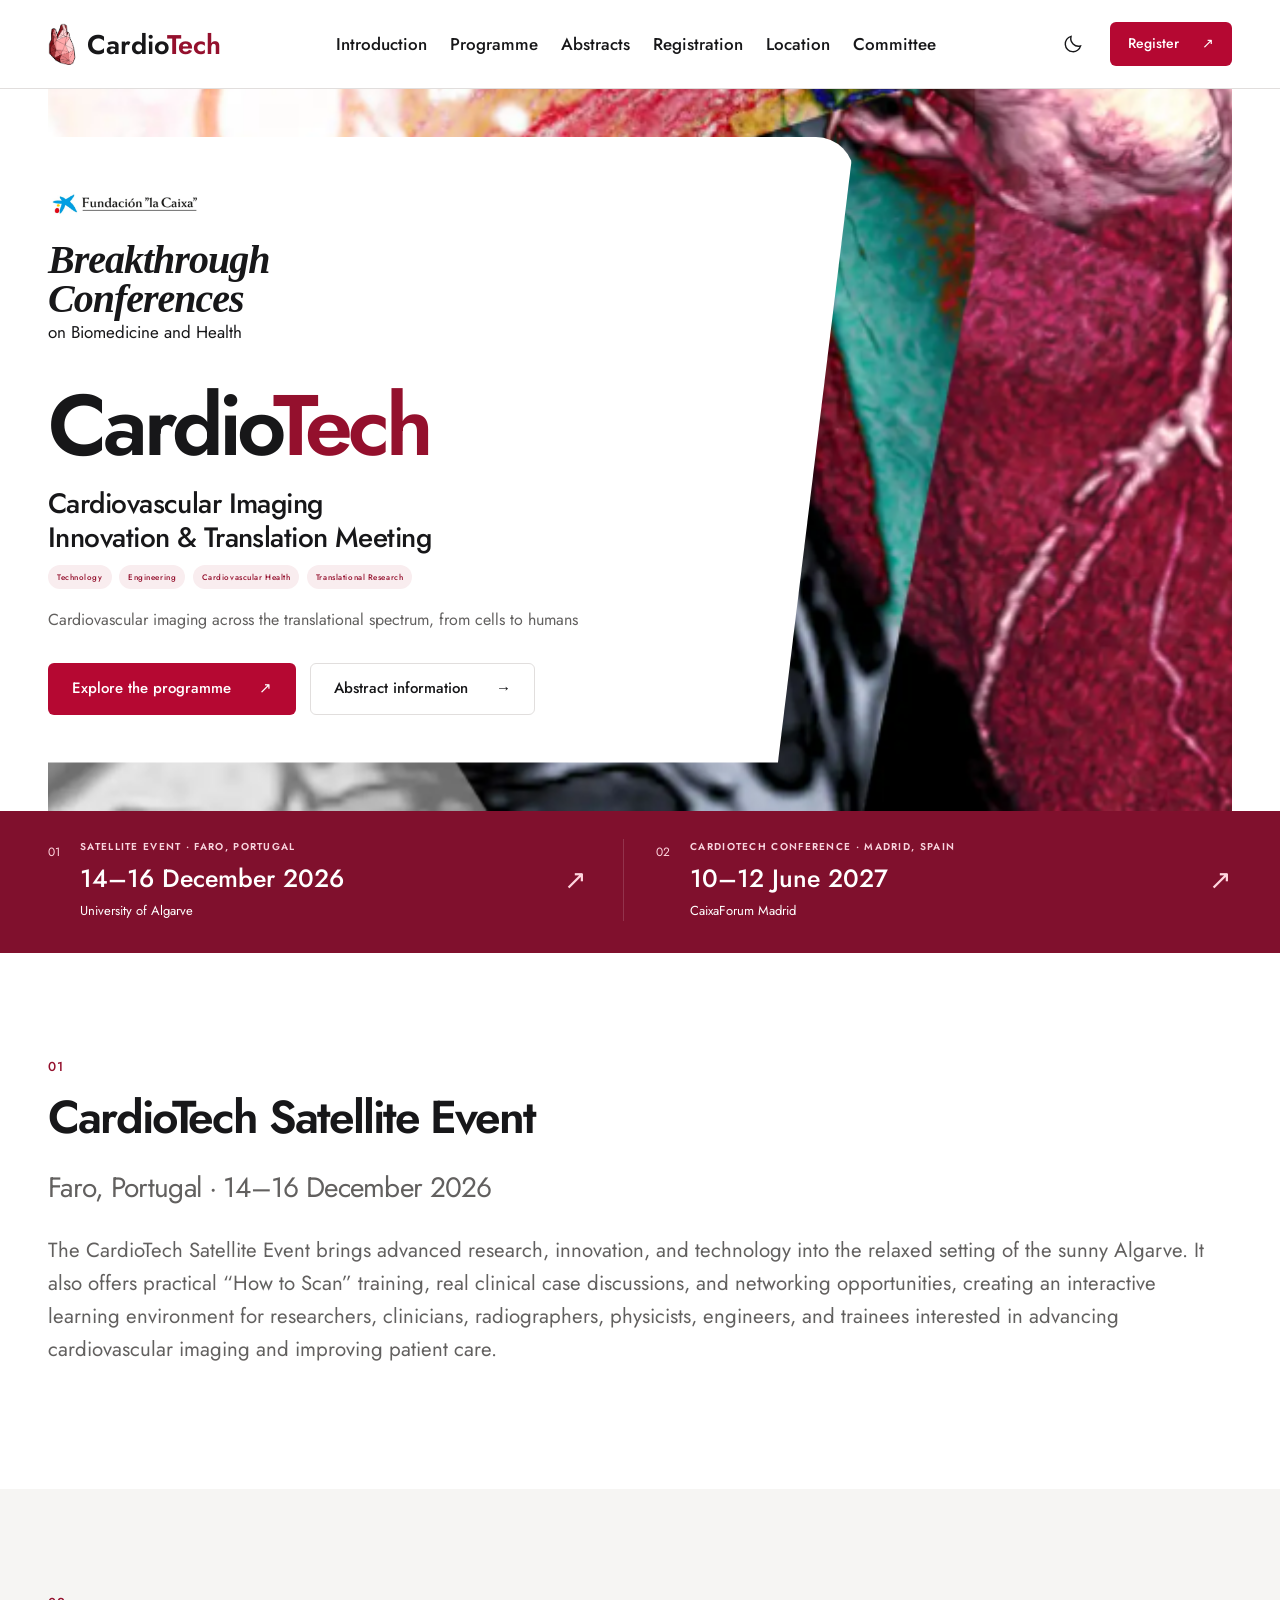
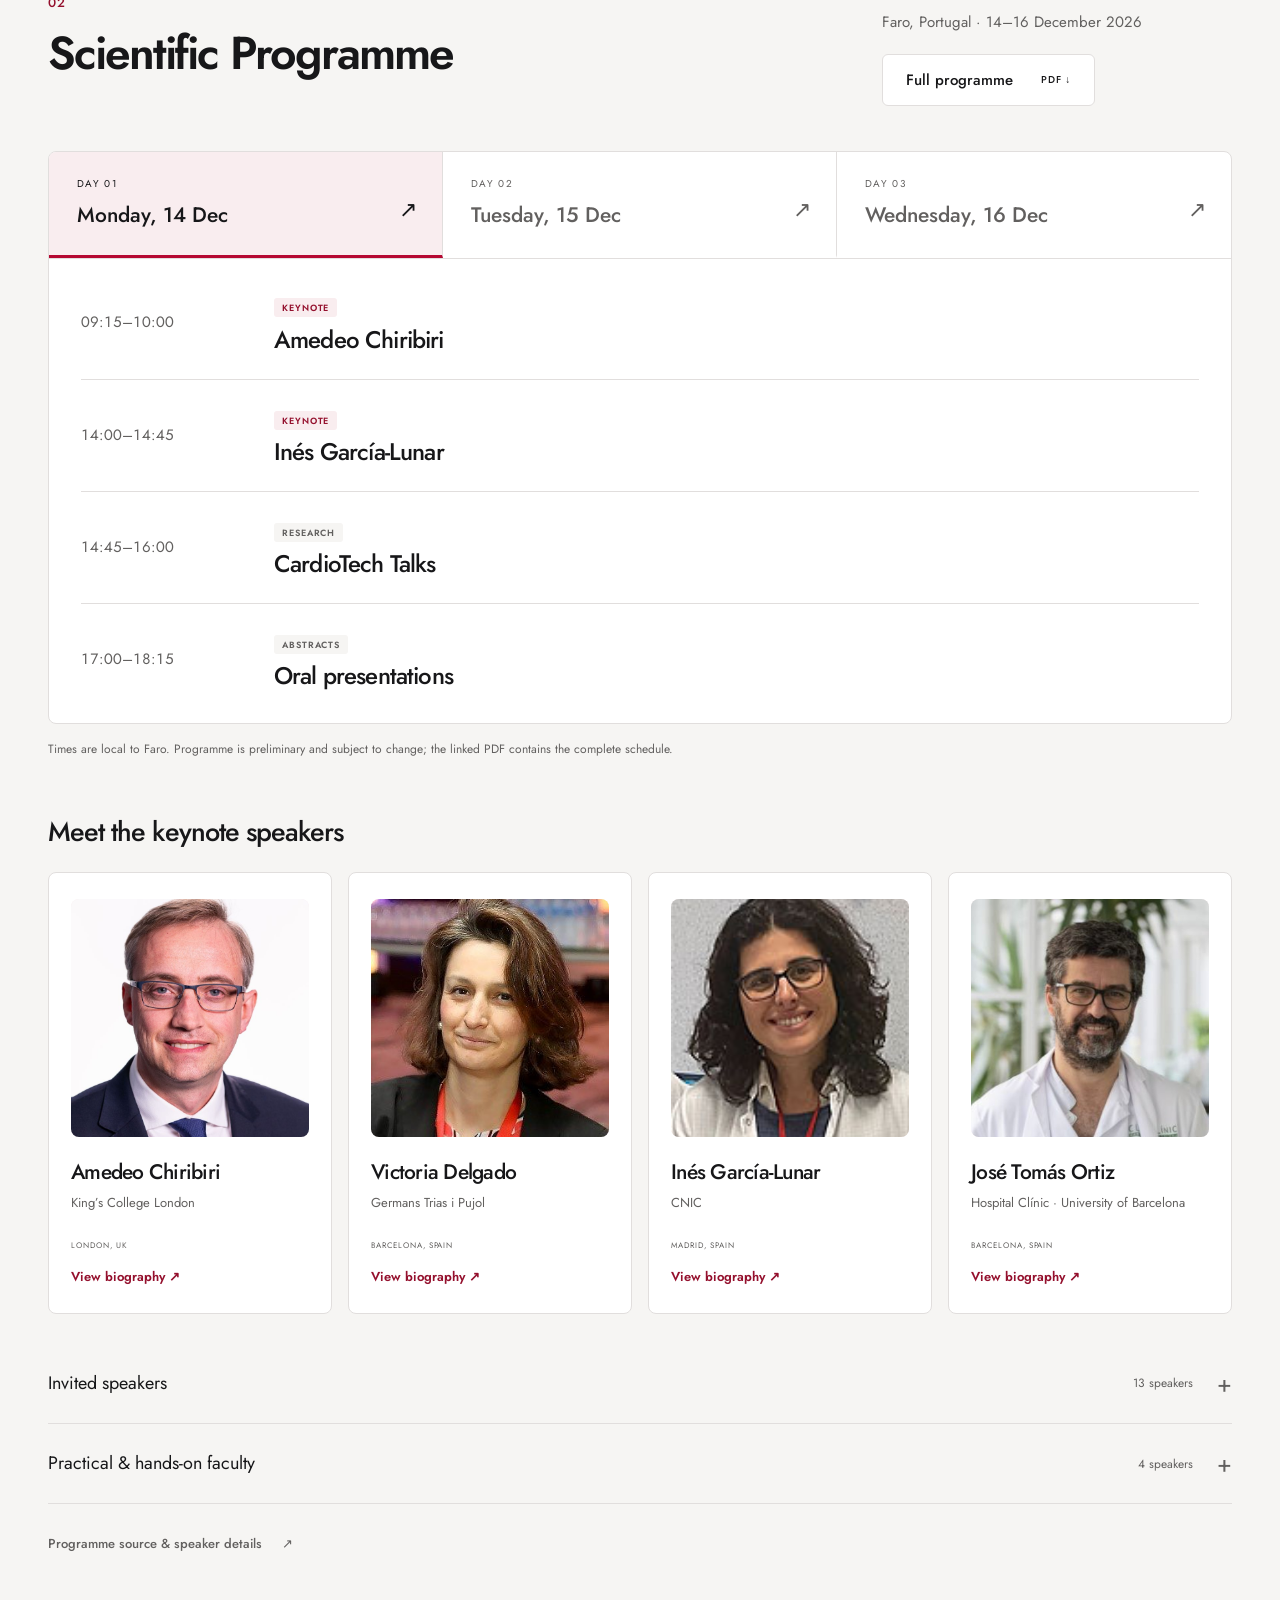
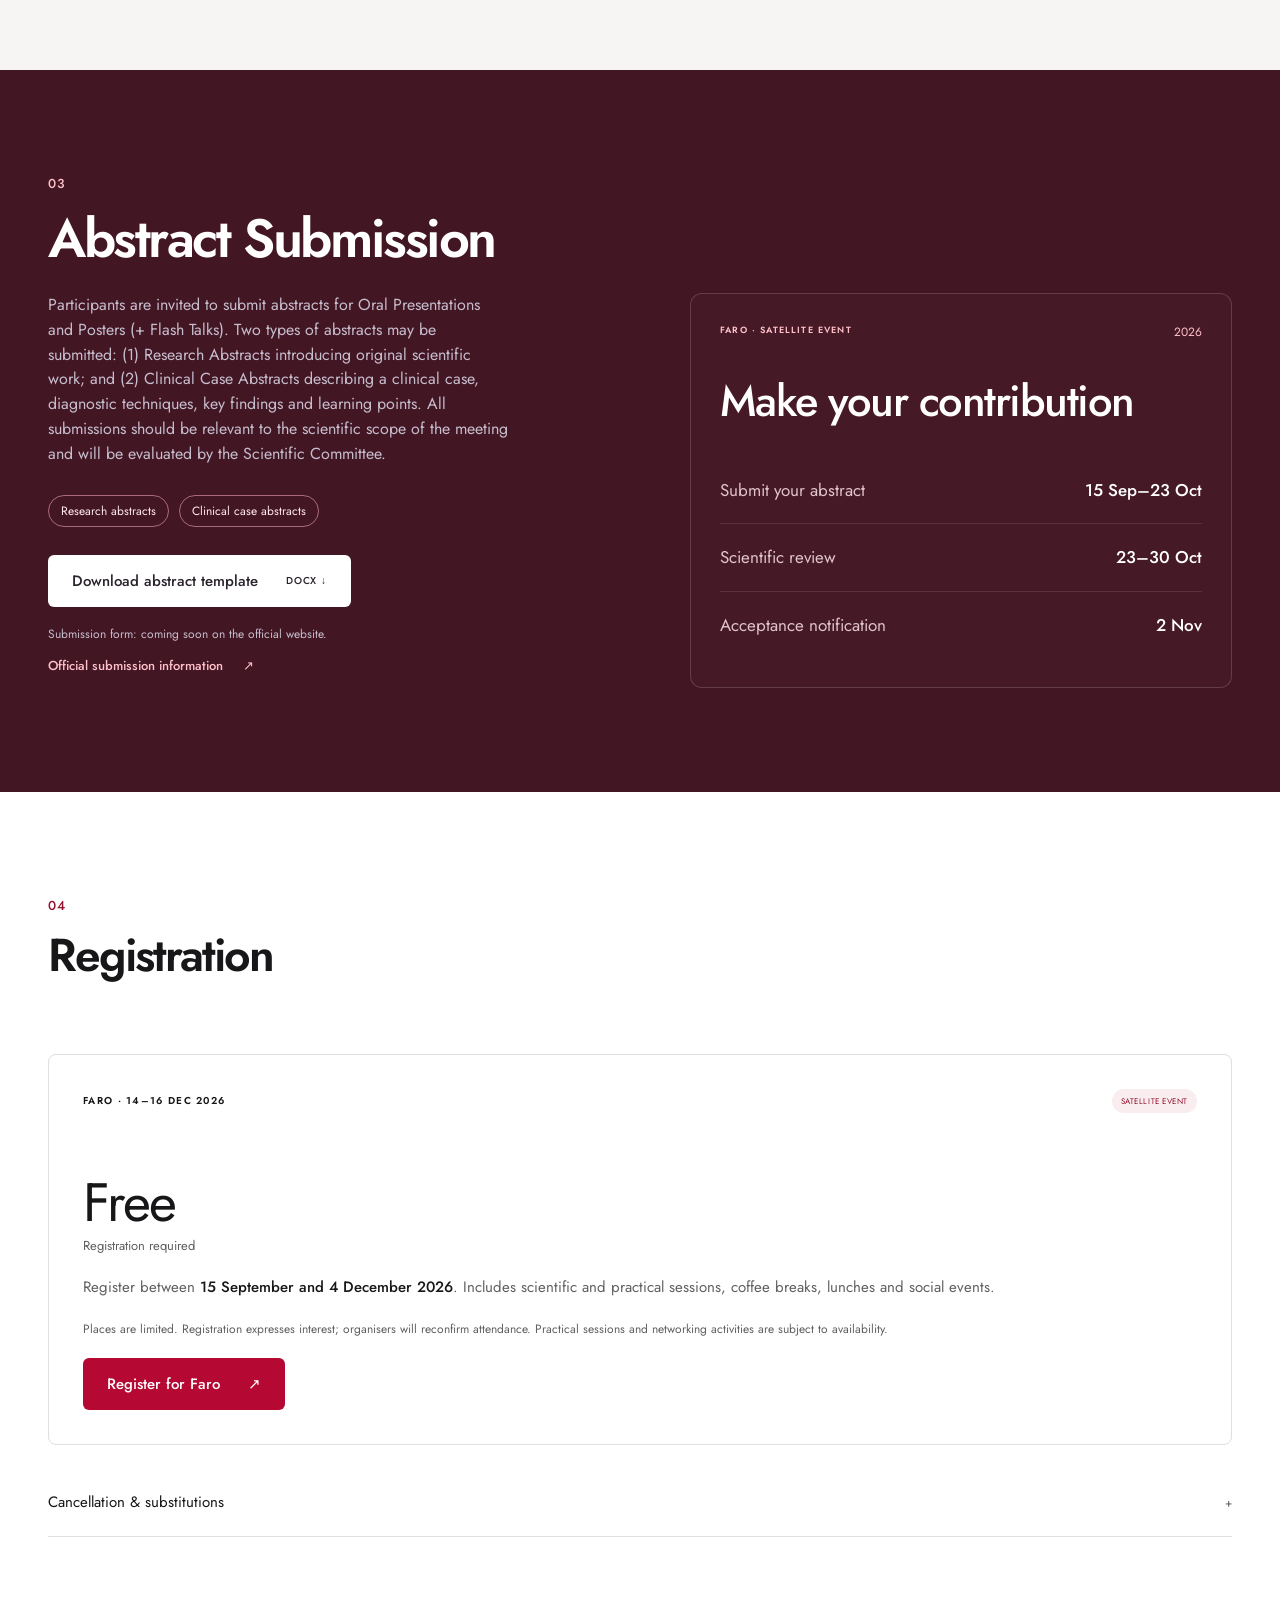
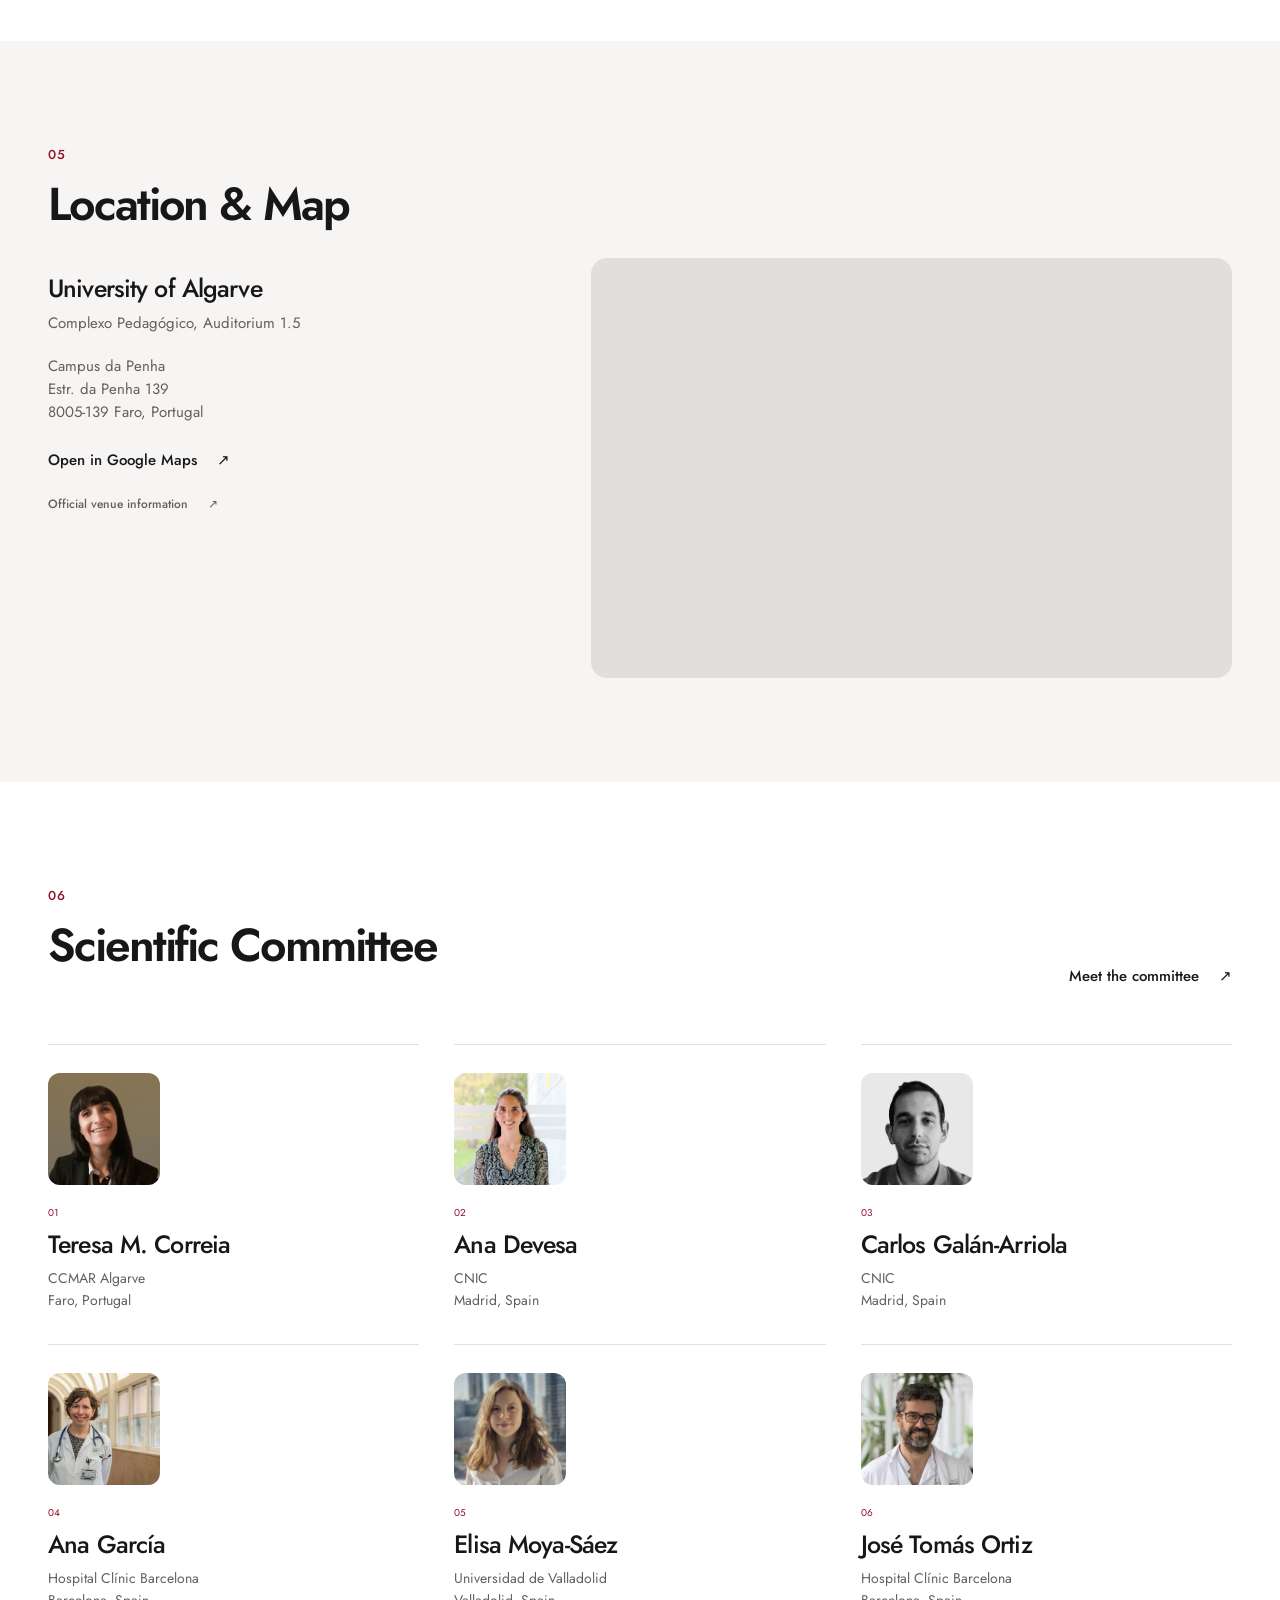
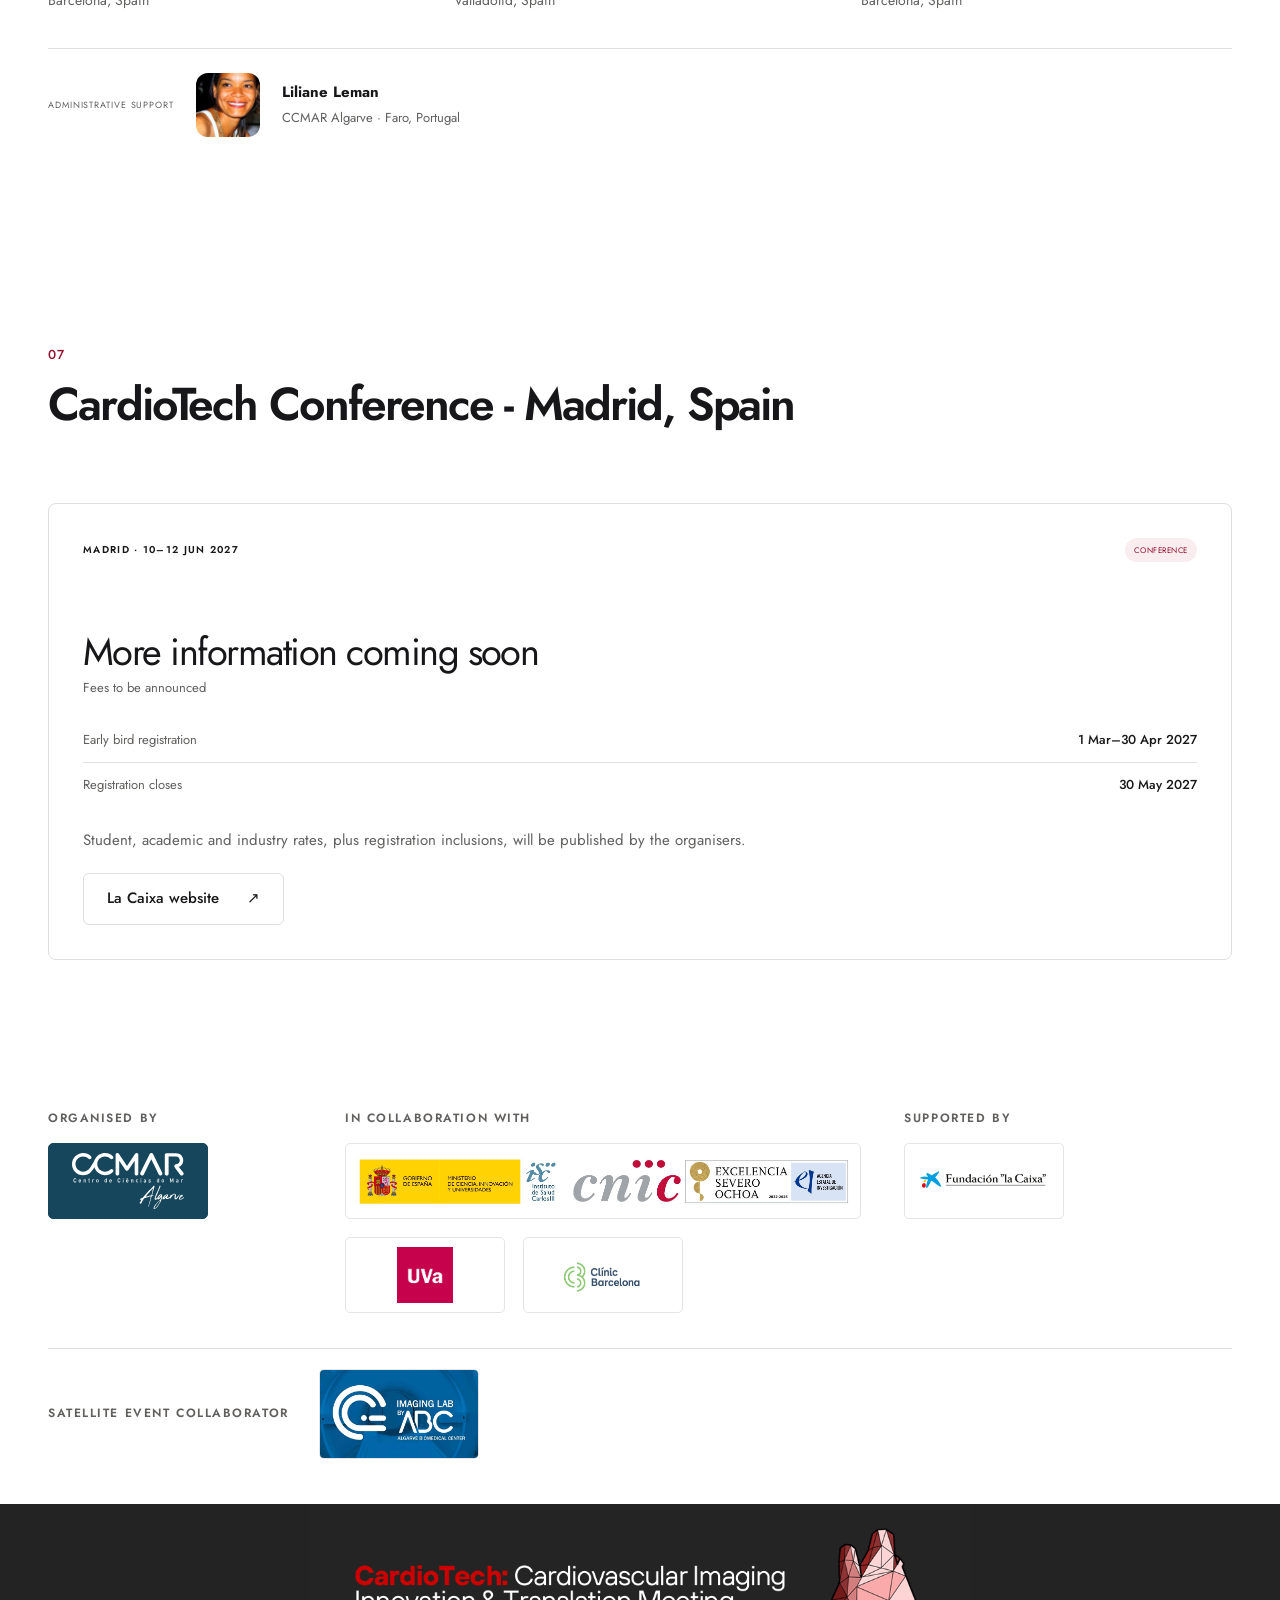
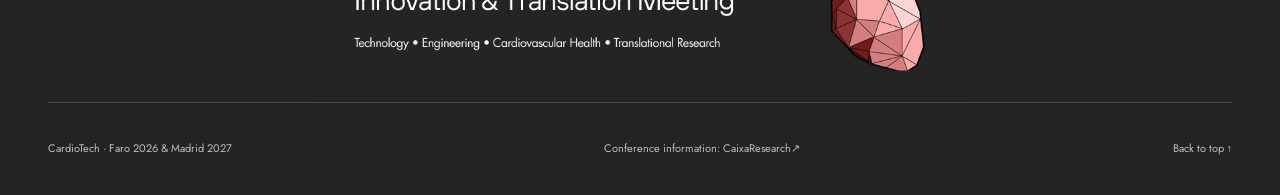
==== index.html @ ff10a215 "add index" ====
<!doctype html>

<html lang="en">
  <head>
    <meta charset="utf-8" />
    <meta content="width=device-width, initial-scale=1" name="viewport" />
    <meta content="#ffffff" name="theme-color" />
    <meta
      content="CardioTech brings cardiovascular imaging, innovation and translation together. Explore the Faro satellite event, 14–16 December 2026, and Madrid conference, 10–12 June 2027."
      name="description"
    />
    <link href="https://cardiotechmeet.com/" rel="canonical" />
    <title>
      CardioTech — Cardiovascular Imaging, Innovation &amp; Translation
    </title>
    <link href="cardiotech_logo.png" rel="icon" type="image/png" />
    <link
      as="font"
      crossorigin=""
      href="assets/fonts/jost-400.ttf"
      rel="preload"
      type="font/ttf"
    />
    <link href="styles.css" rel="stylesheet" />
    <script defer="" src="app.js"></script>
    <link href="poster-theme.css" rel="stylesheet" />
  </head>
  <body>
    <a class="skip-link" href="#main">Skip to content</a>
    <header class="site-header">
      <div class="header-inner">
        <a aria-label="CardioTech home" class="brand" href="#home"
          ><img alt="" height="42" src="cardiotech_logo.png" width="30" /><span
            >Cardio<span class="brand-accent">Tech
              </span>
              <!-- <small>IMAGING · INNOVATION · TRANSLATION</small></span> -->
               </a>
        <button
          aria-controls="main-nav"
          aria-expanded="false"
          aria-label="Open navigation"
          class="menu-toggle icon-button"
        >
          <span></span><span></span>
        </button>
        <nav aria-label="Main navigation" id="main-nav">
          <a href="#about">Introduction</a
          ><a href="#programme">Programme</a><a href="#abstracts">Abstracts</a
          ><a href="#registration">Registration</a
          ><a href="#venue">Location</a
          ><a href="#committee">Committee</a>
        </nav>
        <div class="header-actions">
          <button
            aria-label="Switch to dark theme"
            class="theme-toggle icon-button"
            title="Switch theme"
          >
            <svg
              aria-hidden="true"
              fill="none"
              stroke="currentColor"
              stroke-width="1.5"
              viewbox="0 0 24 24"
            >
              <path
                d="M20.3 14.1A8.5 8.5 0 0 1 9.9 3.7 8.5 8.5 0 1 0 20.3 14.1Z"
              ></path>
            </svg></button
          ><a class="button button-small" href="#registration"
            >Register <span aria-hidden="true">↗</span></a
          >
        </div>
      </div>
    </header>
    <main id="main">
      <section aria-labelledby="hero-title" class="hero" id="home">
        <div class="hero-grid container">
          <div class="hero-copy">
            <p class="poster-series">
              <img
                alt="”la Caixa” Foundation logo"
                class="poster-series-logo"
                height="737"
                src="assets/logos/la-caixa.png"
                width="2048"
              />
              <em>Breakthrough<br />Conferences</em>
              on Biomedicine and Health
            </p>
            <h1 id="hero-title">Cardio<span>Tech</span></h1>
            <p class="hero-subtitle">
              Cardiovascular Imaging<br />Innovation &amp; Translation Meeting
              <br /><span class="pill">Technology</span> <span class="pill"> Engineering</span> <span class="pill">Cardiovascular Health</span> <span class="pill">Translational Research</span>
            </p>

            <p class="hero-description">
              Cardiovascular imaging across the translational spectrum, from cells to humans
            </p>
            <div class="button-group">
              <a class="button" href="#programme"
                >Explore the programme <span aria-hidden="true">↗</span></a
              ><a class="button button-outline" href="#abstracts"
                >Abstract information <span aria-hidden="true">→</span></a
              >
            </div>
          </div>
          <div aria-hidden="true" class="hero-art">
            <img
              alt=""
              fetchpriority="high"
              height="396"
              src="assets/poster/cardiac-imaging.png"
              width="1100"
            />
          </div>
        </div>
        <div class="event-strip container">
          <a class="event-strip-item" href="#programme"
            ><span class="event-number">01</span>
            <div>
              <span class="eyebrow">SATELLITE EVENT · FARO, PORTUGAL</span
              ><strong>14–16 December 2026</strong
              ><span>University of Algarve</span>
            </div>
            <span aria-hidden="true" class="event-arrow">↗</span></a
          >
          <a class="event-strip-item" href="#madrid"
            ><span class="event-number">02</span>
            <div>
              <span class="eyebrow">CARDIOTECH CONFERENCE · MADRID, SPAIN</span
              ><strong>10–12 June 2027</strong><span>CaixaForum Madrid</span>
            </div>
            <span aria-hidden="true" class="event-arrow">↗</span></a
          >
        </div>
      </section>
      <section class="section container" id="about">
        <h2 class="section-title">
          <span class="section-number">01</span> CardioTech Satellite Event
        </h2>
        <p class="section-intro-title">
                Faro, Portugal · 14–16 December 2026
              </p>
        <p class="intro-lead">
          The CardioTech Satellite Event brings advanced research, innovation, and technology
          into the relaxed setting of the sunny Algarve. It also offers
          practical “How to Scan” training, real clinical case discussions, and
          networking opportunities, creating an interactive learning
          environment for researchers, clinicians, radiographers, physicists,
          engineers, and trainees interested in advancing cardiovascular
          imaging and improving patient care.
        </p>
      </section>
      <section class="programme-section section" id="programme">
        <div class="container">
          <div class="section-heading">
            <div>
              <h2 class="section-title">
                <span class="section-number">02</span> Scientific Programme
              </h2>
              
            </div>
            <div class="section-side">
              <p>
                Faro, Portugal · 14–16 December 2026
              </p>
              <a
                class="button button-secondary"
                href="https://caixaresearch.org/documents/d/caixaresearch/breakthrough-conferences-cardiotech-portugal-programme-pdf"
                >Full programme <span class="file-label">PDF ↓</span></a
              >
            </div>
          </div>
          <div class="schedule">
            <div aria-label="Programme day" class="day-tabs" role="tablist">
              <button
                aria-controls="day-panel-0"
                aria-selected="true"
                id="day-tab-0"
                role="tab"
                tabindex="0"
              >
                <span>DAY 01</span><strong>Monday, 14 Dec</strong
                ><span aria-hidden="true" class="tab-arrow">↗</span>
              </button>
              <button
                aria-controls="day-panel-1"
                aria-selected="false"
                id="day-tab-1"
                role="tab"
                tabindex="-1"
              >
                <span>DAY 02</span><strong>Tuesday, 15 Dec</strong
                ><span aria-hidden="true" class="tab-arrow">↗</span>
              </button>
              <button
                aria-controls="day-panel-2"
                aria-selected="false"
                id="day-tab-2"
                role="tab"
                tabindex="-1"
              >
                <span>DAY 03</span><strong>Wednesday, 16 Dec</strong
                ><span aria-hidden="true" class="tab-arrow">↗</span>
              </button>
            </div>
            <div
              aria-labelledby="day-tab-0"
              class="day-panel"
              id="day-panel-0"
              role="tabpanel"
              tabindex="0"
            >
              <div class="session">
                <time datetime="09:15">09:15–10:00</time>
                <div>
                  <span class="session-tag">KEYNOTE</span>
                  <h3>Amedeo Chiribiri</h3>
                </div>
              </div>
              <div class="session">
                <time datetime="14:00">14:00–14:45</time>
                <div>
                  <span class="session-tag">KEYNOTE</span>
                  <h3>Inés García-Lunar</h3>
                </div>
              </div>
              <div class="session">
                <time datetime="14:45">14:45–16:00</time>
                <div>
                  <span class="session-tag neutral-tag">RESEARCH</span>
                  <h3>CardioTech Talks</h3>
                </div>
              </div>
              <div class="session">
                <time datetime="17:00">17:00–18:15</time>
                <div>
                  <span class="session-tag neutral-tag">ABSTRACTS</span>
                  <h3>Oral presentations</h3>
                </div>
              </div>
            </div>
            <div
              aria-labelledby="day-tab-1"
              class="day-panel"
              hidden=""
              id="day-panel-1"
              role="tabpanel"
              tabindex="0"
            >
              <div class="session">
                <time datetime="09:15">09:15–10:00</time>
                <div>
                  <span class="session-tag">KEYNOTE</span>
                  <h3>Victoria Delgado</h3>
                </div>
              </div>
              <div class="session">
                <time datetime="11:00">11:00–12:15</time>
                <div>
                  <span class="session-tag neutral-tag">INNOVATION</span>
                  <h3>CardioTech Industry</h3>
                </div>
              </div>
              <div class="session">
                <time datetime="13:45">13:45–14:30</time>
                <div>
                  <span class="session-tag">KEYNOTE</span>
                  <h3>José Tomás Ortiz</h3>
                </div>
              </div>
              <div class="session">
                <time datetime="17:30">17:30–18:45</time>
                <div>
                  <span class="session-tag neutral-tag">TRANSLATION</span>
                  <h3>CardioTech Impulse</h3>
                </div>
              </div>
            </div>
            <div
              aria-labelledby="day-tab-2"
              class="day-panel"
              hidden=""
              id="day-panel-2"
              role="tabpanel"
              tabindex="0"
            >
              <div class="session">
                <time datetime="09:00">09:00–11:00</time>
                <div>
                  <span class="session-tag">PRACTICAL</span>
                  <h3>Duarte Silva · Fábio Fernandes</h3>
                </div>
              </div>
              <div class="session">
                <time datetime="11:30">11:30–12:30</time>
                <div>
                  <span class="session-tag neutral-tag">CLINICAL</span>
                  <h3>CardioTech Clinical Cases</h3>
                </div>
              </div>
              <div class="session">
                <time datetime="12:30">12:30–13:00</time>
                <div>
                  <span class="session-tag neutral-tag">DISCUSSION</span>
                  <h3>Round table &amp; closing</h3>
                </div>
              </div>
              <div class="session">
                <time datetime="14:15">14:15–16:15</time>
                <div>
                  <span class="session-tag">HANDS-ON</span>
                  <h3>CardioTech Hands-on</h3>
                </div>
              </div>
            </div>
          </div>
          <p class="schedule-note">
            Times are local to Faro. Programme is preliminary and subject to
            change; the linked PDF contains the complete schedule.
          </p>
          <div class="speakers-heading">
            <h3>Meet the keynote speakers</h3>
            <!-- <span class="eyebrow">IDEAS THAT MOVE THE FIELD FORWARD</span> -->
          </div>
          <div class="keynote-grid">
            <article class="speaker-card">
              <a
                class="speaker-card-link"
                href="speaker-bios.html#amedeo-chiribiri"
              >
                <img
                  alt="Amedeo Chiribiri"
                  class="person-portrait"
                  decoding="async"
                  height="320"
                  loading="lazy"
                  src="assets/people/amedeo-chiribiri.jpg"
                  width="320"
                />
                <div>
                  <h4>Amedeo Chiribiri</h4>
                  <p>King’s College London</p>
                </div>
                <span class="speaker-location">LONDON, UK</span>
                <span class="speaker-bio-link"
                  >View biography <span aria-hidden="true">↗</span></span
                >
              </a>
            </article>
            <article class="speaker-card">
              <a
                class="speaker-card-link"
                href="speaker-bios.html#victoria-delgado"
              >
                <img
                  alt="Victoria Delgado"
                  class="person-portrait"
                  decoding="async"
                  height="320"
                  loading="lazy"
                  src="assets/people/victoria-delgado.jpg"
                  width="320"
                />
                <div>
                  <h4>Victoria Delgado</h4>
                  <p>Germans Trias i Pujol</p>
                </div>
                <span class="speaker-location">BARCELONA, SPAIN</span>
                <span class="speaker-bio-link"
                  >View biography <span aria-hidden="true">↗</span></span
                >
              </a>
            </article>
            <article class="speaker-card">
              <a
                class="speaker-card-link"
                href="speaker-bios.html#ines-garcia-lunar"
              >
                <img
                  alt="Inés García-Lunar"
                  class="person-portrait"
                  decoding="async"
                  height="320"
                  loading="lazy"
                  src="assets/people/ines-garcia-lunar.jpg"
                  width="320"
                />
                <div>
                  <h4>Inés García-Lunar</h4>
                  <p>CNIC</p>
                </div>
                <span class="speaker-location">MADRID, SPAIN</span>
                <span class="speaker-bio-link"
                  >View biography <span aria-hidden="true">↗</span></span
                >
              </a>
            </article>
            <article class="speaker-card">
              <a
                class="speaker-card-link"
                href="speaker-bios.html#jose-tomas-ortiz"
              >
                <img
                  alt="José Tomás Ortiz"
                  class="person-portrait"
                  decoding="async"
                  height="320"
                  loading="lazy"
                  src="assets/people/jose-tomas-ortiz.jpg"
                  width="320"
                />
                <div>
                  <h4>José Tomás Ortiz</h4>
                  <p>Hospital Clínic · University of Barcelona</p>
                </div>
                <span class="speaker-location">BARCELONA, SPAIN</span>
                <span class="speaker-bio-link"
                  >View biography <span aria-hidden="true">↗</span></span
                >
              </a>
            </article>
          </div>
          <details class="speaker-details">
            <summary>
              Invited speakers
              <span>13 speakers <span aria-hidden="true">+</span></span>
            </summary>
            <ul class="people-list">
              <li>
                <img
                  alt="Carlos Alberola-López"
                  class="person-portrait"
                  decoding="async"
                  height="320"
                  loading="lazy"
                  src="assets/people/carlos-alberola.jpg"
                  width="320"
                />
                <div class="person-info">
                  <strong>Carlos Alberola-López</strong
                  ><span>Universidad de Valladolid</span>
                </div>
              </li>
              <li>
                <img
                  alt="Andreu Clemente"
                  class="person-portrait"
                  decoding="async"
                  height="320"
                  loading="lazy"
                  src="assets/people/andreu-climent.jpeg"
                  width="320"
                />
                <div class="person-info">
                  <strong>Andreu Clemente</strong><span>Corify Care</span>
                </div>
              </li>
              <li>
                <img
                  alt="Pedro Correia"
                  class="person-portrait"
                  decoding="async"
                  height="320"
                  loading="lazy"
                  src="assets/people/pedro-correia.png"
                  width="320"
                />
                <div class="person-info">
                  <strong>Pedro Correia</strong
                  ><span>University of Aveiro</span>
                </div>
              </li>
              <li>
                <img
                  alt="António M. Ferreira"
                  class="person-portrait"
                  decoding="async"
                  height="320"
                  loading="lazy"
                  src="assets/people/antonio-ferreira.jpg"
                  width="320"
                />
                <div class="person-info">
                  <strong>António M. Ferreira</strong
                  ><span>Hospital da Luz · Santa Cruz</span>
                </div>
              </li>
              <li>
                <img
                  alt="José Javier Fuster"
                  class="person-portrait"
                  decoding="async"
                  height="320"
                  loading="lazy"
                  src="assets/people/jose-javier-fuster.jpg"
                  width="320"
                />
                <div class="person-info">
                  <strong>José Javier Fuster</strong><span>CNIC</span>
                </div>
              </li>
              <li>
                <img
                  alt="Carlos Galán-Arriola"
                  class="person-portrait"
                  decoding="async"
                  height="320"
                  loading="lazy"
                  src="assets/people/carlos-galan-arriola.webp"
                  width="320"
                />
                <div class="person-info">
                  <strong>Carlos Galán-Arriola</strong><span>CNIC</span>
                </div>
              </li>
              <li>
                <img
                  alt="Ana García-Álvarez"
                  class="person-portrait"
                  decoding="async"
                  height="320"
                  loading="lazy"
                  src="assets/people/ana-garcia.jpg"
                  width="320"
                />
                <div class="person-info">
                  <strong>Ana García-Álvarez</strong
                  ><span>Hospital Clínic · University of Barcelona</span>
                </div>
              </li>
              <li>
                <img
                  alt="Nuno Marques"
                  class="person-portrait"
                  decoding="async"
                  height="320"
                  loading="lazy"
                  src="assets/people/nuno-marques.jpeg"
                  width="320"
                />
                <div class="person-info">
                  <strong>Nuno Marques</strong><span>ULS Algarve</span>
                </div>
              </li>
              <li>
                <img
                  alt="Annalaura Mastrangelo"
                  class="person-portrait"
                  decoding="async"
                  height="320"
                  loading="lazy"
                  src="assets/people/ana-laura-mastrangelo.jpg"
                  width="320"
                />
                <div class="person-info">
                  <strong>Annalaura Mastrangelo</strong><span>CNIC</span>
                </div>
              </li>
              <li>
                <img
                  alt="Teresa Matias Correia"
                  class="person-portrait"
                  decoding="async"
                  height="320"
                  loading="lazy"
                  src="assets/people/teresa-correia.jpg"
                  width="320"
                />
                <div class="person-info">
                  <strong>Teresa Matias Correia</strong
                  ><span>CCMAR Algarve</span>
                </div>
              </li>
              <li>
                <span aria-hidden="true" class="person-placeholder">JM</span>
                <div class="person-info">
                  <strong>Jorge Mimoso</strong><span>ULS Algarve</span>
                </div>
              </li>
              <li>
                <img
                  alt="Andreia Pereira"
                  class="person-portrait"
                  decoding="async"
                  height="320"
                  loading="lazy"
                  src="assets/people/andreia-pereira.jpg"
                  width="320"
                />
                <div class="person-info">
                  <strong>Andreia Pereira</strong><span>i3S, Porto</span>
                </div>
              </li>
              <li>
                <img
                  alt="Javier Sánchez-González"
                  class="person-portrait"
                  decoding="async"
                  height="320"
                  loading="lazy"
                  src="assets/people/javier-sanchez.jpg"
                  width="320"
                />
                <div class="person-info">
                  <strong>Javier Sánchez-González</strong
                  ><span>Philips Healthcare</span>
                </div>
              </li>
            </ul>
          </details>
          <details class="speaker-details">
            <summary>
              Practical &amp; hands-on faculty
              <span>4 speakers <span aria-hidden="true">+</span></span>
            </summary>
            <ul class="people-list">
              <li>
                <span aria-hidden="true" class="person-placeholder">CÁ</span>
                <div class="person-info">
                  <strong>Catarina Águas</strong><span>ULS Algarve</span>
                </div>
              </li>
              <li>
                <img
                  alt="Francisco Dias Cláudio"
                  class="person-portrait"
                  decoding="async"
                  height="320"
                  loading="lazy"
                  src="assets/people/francisco-claudio.jpeg"
                  width="320"
                />
                <div class="person-info">
                  <strong>Francisco Dias Cláudio</strong
                  ><span>Hospital do Espírito Santo de Évora</span>
                </div>
              </li>
              <li>
                <span aria-hidden="true" class="person-placeholder">FF</span>
                <div class="person-info">
                  <strong>Fábio Fernandes</strong><span>ULS Algarve</span>
                </div>
              </li>
              <li>
                <span aria-hidden="true" class="person-placeholder">DS</span>
                <div class="person-info">
                  <strong>Duarte Silva</strong><span>Imaging Lab by ABC</span>
                </div>
              </li>
            </ul>
          </details>
          <a
            class="text-link source-link"
            href="https://caixaresearch.org/es/breakthrough-conferences-cardiotech-programme-portugal"
            >Programme source &amp; speaker details
            <span aria-hidden="true">↗</span></a
          >
        </div>
      </section>
      <section class="abstract-section section" id="abstracts">
        <div class="container abstract-grid">
          <h2 class="section-title">
            <span class="section-number">03</span> Abstract Submission
          </h2>
          <div>
            <!-- <p class="section-intro-title">Your research.<br />The next conversation.</p> -->
            <p>
              Participants are invited to submit abstracts for Oral Presentations and Posters (+ Flash Talks). Two types of abstracts may be submitted: (1)   Research Abstracts introducing original scientific work; and (2) Clinical Case Abstracts describing a clinical case, diagnostic techniques, key findings and learning points. All submissions should be relevant to the scientific scope of the meeting and will be evaluated by the Scientific Committee.
            </p>
            <div class="abstract-types">
              <span>Research abstracts</span
              ><span>Clinical case abstracts</span>
            </div>
            <a
              class="button button-white"
              href="https://caixaresearch.org/documents/d/caixaresearch/breakthrough-conferences-cardiotech-abstract-submission-template-docx"
              >Download abstract template
              <span class="file-label">DOCX ↓</span></a
            >
            <p class="small-copy">
              Submission form: coming soon on the official website.
            </p>
            <a
              class="text-link"
              href="https://caixaresearch.org/es/breakthrough-conferences-cardiotech-abstract-submission"
              >Official submission information
              <span aria-hidden="true">↗</span></a
            >
          </div>
          <div class="deadlines">
            <article>
              <div class="deadline-heading">
                <span class="eyebrow">FARO · SATELLITE EVENT</span
                ><span>2026</span>
              </div>
              <h3>Make your contribution</h3>
              <dl>
                <div>
                  <dt>Submit your abstract</dt>
                  <dd>15 Sep–23 Oct</dd>
                </div>
                <div>
                  <dt>Scientific review</dt>
                  <dd>23–30 Oct</dd>
                </div>
                <div>
                  <dt>Acceptance notification</dt>
                  <dd>2 Nov</dd>
                </div>
              </dl>
            </article>
          </div>
        </div>
      </section>
      <section class="section container" id="registration">
        <div class="section-heading">
          <div>
            <h2 class="section-title">
              <span class="section-number">04</span> Registration
            </h2>

          </div>
        </div>
        <div class="registration-grid">
          <article class="registration-card">
            <div class="registration-top">
              <span class="eyebrow">FARO · 14–16 DEC 2026</span
              ><span class="pill">SATELLITE EVENT</span>
            </div>
            <div class="price">Free<span>Registration required</span></div>
            <p>
              Register between
              <strong>15 September and 4 December 2026</strong>. Includes
              scientific and practical sessions, coffee breaks, lunches and
              social events.
            </p>
            <p class="small-copy">
              Places are limited. Registration expresses interest; organisers
              will reconfirm attendance. Practical sessions and networking
              activities are subject to availability.
            </p>
            <a
              class="button"
              href="https://ccmar.ualg.pt/form/cardiotech-registrations"
              >Register for Faro <span aria-hidden="true">↗</span></a
            >
          </article>
        </div>
        <details class="speaker-details cancellation">
          <summary>
            Cancellation &amp; substitutions <span aria-hidden="true">+</span>
          </summary>
          <p>
            For paid registrations, cancellations before the deadline may
            qualify for a partial refund. Later cancellations and no-shows are
            non-refundable. Substitutions may be accepted with written notice at
            least 24 hours before the event.
          </p>
          <a
            class="text-link"
            href="https://caixaresearch.org/es/breakthrough-conferences-cardiotech-registration"
            >Official registration policy <span aria-hidden="true">↗</span></a
          >
        </details>
      </section>
      <section class="venue-section section" id="venue">
        <div class="container">
          <h2 class="section-title">
            <span class="section-number">05</span> Location &amp; Map
          </h2>
          <div class="venue-grid">
            <div>
              <!-- <span aria-hidden="true" class="venue-pin">↗</span> -->
              <h3>University of Algarve</h3>
              <p>Complexo Pedagógico, Auditorium 1.5</p>
              <address>
                Campus da Penha<br />Estr. da Penha 139<br />8005-139 Faro,
                Portugal
              </address>
              <a
                class="text-link"
                href="https://www.google.com/maps/search/?api=1&amp;query=Complexo+Pedag%C3%B3gico+Campus+da+Penha+Faro"
                >Open in Google Maps <span aria-hidden="true">↗</span></a
              ><a
                class="text-link source-link"
                href="https://caixaresearch.org/es/breakthrough-conferences-cardiotech-practical-information-portugal"
                >Official venue information <span aria-hidden="true">↗</span></a
              >
            </div>
            <iframe
              allowfullscreen=""
              loading="lazy"
              referrerpolicy="no-referrer-when-downgrade"
              src="https://www.google.com/maps/embed?pb=!1m18!1m12!1m3!1d3185.288773451473!2d-7.924357224686182!3d37.02676045489644!2m3!1f0!2f0!3f0!3m2!1i1024!2i768!4f13.1!3m3!1m2!1s0xd0552d1501a63c9:0xc32ee3f7a14d2d09!2sPedagogical+Complex+-+Campus+da+Penha!5e0!3m2!1sen!2sen!4v1785142532139!5m2!1sen!2sen"
              title="Map of Complexo Pedagógico at University of Algarve, Campus da Penha, Faro"
            ></iframe>
          </div>
        </div>
      </section>
      <section class="section container" id="committee">
        <div class="section-heading">
          <div>
            <h2 class="section-title">
              <span class="section-number">06</span> Scientific Committee
            </h2>
            
          </div>
          <a
            class="text-link"
            href="https://caixaresearch.org/es/breakthrough-conferences-cardiotech-scientific-committee"
            >Meet the committee <span aria-hidden="true">↗</span></a
          >
        </div>
        <div class="committee-grid">
          <article>
            <img
              alt="Teresa M. Correia"
              class="person-portrait"
              decoding="async"
              height="320"
              loading="lazy"
              src="assets/people/teresa-correia.jpg"
              width="320"
            />
            <span>01</span>
            <h3>Teresa M. Correia</h3>
            <p>CCMAR Algarve<br />Faro, Portugal</p>
          </article>
          <article>
            <img
              alt="Ana Devesa"
              class="person-portrait"
              decoding="async"
              height="320"
              loading="lazy"
              src="assets/people/ana-devesa.jpg"
              width="320"
            />
            <span>02</span>
            <h3>Ana Devesa</h3>
            <p>CNIC<br />Madrid, Spain</p>
          </article>
          <article>
            <img
              alt="Carlos Galán-Arriola"
              class="person-portrait"
              decoding="async"
              height="320"
              loading="lazy"
              src="assets/people/carlos-galan-arriola.webp"
              width="320"
            />
            <span>03</span>
            <h3>Carlos Galán-Arriola</h3>
            <p>CNIC<br />Madrid, Spain</p>
          </article>
          <article>
            <img
              alt="Ana García"
              class="person-portrait"
              decoding="async"
              height="320"
              loading="lazy"
              src="assets/people/ana-garcia.jpg"
              width="320"
            />
            <span>04</span>
            <h3>Ana García</h3>
            <p>Hospital Clínic Barcelona<br />Barcelona, Spain</p>
          </article>
          <article>
            <img
              alt="Elisa Moya-Sáez"
              class="person-portrait"
              decoding="async"
              height="320"
              loading="lazy"
              src="assets/people/elisa-moya.jpg"
              width="320"
            />
            <span>05</span>
            <h3>Elisa Moya-Sáez</h3>
            <p>Universidad de Valladolid<br />Valladolid, Spain</p>
          </article>
          <article>
            <img
              alt="José Tomás Ortiz"
              class="person-portrait"
              decoding="async"
              height="320"
              loading="lazy"
              src="assets/people/jose-tomas-ortiz.jpg"
              width="320"
            />
            <span>06</span>
            <h3>José Tomás Ortiz</h3>
            <p>Hospital Clínic Barcelona<br />Barcelona, Spain</p>
          </article>
        </div>
        <div class="admin-support">
          <span>ADMINISTRATIVE SUPPORT</span
          ><img
            alt="Liliane Leman"
            class="person-portrait"
            decoding="async"
            height="320"
            loading="lazy"
            src="assets/people/liliane-leman.jpg"
            width="320"
          />
          <div class="person-info">
            <strong>Liliane Leman</strong
            ><span>CCMAR Algarve · Faro, Portugal</span>
          </div>
        </div>
      </section>
      <section class="section container" id="madrid">
        <div class="section-heading">
          <div>
            <h2 class="section-title">
              <span class="section-number">07</span> CardioTech Conference - Madrid, Spain
            </h2>
          </div>
        </div>
        <div class="registration-grid">
          <article class="registration-card madrid-registration">
            <div class="registration-top">
              <span class="eyebrow">MADRID · 10–12 JUN 2027</span
              ><span class="pill">CONFERENCE</span>
            </div>
            <div class="price price-soon">
              More information coming soon<span>Fees to be announced</span>
            </div>
            <dl>
              <div>
                <dt>Early bird registration</dt>
                <dd>1 Mar–30 Apr 2027</dd>
              </div>
              <div>
                <dt>Registration closes</dt>
                <dd>30 May 2027</dd>
              </div>
            </dl>
            <p>
              Student, academic and industry rates, plus registration
              inclusions, will be published by the organisers.
            </p>
            <a
              class="button button-secondary"
              href="https://caixaresearch.org/es/breakthrough-conferences-cardiotech-registration"
              >La Caixa website <span aria-hidden="true">↗</span></a
            >
          </article>
        </div>
      </section>
      <section aria-label="Conference partners" class="partners container">
        <div>
          <span class="eyebrow">ORGANISED BY</span>
          <div class="partner-logos">
            <div>
              <span class="institution-logo logo-on-dark" title="CCMAR Algarve"
                ><img
                  alt="CCMAR Algarve logo"
                  height="70"
                  loading="lazy"
                  src="assets/logos/ccmar.svg"
                  width="160"
              /></span>
            </div>
          </div>
        </div>
        <div>
          <span class="eyebrow">IN COLLABORATION WITH</span>
          <div class="partner-logos collaboration-logos">
            <div class="collaboration-cnic">
              <span class="institution-logo" title="CNIC">
                <img
                  alt="CNIC and institutional partners"
                  height="193"
                  loading="lazy"
                  src="assets/logos/CNIC.jpg"
                  width="1949"
                />
              </span>
            </div>
            <div>
              <span class="institution-logo" title="Universidad de Valladolid">
                <img
                  alt="Universidad de Valladolid logo"
                  height="1164"
                  loading="lazy"
                  src="assets/logos/UVa_rojo.png"
                  width="1164"
                />
              </span>
            </div>
            <div>
              <span class="institution-logo" title="Hospital Clínic Barcelona">
                <img
                  alt="Hospital Clínic Barcelona logo"
                  height="890"
                  loading="lazy"
                  src="assets/logos/ClinicBarcelona.jpg"
                  width="2000"
                />
              </span>
            </div>
          </div>
        </div>
        <div>
          <span class="eyebrow">SUPPORTED BY</span>
          <div class="partner-logos">
            <div>
              <span class="institution-logo" title="”la Caixa” Foundation"
                ><img
                  alt="”la Caixa” Foundation logo"
                  height="70"
                  loading="lazy"
                  src="assets/logos/la-caixa.png"
                  width="160"
              /></span>
            </div>
          </div>
        </div>
        <div class="satellite-partner">
          <span class="eyebrow">SATELLITE EVENT COLLABORATOR</span>
          <div class="partner-logos">
            <div>
              <span
                class="institution-logo logo-abc"
                title="Imaging Lab by ABC · Algarve Biomedical Centre"
                ><img
                  alt="Imaging Lab by ABC · Algarve Biomedical Centre logo"
                  height="70"
                  loading="lazy"
                  src="assets/logos/imaging-lab-abc.jpg"
                  width="160"
              /></span>
            </div>
          </div>
        </div>
      </section>
    </main>
    <footer class="site-footer">
      <div class="container">
        <img
          alt="CardioTech: Cardiovascular Imaging Innovation &amp; Translation Meeting. Technology, Engineering, Cardiovascular Health, Translational Research."
          class="footer-banner"
          height="295"
          loading="lazy"
          src="CardioTech_banner.png"
          width="985"
        />
        <div class="footer-bottom">
          <p>CardioTech · Faro 2026 &amp; Madrid 2027</p>
          <a
            href="https://caixaresearch.org/es/breakthrough-conferences-cardiotech-introduction"
            >Conference information: CaixaResearch
            <span aria-hidden="true">↗</span></a
          ><a href="#home">Back to top ↑</a>
        </div>
      </div>
    </footer>
  </body>
</html>
---- styles.css ----
@font-face {
  font-family: Jost;
  src: url("assets/fonts/jost-400.ttf") format("truetype");
  font-weight: 400;
  font-display: swap;
}
@font-face {
  font-family: Jost;
  src: url("assets/fonts/jost-500.ttf") format("truetype");
  font-weight: 500;
  font-display: swap;
}
@font-face {
  font-family: Jost;
  src: url("assets/fonts/jost-600.ttf") format("truetype");
  font-weight: 600;
  font-display: swap;
}
@font-face {
  font-family: Jost;
  src: url("assets/fonts/jost-700.ttf") format("truetype");
  font-weight: 700;
  font-display: swap;
}
:root {
  --primary: #b50832;
  --secondary: #d7193f;
  --accent: #94102d;
  --accent-soft: #f9edef;
  --surface: #fff;
  --background: #faf9f7;
  --subtle: #f1f0ee;
  --text: #18181d;
  --muted: #62616a;
  --line: #dedce0;
  --dark: #17171b;
  --radius: 16px;
  --space: 24px;
  color-scheme: light;
}
:root[data-theme="dark"] {
  --surface: #222226;
  --background: #19191d;
  --subtle: #26262c;
  --text: #f4f2f6;
  --muted: #b5b1bd;
  --line: #414047;
  --accent: #ffb3bf;
  --accent-soft: #48232b;
  color-scheme: dark;
}
* {
  box-sizing: border-box;
}
html {
  scroll-behavior: smooth;
  scroll-padding-top: 110px;
}
body {
  margin: 0;
  background: var(--background);
  color: var(--text);
  font-family: Jost, Arial, sans-serif;
  font-size: 17px;
  line-height: 1.55;
  -webkit-font-smoothing: antialiased;
}
button,
a,
input {
  -webkit-tap-highlight-color: transparent;
}
button,
a {
  touch-action: manipulation;
}
button {
  font: inherit;
  cursor: pointer;
}
a {
  color: inherit;
  text-decoration: none;
}
p {
  margin: 0 0 20px;
}
h1,
h2,
h3,
h4 {
  line-height: 1.12;
  margin: 0;
  font-weight: 500;
  letter-spacing: -0.035em;
}
h2 {
  font-size: clamp(36px, 4vw, 52px);
}
h3 {
  font-size: 27px;
}
h4 {
  font-size: 22px;
}
button,
iframe {
  border: 0;
}
img {
  display: block;
  max-width: 100%;
  height: auto;
}
button:focus-visible,
a:focus-visible,
summary:focus-visible,
[tabindex]:focus-visible {
  outline: 3px solid var(--primary);
  outline-offset: 6px;
}
::selection {
  background: #f5c9d2;
  color: #18181d;
}
[hidden] {
  display: none !important;
}
.container {
  width: min(1200px, calc(100% - 96px));
  margin-inline: auto;
}
.section {
  padding-block: 104px;
}
.eyebrow {
  font-size: 11px;
  font-weight: 600;
  letter-spacing: 0.13em;
  line-height: 1.6;
}
.section-kicker {
  color: var(--accent);
  margin-bottom: 23px;
}
.skip-link {
  position: fixed;
  top: 8px;
  left: 8px;
  z-index: 100;
  background: var(--surface);
  padding: 12px 24px;
  transform: translateY(-150%);
}
.skip-link:focus {
  transform: translateY(0);
}
.site-header {
  position: sticky;
  top: 0;
  background: var(--surface);
  z-index: 30;
  border-bottom: 1px solid var(--line);
}
.header-inner {
  max-width: 1440px;
  min-height: 88px;
  margin: auto;
  padding: 12px 48px;
  display: flex;
  align-items: center;
  justify-content: space-between;
  gap: 25px;
}
.brand {
  min-height: 44px;
  display: flex;
  align-items: center;
  gap: 10px;
  font-size: 27px;
  font-weight: 600;
  line-height: 1;
}
.brand img {
  width: 29px;
  height: 42px;
  object-fit: contain;
}
.brand-accent {
  color: var(--accent);
}
.brand small {
  display: block;
  font-size: 6.7px;
  letter-spacing: 0.12em;
  margin-top: 8px;
}
.site-header nav {
  display: flex;
  gap: 25px;
}
.site-header nav a {
  font-size: 14px;
  min-height: 44px;
  display: flex;
  align-items: center;
  position: relative;
}
.site-header nav a:hover,
.site-header nav a[aria-current] {
  color: var(--accent);
}
.site-header nav a[aria-current]:after {
  content: "";
  position: absolute;
  bottom: 0;
  left: 0;
  right: 0;
  height: 2px;
  background: var(--accent);
}
.header-actions {
  display: flex;
  gap: 15px;
  align-items: center;
}
.icon-button {
  width: 44px;
  height: 44px;
  display: grid;
  place-content: center;
  color: var(--text);
  background: transparent;
  border-radius: 50%;
}
.icon-button:hover {
  background: var(--subtle);
}
.icon-button svg {
  width: 22px;
  height: 22px;
}
.menu-toggle {
  display: none;
}
.button {
  display: inline-flex;
  align-items: center;
  justify-content: space-between;
  gap: 28px;
  min-height: 52px;
  padding: 14px 23px;
  border-radius: 6px;
  background: var(--primary);
  color: #fff;
  font-size: 15px;
  font-weight: 500;
  line-height: 1.4;
  border: 1px solid transparent;
  transition:
    background 0.2s,
    transform 0.2s;
}
.button:hover {
  background: #900625;
  transform: translateY(-2px);
}
.button:active {
  transform: translateY(0);
}
.button-small {
  min-height: 44px;
  padding: 10px 17px;
  font-size: 14px;
  gap: 23px;
}
.button-outline {
  background: transparent;
  border-color: #67656e;
}
.button-outline:hover {
  background: #34323a;
}
.button-secondary {
  background: var(--surface);
  border-color: var(--line);
  color: var(--text);
}
.button-secondary:hover {
  background: var(--accent-soft);
}
.button-white {
  background: #fff;
  color: #29212b;
}
.button-white:hover {
  background: #f7e5e8;
}
.button-group {
  display: flex;
  gap: 14px;
  flex-wrap: wrap;
}
.text-link {
  display: inline-flex;
  min-height: 44px;
  align-items: center;
  gap: 20px;
  font-size: 15px;
  font-weight: 500;
}
.text-link:hover {
  text-decoration: underline;
  text-underline-offset: 5px;
}
.file-label {
  font-size: 10px;
  letter-spacing: 0.08em;
}
.source-link {
  color: var(--muted);
  margin-top: 18px;
  font-size: 13px;
}
.hero {
  background: var(--dark);
  color: #fff;
  overflow: hidden;
}
.hero-grid {
  display: grid;
  grid-template-columns: 1.3fr 1fr;
  align-items: center;
  min-height: 642px;
  padding-block: 67px 64px;
  position: relative;
}
.hero-copy {
  z-index: 1;
}
.hero .eyebrow {
  color: #cbc6d0;
}
.status-dot {
  display: inline-block;
  width: 7px;
  height: 7px;
  border-radius: 50%;
  background: #f04c66;
  margin-right: 9px;
}
.hero h1 {
  font-size: clamp(56px, 6.3vw, 88px);
  line-height: 1.03;
  letter-spacing: -0.055em;
  font-weight: 500;
  margin: 25px 0;
}
.hero h1 > span {
  color: #ffb3bf;
}
.hero-subtitle {
  font-size: 24px;
  line-height: 1.35;
  margin-bottom: 19px;
  color: #f5f2f7;
  letter-spacing: -0.02em;
}
.hero-description {
  max-width: 420px;
  font-size: 16px;
  color: #b9b5c0;
  margin-bottom: 30px;
  line-height: 1.6;
}
.hero-art {
  position: relative;
  height: 500px;
  display: grid;
  place-items: center;
}
.hero-art img {
  height: 438px;
  width: auto;
  position: relative;
  transform: rotate(8deg);
  z-index: 1;
  filter: drop-shadow(0 20px 30px #0005);
}
.orbit {
  position: absolute;
  border: 1px solid #ffffff13;
  border-radius: 50%;
  width: 420px;
  height: 420px;
}
.orbit-two {
  width: 510px;
  height: 510px;
  border-style: dashed;
}
.hero-art:after {
  content: "";
  position: absolute;
  inset: 10%;
  background: radial-gradient(ellipse, #83132b22, transparent 65%);
}
.art-label {
  position: absolute;
  font-size: 9px;
  letter-spacing: 0.18em;
  color: #aaa5b2;
  z-index: 2;
}
.art-label-top {
  top: 18px;
  right: 10px;
}
.art-label-bottom {
  bottom: 20px;
  left: 32px;
}
.art-label-bottom span {
  color: #f68ca0;
  font-size: 20px;
  padding-left: 24px;
}
.art-cross {
  position: absolute;
  color: #7c7583;
  font-size: 23px;
  font-weight: 400;
}
.cross-one {
  left: 0;
  top: 65px;
}
.cross-two {
  right: 0;
  bottom: 68px;
}
.event-strip {
  display: grid;
  grid-template-columns: 1fr 1fr;
  border-top: 1px solid #ffffff26;
  padding: 28px 0 34px;
  gap: 32px;
}
.event-strip-item {
  display: flex;
  align-items: center;
  gap: 20px;
}
.event-strip-item:first-child {
  border-right: 1px solid #ffffff26;
  padding-right: 36px;
}
.event-strip-item > div {
  display: flex;
  flex-direction: column;
}
.event-number {
  font-size: 12px;
  color: #e1aab6;
  align-self: flex-start;
  margin-top: 4px;
}
.event-strip-item .eyebrow {
  font-size: 9px;
  color: #bcb6c4;
}
.event-strip-item strong {
  font-size: 23px;
  font-weight: 500;
  margin: 4px 0;
}
.event-strip-item div > span:last-child {
  font-size: 13px;
  color: #bdb7c5;
}
.event-arrow {
  margin-left: auto;
  font-size: 27px;
  color: #ffc0c9;
}
.event-strip-item:hover strong {
  color: #ffb3bf;
}
.section-heading {
  display: flex;
  justify-content: space-between;
  align-items: flex-end;
  gap: 50px;
  margin-bottom: 45px;
}
.intro-lead {
  margin-top: 30px;
  color: var(--muted);
  font-size: clamp(17px, 1.6vw, 21px);
  line-height: 1.6;
}
.intro-copy {
  max-width: 430px;
  color: var(--muted);
  font-size: 17px;
}
.intro-copy p {
  margin-bottom: 12px;
}
.intro-copy .text-link {
  color: var(--text);
}
.about-grid {
  display: grid;
  grid-template-columns: 1.15fr 1.1fr 1fr;
  gap: 20px;
}
.feature-card {
  border: 1px solid var(--line);
  padding: 30px;
  border-radius: var(--radius);
  background: var(--surface);
  position: relative;
  overflow: hidden;
}
.card-index {
  font-size: 10px;
  letter-spacing: 0.13em;
  font-weight: 600;
  display: block;
  margin-bottom: 40px;
  color: var(--muted);
}
.feature-card h3 {
  font-size: 29px;
  margin-bottom: 22px;
}
.feature-card p {
  font-size: 15px;
  line-height: 1.65;
  color: var(--muted);
}
.feature-primary {
  background: var(--accent-soft);
  border-color: transparent;
}
.feature-primary .card-index {
  color: var(--accent);
}
.feature-primary .text-link {
  position: relative;
  z-index: 1;
  font-size: 14px;
}
.feature-decoration {
  font-size: 150px;
  position: absolute;
  right: -15px;
  bottom: -45px;
  color: var(--accent);
  opacity: 0.07;
}
.mini-date {
  font-size: 13px;
  font-weight: 600;
  margin-top: 26px;
}
.mini-date span {
  display: block;
  font-size: 12px;
  font-weight: 400;
  color: var(--muted);
  margin-top: 7px;
}
.focus-card ul {
  list-style: none;
  padding: 0;
  margin: 0 0 33px;
}
.focus-card li {
  display: flex;
  justify-content: space-between;
  padding: 12px 0;
  border-bottom: 1px solid var(--line);
  font-size: 16px;
}
.focus-card li:first-child {
  padding-top: 0;
}
.focus-card li span {
  color: var(--muted);
  font-size: 10px;
  align-self: center;
}
.focus-card p {
  margin: 0;
  font-size: 13px;
}
.programme-section {
  background: var(--subtle);
}
.section-side {
  max-width: 350px;
}
.section-side p {
  font-size: 15px;
  color: var(--muted);
}
.schedule {
  border-radius: var(--radius);
  overflow: hidden;
  border: 1px solid var(--line);
  background: var(--surface);
}
.day-tabs {
  display: grid;
  grid-template-columns: repeat(3, 1fr);
  border-bottom: 1px solid var(--line);
}
.day-tabs button {
  position: relative;
  text-align: left;
  background: transparent;
  color: var(--muted);
  padding: 24px 28px;
  border-right: 1px solid var(--line);
  border-bottom: 3px solid transparent;
}
.day-tabs button:last-child {
  border-right: 0;
}
.day-tabs button[aria-selected="true"] {
  background: var(--accent-soft);
  color: var(--text);
  border-bottom-color: var(--primary);
}
.day-tabs button:hover {
  background: var(--subtle);
}
.day-tabs button:focus-visible {
  outline-offset: -6px;
}
.day-tabs button > span:first-child {
  display: block;
  font-size: 10px;
  letter-spacing: 0.13em;
  margin-bottom: 7px;
}
.day-tabs strong {
  font-size: 21px;
  font-weight: 500;
}
.tab-arrow {
  position: absolute;
  right: 25px;
  top: 40px;
  font-size: 22px;
}
.day-panel {
  padding: 8px 32px;
}
.session {
  display: grid;
  grid-template-columns: 175px 1fr;
  align-items: center;
  gap: 18px;
  padding: 25px 0;
  border-bottom: 1px solid var(--line);
}
.session:last-child {
  border: 0;
}
.session time {
  font-size: 15px;
  color: var(--muted);
  font-variant-numeric: tabular-nums;
}
.session h3 {
  font-size: 24px;
  margin-top: 8px;
}
.session-tag {
  background: var(--accent-soft);
  color: var(--accent);
  padding: 3px 8px;
  font-size: 9px;
  letter-spacing: 0.1em;
  font-weight: 600;
  border-radius: 3px;
}
.neutral-tag {
  color: var(--muted);
  background: var(--subtle);
}
.session-marker {
  font-size: 20px;
  color: var(--muted);
}
.schedule-note {
  font-size: 12px;
  color: var(--muted);
  margin: 16px 0 58px;
}
.speakers-heading {
  display: flex;
  justify-content: space-between;
  align-items: center;
  gap: 24px;
  margin-bottom: 25px;
}
.speakers-heading h3 {
  font-size: 27px;
}
.speakers-heading > .eyebrow {
  color: var(--muted);
  font-size: 9px;
}
.keynote-grid {
  display: grid;
  grid-template-columns: repeat(4, 1fr);
  gap: 16px;
  margin-bottom: 30px;
}
.speaker-card {
  border: 1px solid var(--line);
  background: var(--surface);
  padding: 26px 22px;
  border-radius: 12px;
  display: flex;
  flex-direction: column;
  align-items: flex-start;
}
.speaker-initials {
  width: 55px;
  height: 55px;
  border-radius: 50%;
  background: var(--accent-soft);
  color: var(--accent);
  font-size: 20px;
  display: grid;
  place-items: center;
  margin-bottom: 25px;
}
.speaker-card h4 {
  font-size: 21px;
}
.speaker-card p {
  font-size: 13px;
  color: var(--muted);
  margin: 9px 0 26px;
  line-height: 1.45;
}
.speaker-location {
  font-size: 8px;
  letter-spacing: 0.12em;
  color: var(--muted);
  margin-top: auto;
}
.speaker-details {
  border-bottom: 1px solid var(--line);
}
.speaker-details summary {
  list-style: none;
  display: flex;
  justify-content: space-between;
  align-items: center;
  cursor: pointer;
  gap: 20px;
  padding: 21px 0;
  font-size: 18px;
  min-height: 60px;
}
.speaker-details summary::-webkit-details-marker {
  display: none;
}
.speaker-details summary > span {
  font-size: 12px;
  color: var(--muted);
  display: flex;
  gap: 24px;
  align-items: center;
}
.speaker-details summary > span > span {
  font-size: 24px;
}
.speaker-details[open] summary > span > span {
  transform: rotate(45deg);
}
.people-list {
  list-style: none;
  padding: 0 0 15px;
  margin: 0;
  display: grid;
  grid-template-columns: repeat(3, 1fr);
  gap: 26px;
}
.people-list li {
  font-size: 15px;
}
.people-list strong {
  font-weight: 500;
}
.people-list span {
  display: block;
  color: var(--muted);
  font-size: 12px;
  margin-top: 4px;
}
.committee-grid {
  display: grid;
  grid-template-columns: repeat(3, 1fr);
  gap: 0 35px;
}
.committee-grid article {
  padding: 28px 0 32px;
  border-top: 1px solid var(--line);
}
.committee-grid article > span {
  font-size: 10px;
  color: var(--accent);
  display: block;
  margin-bottom: 25px;
}
.committee-grid h3 {
  font-size: 25px;
}
.committee-grid p {
  font-size: 14px;
  margin: 10px 0 0;
  color: var(--muted);
}
.admin-support {
  border-top: 1px solid var(--line);
  padding-top: 24px;
  font-size: 15px;
  display: flex;
  align-items: center;
  gap: 22px;
  margin: 4px 0 0;
}
.admin-support span:first-child {
  font-size: 9px;
  letter-spacing: 0.1em;
}
.admin-support span {
  color: var(--muted);
  font-size: 13px;
}
.abstract-section {
  background: #431623;
  color: #fff;
  position: relative;
}
.abstract-grid {
  display: grid;
  grid-template-columns: 1fr 1fr;
  column-gap: 100px;
  row-gap: 25px;
}
.abstract-grid > .section-title {
  grid-column: 1 / -1;
  margin-bottom: 0;
}
.abstract-grid > .eyebrow,
.abstract-grid > div > .eyebrow {
  color: #ffb3bf;
  margin-bottom: 25px;
}
.abstract-grid h2 {
  font-size: clamp(38px, 4.2vw, 56px);
  margin-bottom: 25px;
}
.abstract-grid > div > p:not(.eyebrow) {
  color: #c6bdcd;
  font-size: 16px;
  max-width: 460px;
}
.abstract-types {
  display: flex;
  gap: 10px;
  margin: 28px 0;
}
.abstract-types span {
  font-size: 12px;
  padding: 6px 12px;
  border: 1px solid #6a546f;
  border-radius: 30px;
  color: #e7dce9;
}
.abstract-grid .small-copy {
  font-size: 12px !important;
  margin: 18px 0 0;
}
.abstract-grid .text-link {
  font-size: 13px;
  color: #ffc0c9;
}
.deadlines {
  display: flex;
  flex-direction: column;
}
.deadlines article {
  flex: 1;
  display: flex;
  flex-direction: column;
  border: 1px solid #ffffff29;
  border-radius: 12px;
  padding: 29px;
  background: #ffffff04;
}
.deadlines dl {
  margin-top: auto;
}
.deadlines article + article {
  margin-top: 20px;
}
.deadline-heading {
  display: flex;
  justify-content: space-between;
  gap: 10px;
  color: #ffc0c9;
  margin-bottom: 20px;
}
.deadline-heading .eyebrow {
  font-size: 9px;
}
.deadline-heading > span:last-child {
  font-size: 12px;
}
.deadlines h3 {
  font-size: clamp(30px, 3.4vw, 46px);
  margin-top: auto;
  margin-bottom: 15px;
}
dl {
  margin: 0;
}
dl > div {
  display: flex;
  justify-content: space-between;
  gap: 20px;
  padding: 12px 0;
  border-bottom: 1px solid var(--line);
  font-size: 14px;
}
dl > div:last-child {
  border: 0;
}
dd {
  margin: 0;
  text-align: right;
  font-weight: 500;
}
dt {
  color: var(--muted);
}
.deadlines dl > div {
  padding: 20px 0;
  font-size: 17px;
  border-color: #ffffff1c;
}
.deadlines dt {
  color: #beb4c6;
}
.deadlines dd {
  white-space: nowrap;
}
.registration-grid {
  display: grid;
  grid-template-columns: 1fr;
  gap: 24px;
}
.registration-card {
  padding: 34px;
  border: 1px solid var(--line);
  border-radius: var(--radius);
  background: var(--surface);
  display: flex;
  flex-direction: column;
}
.registration-top {
  display: flex;
  align-items: center;
  justify-content: space-between;
  gap: 12px;
  margin-bottom: 34px;
}
.registration-top .eyebrow {
  font-size: 10px;
}
.pill {
  font-size: 8px;
  letter-spacing: 0.07em;
  background: var(--accent-soft);
  color: var(--accent);
  padding: 6px 9px;
  border-radius: 30px;
}
.registration-card h3 {
  font-size: 30px;
}
.price {
  font-size: 54px;
  letter-spacing: -0.04em;
  margin: 28px 0 24px;
  line-height: 1;
}
.price span {
  font-size: 13px;
  color: var(--muted);
  margin-top: 10px;
  display: block;
  letter-spacing: 0;
}
.registration-card p {
  font-size: 15px;
  color: var(--muted);
}
.registration-card p strong {
  font-weight: 500;
  color: var(--text);
}
.small-copy {
  font-size: 12px !important;
}
.registration-card .button {
  align-self: flex-start;
  margin-top: auto;
}
.price-soon {
  font-size: 38px;
  margin-top: 37px;
}
.madrid-registration {
  background: transparent;
}
.madrid-registration dl {
  margin-bottom: 22px;
}
.madrid-registration dl > div {
  font-size: 13px;
}
.cancellation {
  margin-top: 25px;
}
.cancellation p {
  color: var(--muted);
  font-size: 14px;
  max-width: 900px;
}
.cancellation summary {
  font-size: 15px;
}
.venue-section {
  background: var(--subtle);
}
.venue-grid {
  display: grid;
  grid-template-columns: 1fr 1.3fr;
  gap: 50px;
}
.venue-grid h2 {
  margin-bottom: 36px;
}
.venue-grid h3 {
  font-size: 25px;
  margin: 16px 0 10px;
}
.venue-grid p {
  font-size: 15px;
  color: var(--muted);
}
.venue-pin {
  display: grid;
  place-items: center;
  width: 40px;
  height: 40px;
  background: var(--accent-soft);
  border-radius: 50%;
  font-size: 22px;
  color: var(--accent);
}
address {
  font-style: normal;
  font-size: 15px;
  color: var(--muted);
  margin: 0 0 14px;
}
.venue-grid .source-link {
  display: flex;
  margin: 0;
  font-size: 12px;
}
.venue-grid iframe {
  width: 100%;
  height: 420px;
  border-radius: 16px;
  background: var(--line);
}
.partners {
  display: grid;
  grid-template-columns: 1fr 2fr 1fr;
  gap: 40px;
  padding-block: 45px;
}
.partners .eyebrow {
  font-size: 8px;
  color: var(--muted);
  display: block;
  margin-bottom: 15px;
}
.partners strong {
  font-size: 27px;
  font-weight: 600;
  line-height: 1.1;
}
.partners strong small {
  font-size: 14px;
  font-weight: 400;
}
.partners p {
  font-size: 14px;
  margin: 0;
}
.partners i {
  font-style: normal;
  padding: 0 7px;
  color: var(--muted);
}
.satellite-partner {
  grid-column: 1/-1;
  border-top: 1px solid var(--line);
  padding-top: 20px;
  display: flex;
  align-items: center;
  gap: 30px;
}
.satellite-partner .eyebrow {
  margin: 0;
}
.satellite-partner p {
  font-size: 12px;
}
.site-footer {
  background: #232323;
  color: #fff;
}
.footer-banner {
  width: 660px;
  margin: auto;
}
.footer-bottom {
  border-top: 1px solid #ffffff28;
  display: flex;
  justify-content: space-between;
  gap: 25px;
  align-items: center;
  padding: 24px 0;
  font-size: 11px;
  color: #c1bcc4;
}
.footer-bottom p {
  margin: 0;
}
.footer-bottom a {
  min-height: 44px;
  display: flex;
  align-items: center;
}
.footer-bottom a:hover {
  color: #fff;
}
@media (min-width: 1500px) {
  .hero-grid {
    min-height: 690px;
  }
  .hero-art {
    height: 540px;
  }
  .hero-art img {
    height: 470px;
  }
}
@media (max-width: 1100px) {
  .header-inner {
    padding-inline: 25px;
    gap: 16px;
  }
  .site-header nav {
    gap: 16px;
  }
  .brand {
    font-size: 23px;
  }
  .brand small {
    font-size: 5.2px;
  }
  .header-actions {
    gap: 5px;
  }
  .container {
    width: calc(100% - 64px);
  }
  .hero h1 {
    font-size: 70px;
  }
  .hero-art img {
    height: 390px;
  }
  .orbit {
    width: 340px;
    height: 340px;
  }
  .orbit-two {
    width: 420px;
    height: 420px;
  }
  .art-label-top {
    right: 0;
  }
  .feature-card {
    padding: 24px;
  }
  .feature-card h3 {
    font-size: 26px;
  }
  .abstract-grid {
    column-gap: 50px;
  }
  .day-tabs strong {
    font-size: 19px;
  }
  .tab-arrow {
    display: none;
  }
  .registration-card {
    padding: 28px;
  }
  .registration-top {
    flex-wrap: wrap;
  }
  .section-heading {
    gap: 35px;
  }
}
@media (max-width: 900px) {
  .menu-toggle {
    display: flex;
    flex-direction: column;
    justify-content: center;
    align-items: center;
    gap: 6px;
    margin-left: auto;
  }
  .menu-toggle span {
    width: 20px;
    height: 1.5px;
    background: var(--text);
  }
  .site-header nav {
    display: none;
    position: absolute;
    top: 100%;
    left: 0;
    right: 0;
    background: var(--surface);
    padding: 18px 32px;
    border-bottom: 1px solid var(--line);
  }
  .site-header nav.is-open {
    display: flex;
    flex-direction: column;
    gap: 0;
  }
  .site-header nav a {
    min-height: 48px;
  }
  .hero-grid {
    min-height: 610px;
    grid-template-columns: 1.2fr 0.8fr;
  }
  .hero h1 {
    font-size: 60px;
  }
  .hero-art img {
    height: 335px;
  }
  .hero-art {
    height: 400px;
  }
  .orbit {
    width: 290px;
    height: 290px;
  }
  .orbit-two {
    width: 355px;
    height: 355px;
  }
  .hero-description {
    font-size: 15px;
  }
  .hero .button {
    font-size: 13px;
    padding: 12px 17px;
    gap: 18px;
  }
  .hero-subtitle {
    font-size: 22px;
  }
  .about-grid {
    grid-template-columns: 1fr 1fr;
  }
  .focus-card {
    grid-column: 1/-1;
    display: grid;
    grid-template-columns: 1fr 1.5fr;
    gap: 12px 35px;
  }
  .focus-card .card-index {
    margin: 0;
  }
  .focus-card ul {
    grid-column: 2;
    grid-row: 1/3;
    margin: 0;
  }
  .focus-card p {
    align-self: end;
  }
  .keynote-grid {
    grid-template-columns: repeat(2, 1fr);
  }
  .section-heading {
    align-items: flex-start;
  }
  .intro-copy {
    max-width: 340px;
  }
  .abstract-grid {
    gap: 35px;
  }
  .deadlines article {
    padding: 22px;
  }
  .deadlines dl > div {
    font-size: 12px;
  }
  .registration-card h3 {
    font-size: 27px;
  }
  .venue-grid {
    grid-template-columns: 1fr 1.2fr;
    gap: 25px;
  }
  .partners {
    gap: 25px;
  }
  .partners strong {
    font-size: 22px;
  }
  .partners strong small {
    display: block;
  }
  .event-strip-item strong {
    font-size: 20px;
  }
  .event-strip-item .eyebrow {
    font-size: 8px;
  }
  .event-strip-item {
    gap: 13px;
  }
}
@media (max-width: 650px) {
  html {
    scroll-padding-top: 88px;
  }
  .container {
    width: calc(100% - 40px);
  }
  .section {
    padding-block: 66px;
  }
  .header-inner {
    min-height: 74px;
    padding: 10px 20px;
    gap: 7px;
  }
  .brand {
    font-size: 21px;
    gap: 6px;
  }
  .brand img {
    width: 24px;
    height: 36px;
  }
  .brand small {
    font-size: 5.2px;
  }
  .header-actions {
    gap: 0;
  }
  .button-small {
    font-size: 12px;
    padding: 10px;
    gap: 8px;
  }
  .theme-toggle {
    width: 44px;
  }
  .menu-toggle {
    width: 44px;
  }
  .hero-grid {
    grid-template-columns: 1fr;
    padding-top: 45px;
    padding-bottom: 25px;
    min-height: 0;
  }
  .hero .eyebrow {
    font-size: 8px;
  }
  .hero h1 {
    font-size: clamp(47px, 10vw, 66px);
    margin-top: 24px;
  }
  .hero-subtitle {
    font-size: 22px;
  }
  .hero-description {
    max-width: 340px;
    font-size: 15px;
  }
  .hero-art {
    height: 300px;
    margin-top: 20px;
    width: 100%;
  }
  .hero-art img {
    height: 275px;
  }
  .orbit {
    width: 255px;
    height: 255px;
  }
  .orbit-two {
    width: 300px;
    height: 300px;
  }
  .art-label-top {
    right: 15px;
    top: 12px;
    font-size: 8px;
  }
  .art-label-bottom {
    left: 5px;
    bottom: 17px;
    font-size: 8px;
  }
  .cross-one {
    left: 20px;
    top: 80px;
  }
  .cross-two {
    right: 5px;
    bottom: 65px;
  }
  .event-strip {
    grid-template-columns: 1fr;
    gap: 22px;
    padding-block: 24px 30px;
  }
  .event-strip-item:first-child {
    border-right: 0;
    border-bottom: 1px solid #ffffff26;
    padding-right: 0;
    padding-bottom: 22px;
  }
  .event-strip-item strong {
    font-size: 22px;
  }
  .event-strip-item .eyebrow {
    font-size: 8px;
  }
  .section-heading {
    display: block;
    margin-bottom: 32px;
  }
  .section-heading h2 {
    font-size: 38px;
  }
  .section-heading > .text-link {
    margin-top: 18px;
  }
  .section-heading > .intro-copy,
  .section-heading > .section-side,
  .section-heading > p {
    margin-top: 26px;
    max-width: none;
  }
  .section-heading > p {
    font-size: 15px;
    color: var(--muted);
  }
  .intro-copy {
    font-size: 16px;
  }
  .section-kicker {
    font-size: 9px;
    margin-bottom: 17px;
  }
  .about-grid {
    grid-template-columns: 1fr;
    gap: 16px;
  }
  .feature-card {
    padding: 27px;
  }
  .feature-card .card-index {
    margin-bottom: 26px;
  }
  .feature-card h3 {
    font-size: 30px;
  }
  .focus-card {
    display: block;
    grid-column: auto;
  }
  .focus-card ul {
    margin: 24px 0;
  }
  .day-tabs button {
    padding: 17px 10px;
  }
  .day-tabs button > span:first-child {
    font-size: 8px;
  }
  .day-tabs strong {
    font-size: 14px;
    line-height: 1.4;
    display: block;
    max-width: 100px;
  }
  .day-panel {
    padding: 3px 18px;
  }
  .session {
    grid-template-columns: 94px 1fr;
    gap: 12px;
    padding: 22px 0;
  }
  .session time {
    font-size: 12px;
  }
  .session h3 {
    font-size: 20px;
    line-height: 1.2;
  }
  .session-marker {
    display: none;
  }
  .session-tag {
    font-size: 8px;
  }
  .schedule-note {
    font-size: 11px;
    margin-bottom: 40px;
  }
  .speakers-heading {
    display: block;
  }
  .speakers-heading > .eyebrow {
    display: block;
    margin-top: 14px;
    font-size: 8px;
  }
  .speakers-heading h3 {
    font-size: 25px;
  }
  .keynote-grid {
    gap: 12px;
  }
  .speaker-card {
    padding: 20px 15px;
  }
  .speaker-card h4 {
    font-size: 20px;
  }
  .speaker-card p {
    font-size: 12px;
  }
  .speaker-initials {
    width: 45px;
    height: 45px;
    font-size: 17px;
  }
  .speaker-location {
    font-size: 7px;
  }
  .speaker-details summary {
    font-size: 16px;
    gap: 10px;
  }
  .speaker-details summary > span {
    font-size: 10px;
    gap: 13px;
  }
  .people-list {
    grid-template-columns: 1fr 1fr;
    gap: 24px 18px;
  }
  .people-list li {
    font-size: 14px;
  }
  .committee-grid {
    grid-template-columns: 1fr 1fr;
    gap: 0 24px;
  }
  .committee-grid h3 {
    font-size: 23px;
  }
  .committee-grid p {
    font-size: 13px;
  }
  .committee-grid article > span {
    margin-bottom: 18px;
  }
  .admin-support {
    flex-wrap: wrap;
    gap: 7px 20px;
  }
  .admin-support span:first-child {
    width: 100%;
  }
  .admin-support span:last-child {
    font-size: 11px;
  }
  .abstract-grid {
    grid-template-columns: 1fr;
    gap: 40px;
  }
  .abstract-grid h2 {
    font-size: 43px;
  }
  .abstract-types {
    flex-wrap: wrap;
  }
  .abstract-grid .button {
    font-size: 14px;
    gap: 15px;
  }
  .deadlines dl > div {
    font-size: 14px;
  }
  .registration-grid {
    grid-template-columns: 1fr;
  }
  .registration-card {
    padding: 27px;
  }
  .registration-top {
    margin-bottom: 25px;
  }
  .registration-card .button {
    margin-top: 10px;
  }
  .price {
    margin-top: 23px;
  }
  .venue-grid {
    grid-template-columns: 1fr;
    gap: 28px;
  }
  .venue-grid h2 {
    font-size: 39px;
  }
  .venue-grid iframe {
    height: 340px;
  }
  .partners {
    grid-template-columns: 1fr 1fr;
    gap: 30px 22px;
    padding-block: 40px;
  }
  .partners > div:nth-child(2) {
    grid-column: 1/-1;
    grid-row: 2;
  }
  .partners p {
    font-size: 13px;
  }
  .satellite-partner {
    display: block;
  }
  .satellite-partner .eyebrow {
    margin-bottom: 10px;
  }
  .footer-banner {
    padding-block: 12px;
  }
  .footer-bottom {
    flex-direction: column;
    align-items: flex-start;
    gap: 5px;
    font-size: 11px;
    padding-top: 20px;
  }
  .footer-bottom a {
    min-height: 44px;
  }
  .footer-bottom a:last-child {
    margin-top: 0;
  }
  .footer-bottom p {
    margin-bottom: 5px;
  }
}
@media (prefers-reduced-motion: reduce) {
  html {
    scroll-behavior: auto;
  }
  *,
  *:before,
  *:after {
    animation: none !important;
    transition: none !important;
  }
}
@media (forced-colors: active) {
  .button,
  .speaker-card,
  .feature-card,
  .day-tabs button {
    border: 1px solid ButtonText;
  }
  .day-tabs button[aria-selected="true"] {
    border-bottom: 4px solid Highlight;
  }
  .status-dot {
    background: Highlight;
  }
}
@media print {
  .site-header,
  .hero-art,
  .theme-toggle,
  .button,
  .venue-grid iframe {
    display: none;
  }
  .section {
    padding-block: 25px;
  }
  .container {
    width: 100%;
  }
  .hero,
  .abstract-section,
  .site-footer {
    background: white;
    color: black;
  }
  .hero-grid {
    display: block;
    min-height: 0;
  }
  .hero p,
  .hero .eyebrow,
  .hero h1 > span,
  .event-strip-item div > span,
  .abstract-grid p {
    color: black !important;
  }
  .day-panel[hidden] {
    display: block !important;
  }
  .day-tabs {
    display: none;
  }
  .section-heading {
    break-after: avoid;
  }
  .speaker-card,
  .committee-grid article {
    break-inside: avoid;
  }
}
---- poster-theme.css ----
/* Visual direction: the white CardioTech poster in Promo_Poster.pptx. */
:root {
  --background: #ffffff;
  --subtle: #f6f5f3;
  --text: #171719;
  --muted: #62605f;
  --line: #e1dedd;
  --radius: 8px;
  --poster-serif: Georgia, "Times New Roman", serif;
}
:root[data-theme="dark"] {
  --background: #1c191a;
  --subtle: #282324;
  --surface: #241e20;
  --text: #faf5f5;
  --muted: #c5babc;
  --line: #514247;
}
.site-header nav a {
  font-size: 17px;
  font-weight: 500;
}
.header-inner {
  max-width: 1520px;
}
.site-header nav {
  gap: 23px;
}
.hero {
  background: var(--surface);
  color: var(--text);
}
.hero-grid {
  display: block;
  min-height: 690px;
  padding-block: 48px;
  isolation: isolate;
}
.hero-copy {
  position: relative;
  width: 66%;
  padding: 40px 70px 48px 0;
}
.hero-copy::before {
  content: "";
  position: absolute;
  inset: 0 -25px 0 -150px;
  background: var(--surface);
  border-radius: 0 38px 54px 0;
  clip-path: polygon(0 0, 100% 0, 92% 100%, 0 100%);
  z-index: -1;
}
.poster-series {
  margin-bottom: 36px;
}
.poster-series-logo {
  display: block;
  width: 156px;
  height: auto;
  margin-bottom: 7px;
}
:root[data-theme="dark"] .poster-series-logo {
  background: #fff;
}
.poster-series > span {
  display: block;
  font-size: 19px;
  margin-bottom: 12px;
}
.poster-series em {
  display: block;
  font: italic 600 40px/0.98 var(--poster-serif);
  letter-spacing: -0.025em;
}
.hero h1 {
  font-size: clamp(65px, 6.7vw, 96px);
  font-weight: 600;
  letter-spacing: -0.055em;
  margin: 0 0 18px;
}
.hero h1 > span {
  color: var(--accent);
}
.hero-subtitle {
  font-size: 28px;
  line-height: 1.2;
  color: var(--text);
  font-weight: 500;
  max-width: 540px;
}
.hero-description {
  color: var(--muted);
  max-width: none;
  white-space: nowrap;
}
.hero-art {
  position: absolute;
  inset: 0;
  height: 100%;
  width: 100%;
  margin: 0;
  z-index: -2;
  overflow: hidden;
}
.hero-art img {
  width: 100%;
  height: 110%;
  max-width: none;
  object-fit: cover;
  object-position: 60% 50%;
  transform: none;
  filter: none;
}
.hero-art::after {
  display: none;
}
.hero .button-outline {
  color: var(--text);
  border-color: var(--line);
  background: var(--surface);
}
.hero .button-outline:hover {
  background: var(--accent-soft);
}
.event-strip {
  background: #80102d;
  color: white;
  width: 100%;
  max-width: none;
  padding: 28px max(48px, calc((100% - 1200px) / 2)) 32px;
  border: 0;
}
.event-strip-item .eyebrow {
  color: #f8d4de;
  font-size: 10px;
}
.event-strip-item div > span:last-child {
  color: #fff;
}
.event-strip-item strong {
  font-size: 25px;
}
.event-strip-item:hover strong {
  color: #ffd6df;
}
.event-number,
.event-arrow {
  color: #ffd6df;
}
.section-title {
  font-size: clamp(38px, 3.6vw, 52px);
  line-height: 1.1;
  letter-spacing: -0.045em;
  font-weight: 600;
  color: var(--text);
  margin: 0 0 28px;
}
.section-number {
  color: var(--accent);
  font:
    500 13px/1.5 Jost,
    sans-serif;
  letter-spacing: 0.08em;
  display: block;
  margin-bottom: 15px;
}
.section-intro-title {
  font-size: 28px;
  line-height: 1.2;
  letter-spacing: -0.025em;
  font-weight: 400;
  margin: 0;
  color: var(--muted);
}
.section-heading > div:first-child {
  flex: 1;
  min-width: 0;
}
.section-heading > .intro-copy,
.section-heading > .section-side {
  flex: 0 1 390px;
}
.abstract-grid .section-title {
  color: #fff;
}
.abstract-grid .section-number {
  color: #ffc0c9;
}
.abstract-grid > div > .section-intro-title {
  font-size: 28px !important;
  color: #fff !important;
  margin-bottom: 25px;
}
.abstract-types span {
  border-color: #aa6a7b;
  color: #ffe8ee;
}
.abstract-section {
  background: #431623;
}
.deadline-heading {
  color: #ffc0c9;
}
.deadlines dt {
  color: #e0c4cb;
}
.venue-grid .section-intro-title {
  margin-bottom: 32px;
}
.feature-card,
.registration-card,
.schedule {
  border-radius: var(--radius);
}
.speaker-card {
  border-radius: var(--radius);
}
.institution-logo {
  display: flex;
  align-items: center;
  justify-content: center;
  width: 118px;
  height: 58px;
  padding: 9px 11px;
  background: #fff;
  border: 1px solid #e7e4e3;
  border-radius: 5px;
  flex: 0 0 auto;
}
.institution-logo img {
  width: 100%;
  height: 100%;
  object-fit: contain;
}
.institution-logo.logo-on-dark {
  background: #16465b;
  border-color: #16465b;
}
.institution-logo.logo-on-teal {
  background: #006867;
  border-color: #006867;
}
.institution-logo.logo-abc {
  padding: 0;
  overflow: hidden;
}
.institution-logo.logo-abc img {
  object-fit: cover;
}
.speaker-card .speaker-location {
  margin-top: auto;
}
.speaker-card-link {
  display: flex;
  flex: 1;
  flex-direction: column;
  align-items: flex-start;
  width: 100%;
  color: inherit;
  border-radius: 8px;
}
.speaker-card-link:hover h4,
.speaker-card-link:focus-visible h4 {
  text-decoration: underline;
  text-underline-offset: 4px;
}
.speaker-card-link:focus-visible {
  outline-offset: 8px;
}
.speaker-bio-link {
  margin-top: 16px;
  color: var(--accent);
  font-size: 13px;
  font-weight: 600;
}
.speaker-bio-page {
  padding-block: 74px 110px;
}
.speaker-bio-intro {
  max-width: 780px;
  margin-bottom: 42px;
}
.speaker-bio-intro .text-link {
  margin-bottom: 20px;
}
.speaker-bio-intro h1 {
  font-size: clamp(42px, 6vw, 72px);
  margin-bottom: 14px;
}
.speaker-bio-intro > p:not(.section-kicker) {
  color: var(--muted);
  font-size: 19px;
}
.speaker-bio-index {
  display: flex;
  flex-wrap: wrap;
  gap: 10px 18px;
  margin-top: 25px;
}
.speaker-bio-index a {
  min-height: 44px;
  display: inline-flex;
  align-items: center;
  color: var(--accent);
  font-weight: 500;
}
.speaker-bio-index a:hover {
  text-decoration: underline;
  text-underline-offset: 4px;
}
.speaker-bio-list {
  display: grid;
  gap: 20px;
}
.speaker-bio-profile {
  display: grid;
  grid-template-columns: minmax(180px, 240px) minmax(0, 1fr);
  gap: clamp(24px, 5vw, 60px);
  align-items: start;
  padding: clamp(24px, 5vw, 52px);
  border: 1px solid var(--line);
  border-radius: var(--radius);
  background: var(--surface);
  scroll-margin-top: 105px;
}
.speaker-bio-profile > img {
  width: 100%;
  aspect-ratio: 1;
  border-radius: 10px;
  object-fit: cover;
  object-position: center 25%;
}
.speaker-bio-profile h2 {
  margin-bottom: 8px;
  font-size: clamp(30px, 4vw, 42px);
}
.speaker-bio-role {
  margin-bottom: 22px;
  color: var(--accent);
  font-weight: 500;
}
.speaker-bio-profile p:last-child {
  margin-bottom: 0;
}
@media (max-width: 650px) {
  .speaker-bio-page {
    padding-block: 48px 72px;
  }
  .speaker-bio-profile {
    grid-template-columns: 1fr;
  }
  .speaker-bio-profile > img {
    width: min(100%, 240px);
  }
}
.partners {
  grid-template-columns: 1fr 2fr 1.25fr;
  gap: 35px;
}
.partner-logos {
  display: flex;
  gap: 18px;
  flex-wrap: wrap;
  align-items: center;
}
.partners .institution-logo {
  width: 160px;
  height: 76px;
}
.partners .eyebrow {
  font-size: 12px;
}
.satellite-partner {
  align-items: center;
}
.satellite-partner .institution-logo {
  width: 160px;
  height: 90px;
}
@media (max-width: 1100px) {
  .site-header nav a {
    font-size: 16px;
  }
  .site-header nav {
    gap: 16px;
  }
  .hero-copy {
    width: 69%;
    padding-right: 45px;
  }
  .hero h1 {
    font-size: 76px;
  }
  .hero-subtitle {
    font-size: 25px;
  }
  .event-strip {
    padding-inline: 32px;
  }
  .section-title {
    font-size: 43px;
  }
  .partners {
    grid-template-columns: 1fr 1.6fr 1fr;
  }
}
@media (max-width: 900px) {
  .hero-copy {
    width: 78%;
  }
  .hero-description {
    white-space: normal;
  }
  .hero-copy::before {
    inset-inline-end: 0;
  }
  .hero-art img {
    object-position: 67% 50%;
  }
  .site-header nav a {
    font-size: 19px;
  }
  .section-heading {
    gap: 28px;
  }
  .section-title {
    font-size: 38px;
  }
  .section-intro-title {
    font-size: 25px;
  }
  .abstract-grid {
    grid-template-columns: 1fr;
    gap: 35px;
  }
  .deadlines {
    display: grid;
    grid-template-columns: 1fr;
    gap: 18px;
  }
  .deadlines article + article {
    margin-top: 0;
  }
  .admin-support {
    flex-wrap: wrap;
  }
}
@media (max-width: 650px) {
  .hero-grid {
    min-height: 0;
    padding: 0 0 225px;
    width: 100%;
  }
  .hero-copy {
    width: 100%;
    padding: 38px 20px 45px;
    background: var(--surface);
    border-radius: 0 0 38px 0;
  }
  .hero-copy::before {
    display: none;
  }
  .hero-art {
    top: auto;
    bottom: 0;
    height: 290px;
  }
  .hero-art img {
    object-position: 65% 50%;
  }
  .poster-series {
    margin-bottom: 30px;
  }
  .poster-series > span {
    font-size: 16px;
  }
  .poster-series em {
    font-size: 34px;
  }
  .hero h1 {
    font-size: clamp(56px, 15vw, 76px);
  }
  .hero-subtitle {
    font-size: 25px;
    line-height: 1.25;
  }
  .hero-description {
    font-size: 16px;
  }
  .hero .button {
    font-size: 14px;
  }
  .event-strip {
    padding: 28px 20px;
  }
  .event-strip-item .eyebrow {
    font-size: 9px;
  }
  .event-strip-item strong {
    font-size: 24px;
  }
  .section-title {
    font-size: 38px;
    margin-bottom: 24px;
  }
  .section-number {
    font-size: 12px;
    margin-bottom: 12px;
  }
  .section-intro-title {
    font-size: 25px;
  }
  .abstract-grid > div > .section-intro-title {
    font-size: 25px !important;
  }
  .deadlines {
    display: block;
  }
  .deadlines article + article {
    margin-top: 18px;
  }
  .partners {
    grid-template-columns: 1fr 1fr;
    gap: 28px 18px;
  }
  .partners .institution-logo {
    width: 145px;
    height: 74px;
  }
  .partners .eyebrow {
    font-size: 10px;
  }
  .satellite-partner {
    display: flex;
    flex-wrap: wrap;
    gap: 15px;
  }
  .satellite-partner .eyebrow {
    flex-basis: 100%;
  }
}
@media print {
  .hero-copy {
    width: 100%;
  }
  .event-strip {
    background: #fff;
    color: #000;
  }
  .event-strip-item div > span:last-child {
    color: #000;
  }
  .section-title {
    break-after: avoid;
  }
}
.hero-art img {
  position: relative;
  top: -5%;
}
@media (max-width: 650px) {
  .poster-series {
    margin-bottom: 26px;
  }
  .poster-series-logo {
    width: 145px;
  }
}
@media (max-width: 360px) {
  .partners {
    display: flex;
    flex-direction: column;
  }
  .partners .institution-logo {
    width: 130px;
  }
}

/* Real portraits replace affiliation logos in all people sections. */
.person-portrait,
.person-placeholder {
  display: block;
  width: 88px;
  height: 88px;
  flex: 0 0 auto;
  border-radius: 12px;
  object-fit: cover;
  object-position: center 25%;
  background: var(--accent-soft);
}
.person-placeholder {
  display: grid;
  place-items: center;
  color: var(--accent);
  font-size: 24px;
  font-weight: 500;
}
.speaker-card .person-portrait {
  width: 100%;
  height: auto;
  aspect-ratio: 1 / 1;
  margin-bottom: 24px;
  border-radius: 8px;
}
.committee-grid .person-portrait {
  width: 112px;
  height: 112px;
  margin-bottom: 20px;
}
.committee-grid article > span {
  margin-bottom: 10px;
}
.people-list li {
  display: flex;
  align-items: center;
  gap: 16px;
  min-width: 0;
}
.person-info {
  min-width: 0;
}
.people-list .person-placeholder {
  display: grid;
  margin: 0;
  color: var(--accent);
  font-size: 24px;
}
.admin-support .person-portrait {
  width: 64px;
  height: 64px;
}
.admin-support .person-info span {
  display: block;
  margin-top: 4px;
}
@media (max-width: 900px) {
  .people-list {
    grid-template-columns: repeat(2, minmax(0, 1fr));
  }
}
@media (max-width: 650px) {
  .people-list {
    grid-template-columns: minmax(0, 1fr);
  }
  .speaker-card .person-portrait {
    margin-bottom: 18px;
  }
  .committee-grid .person-portrait {
    width: 88px;
    height: 88px;
  }
  .admin-support {
    flex-wrap: wrap;
    flex-direction: row;
    align-items: center;
  }
  .admin-support > span:first-child {
    flex-basis: 100%;
  }
}

/* The supplied CNIC banner spans three collaboration-logo slots. */
.collaboration-logos {
  display: grid;
  grid-template-columns: repeat(3, minmax(0, 1fr));
  width: 100%;
  max-width: 516px;
}
.collaboration-cnic {
  grid-column: span 3;
}
.partners .collaboration-logos .institution-logo {
  width: 100%;
}
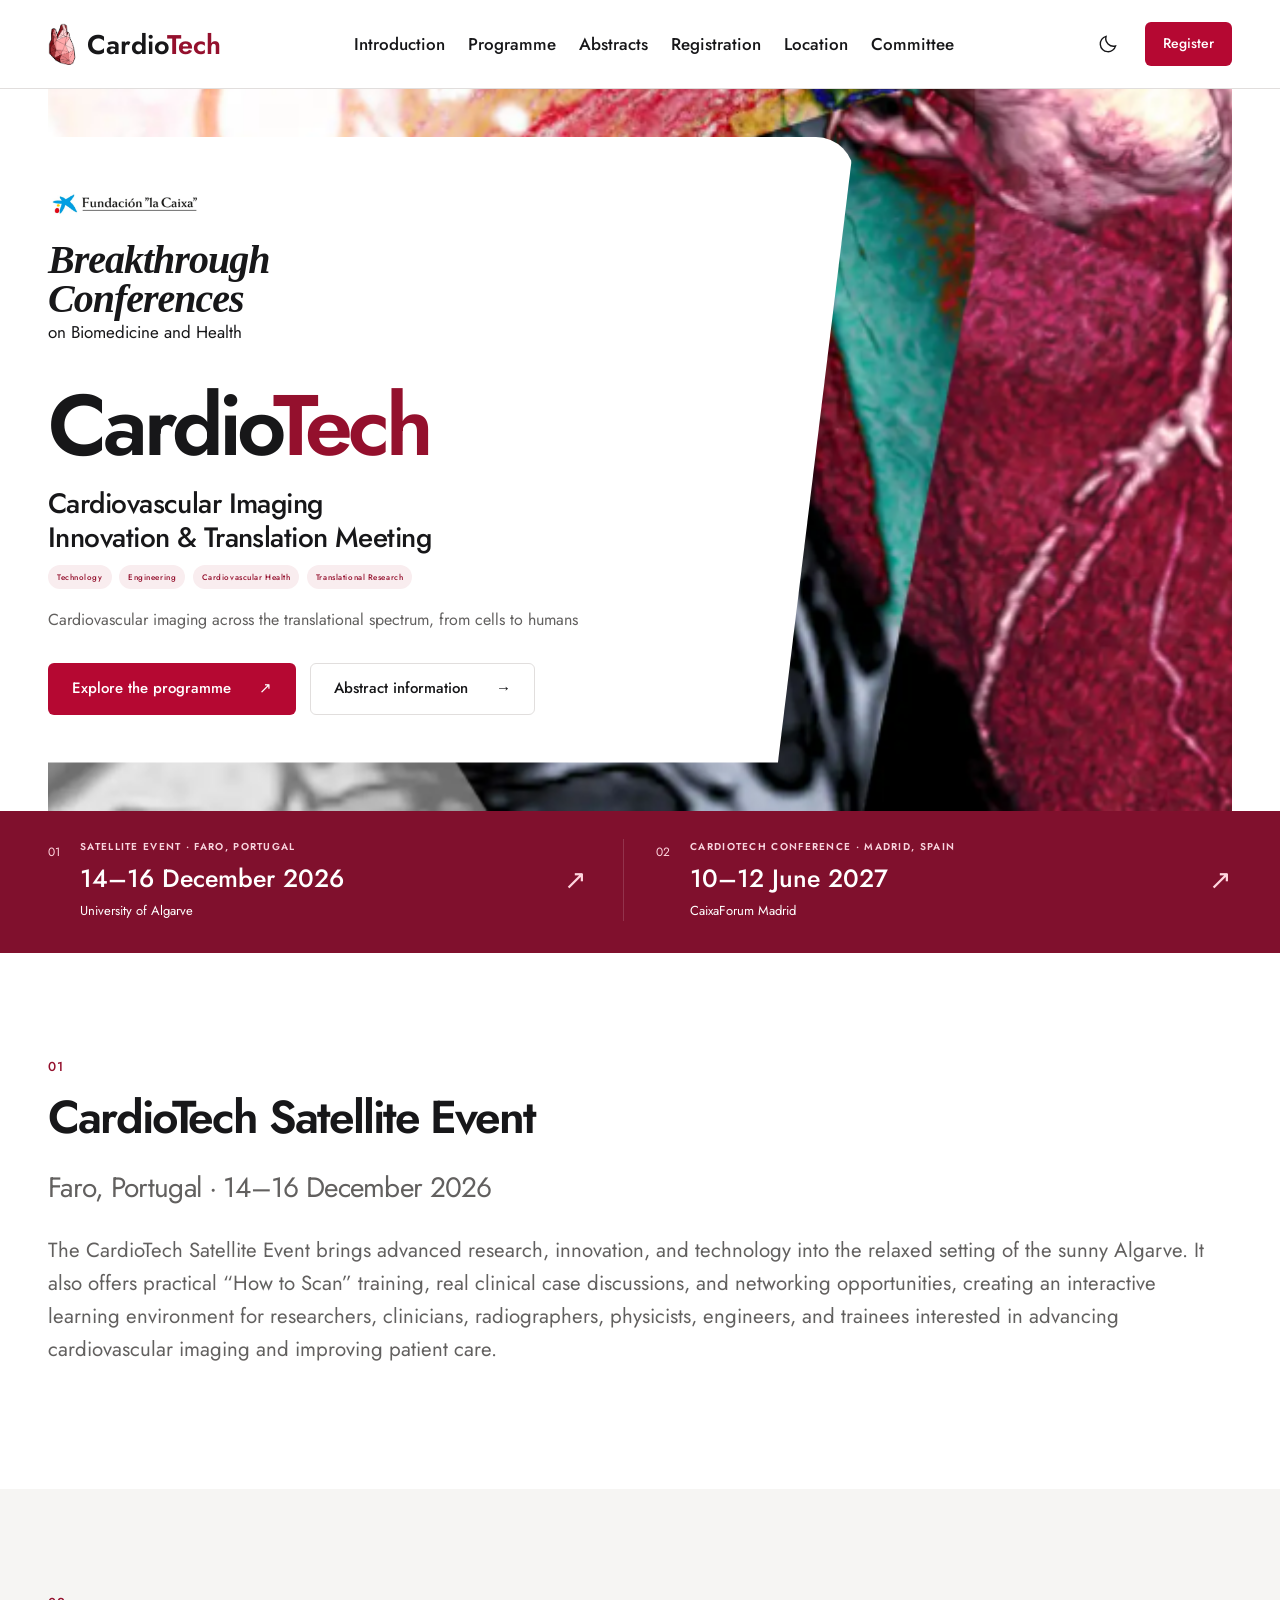
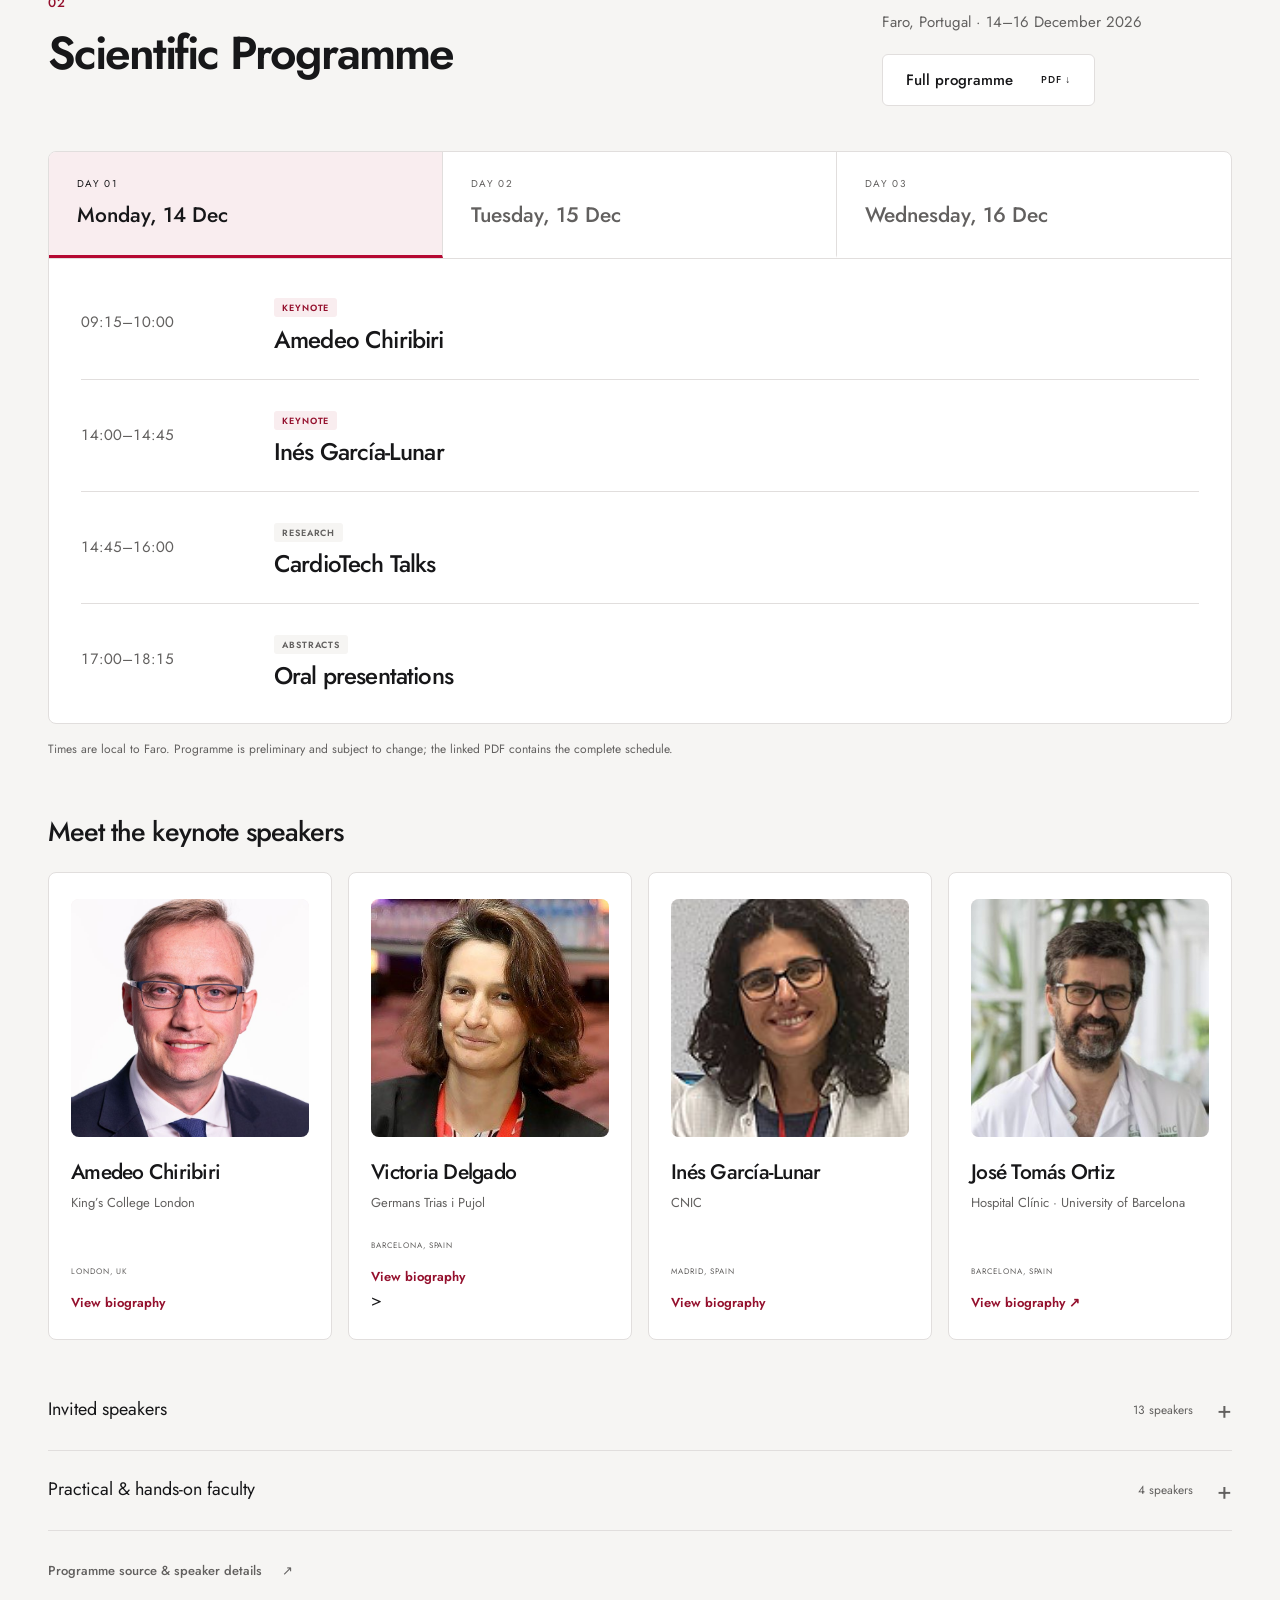
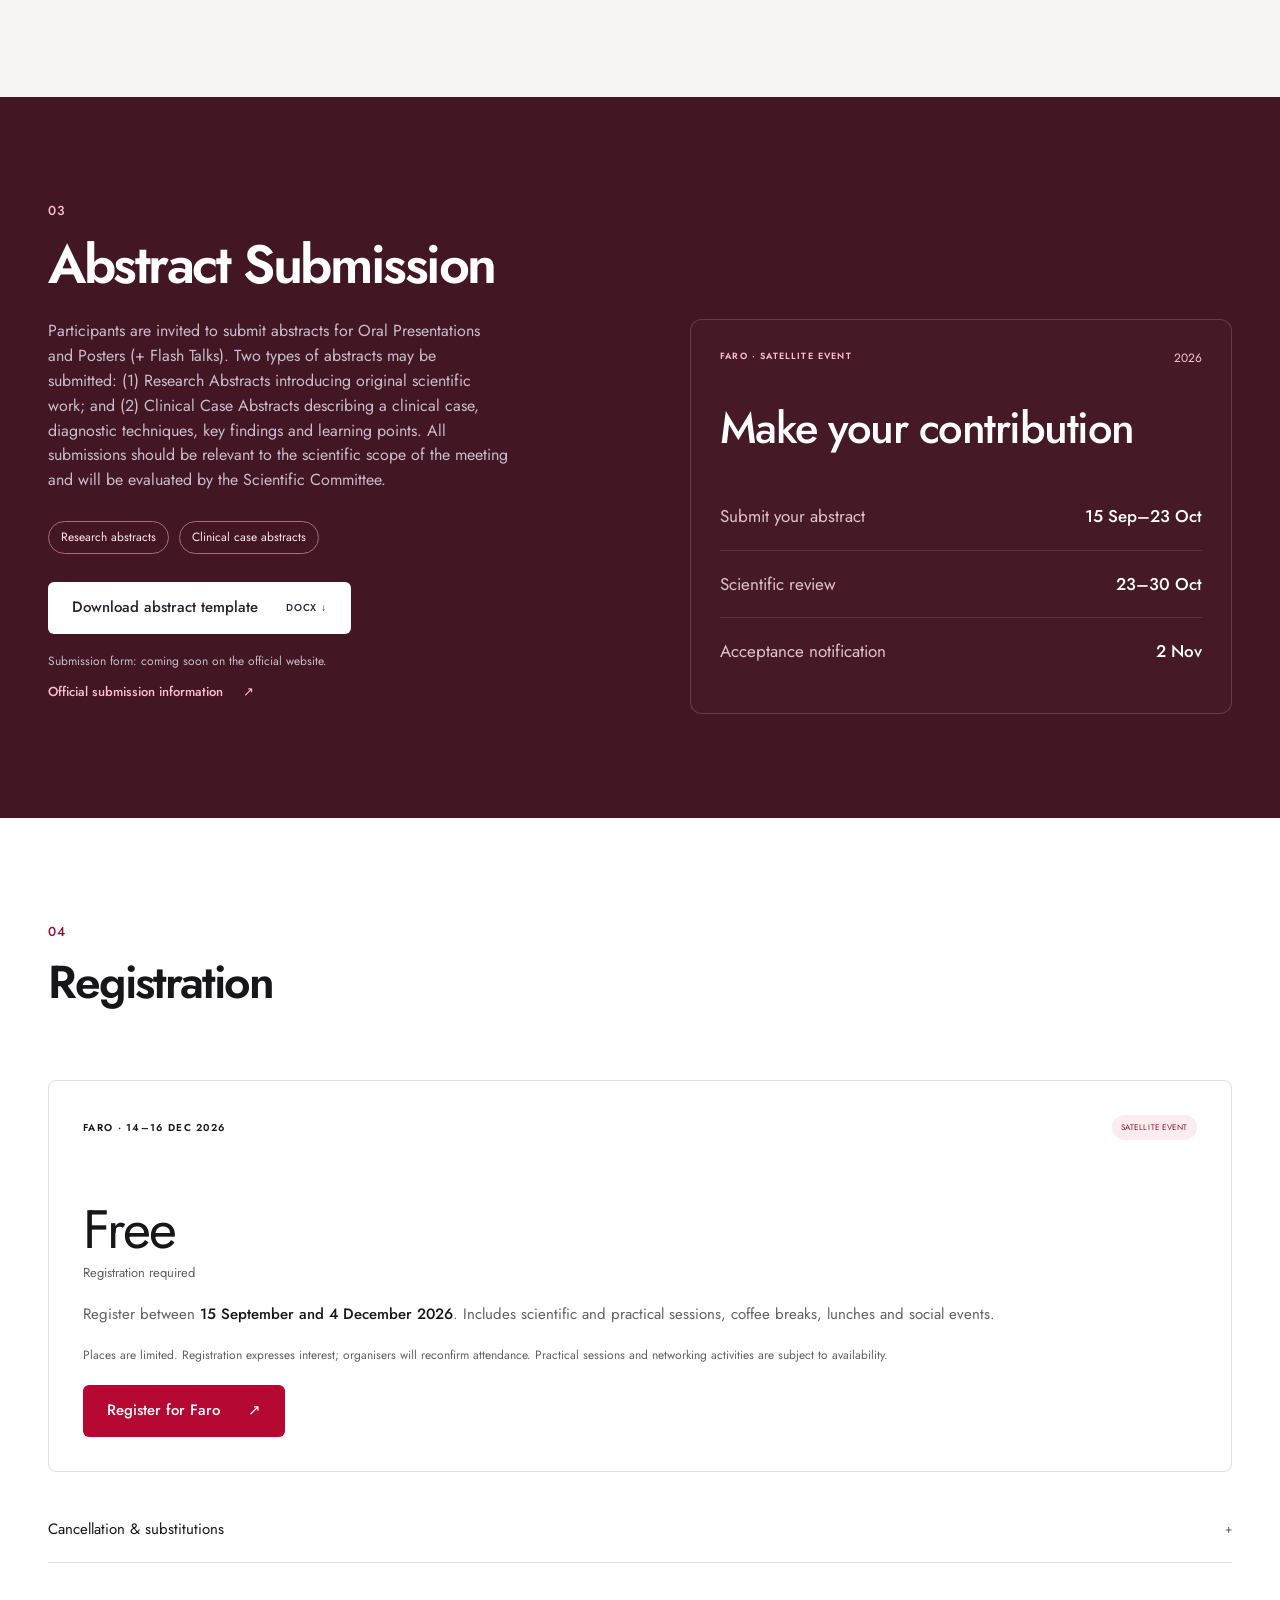
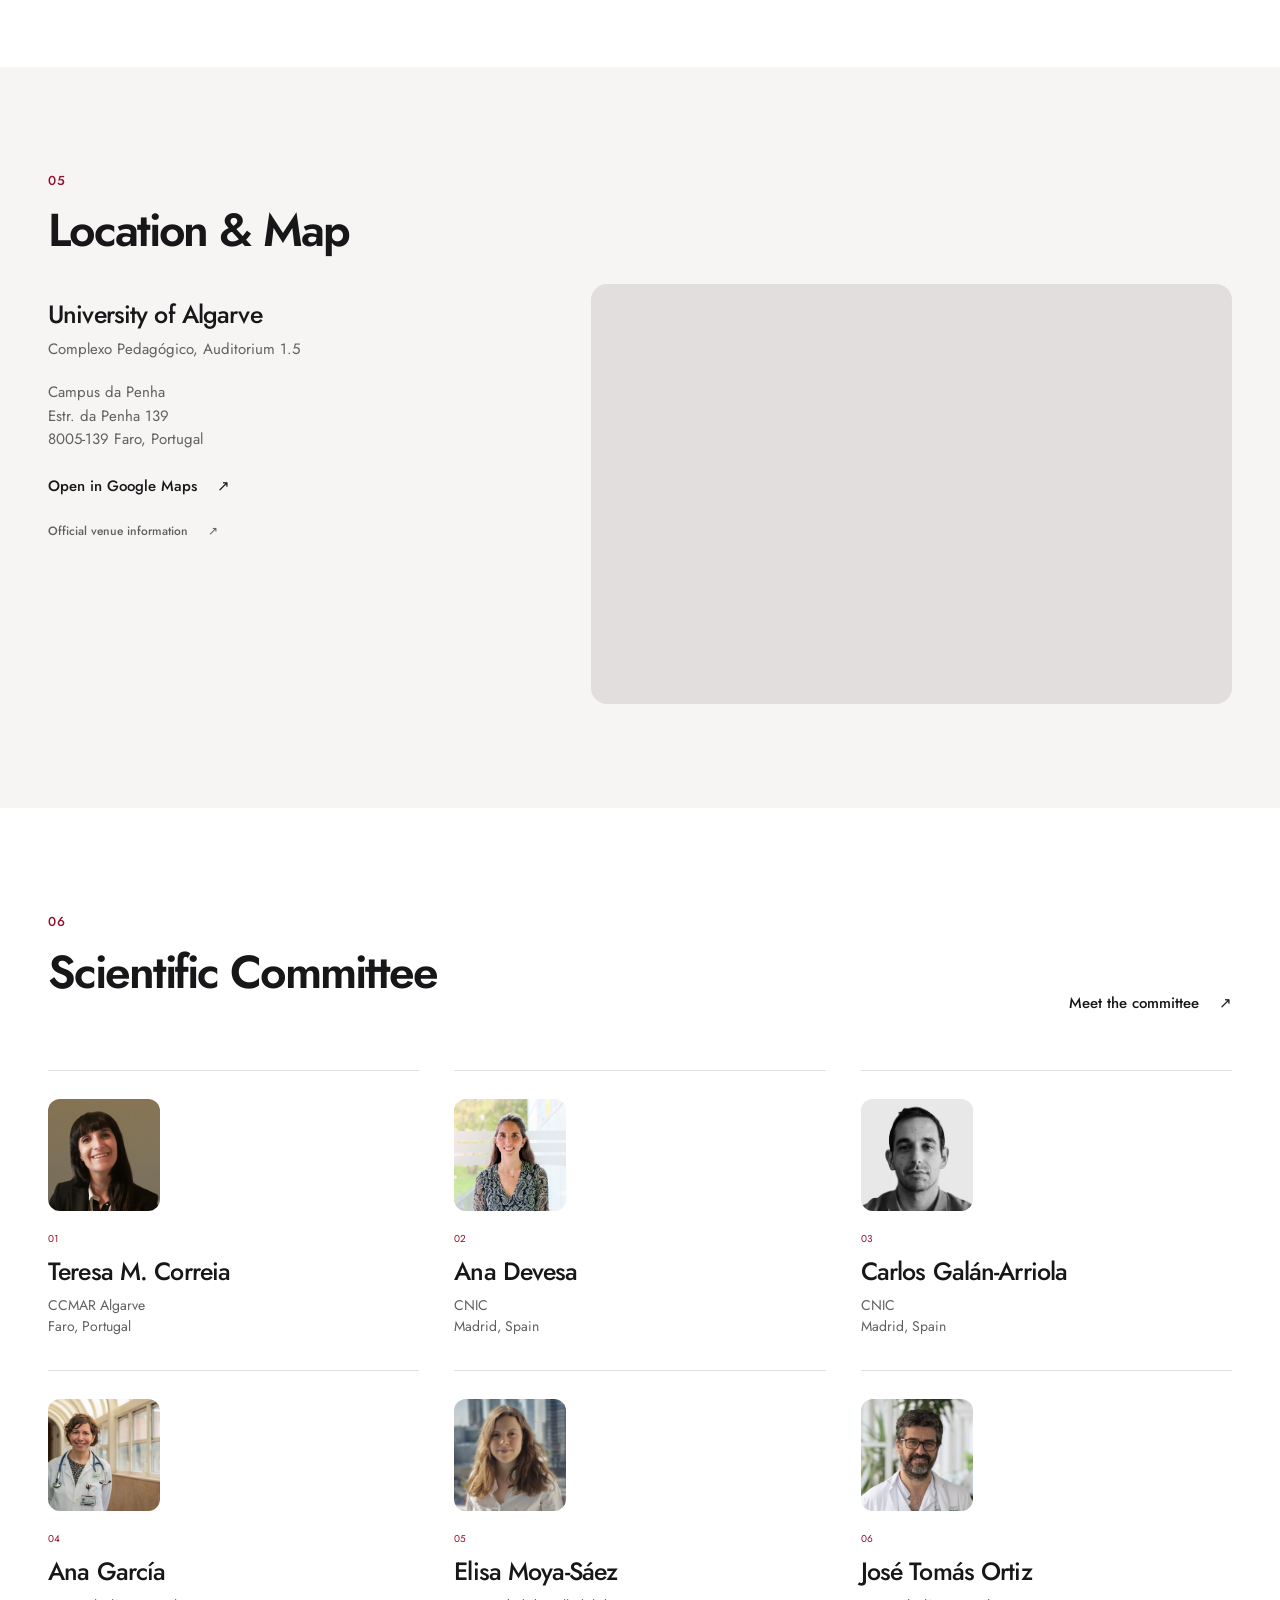
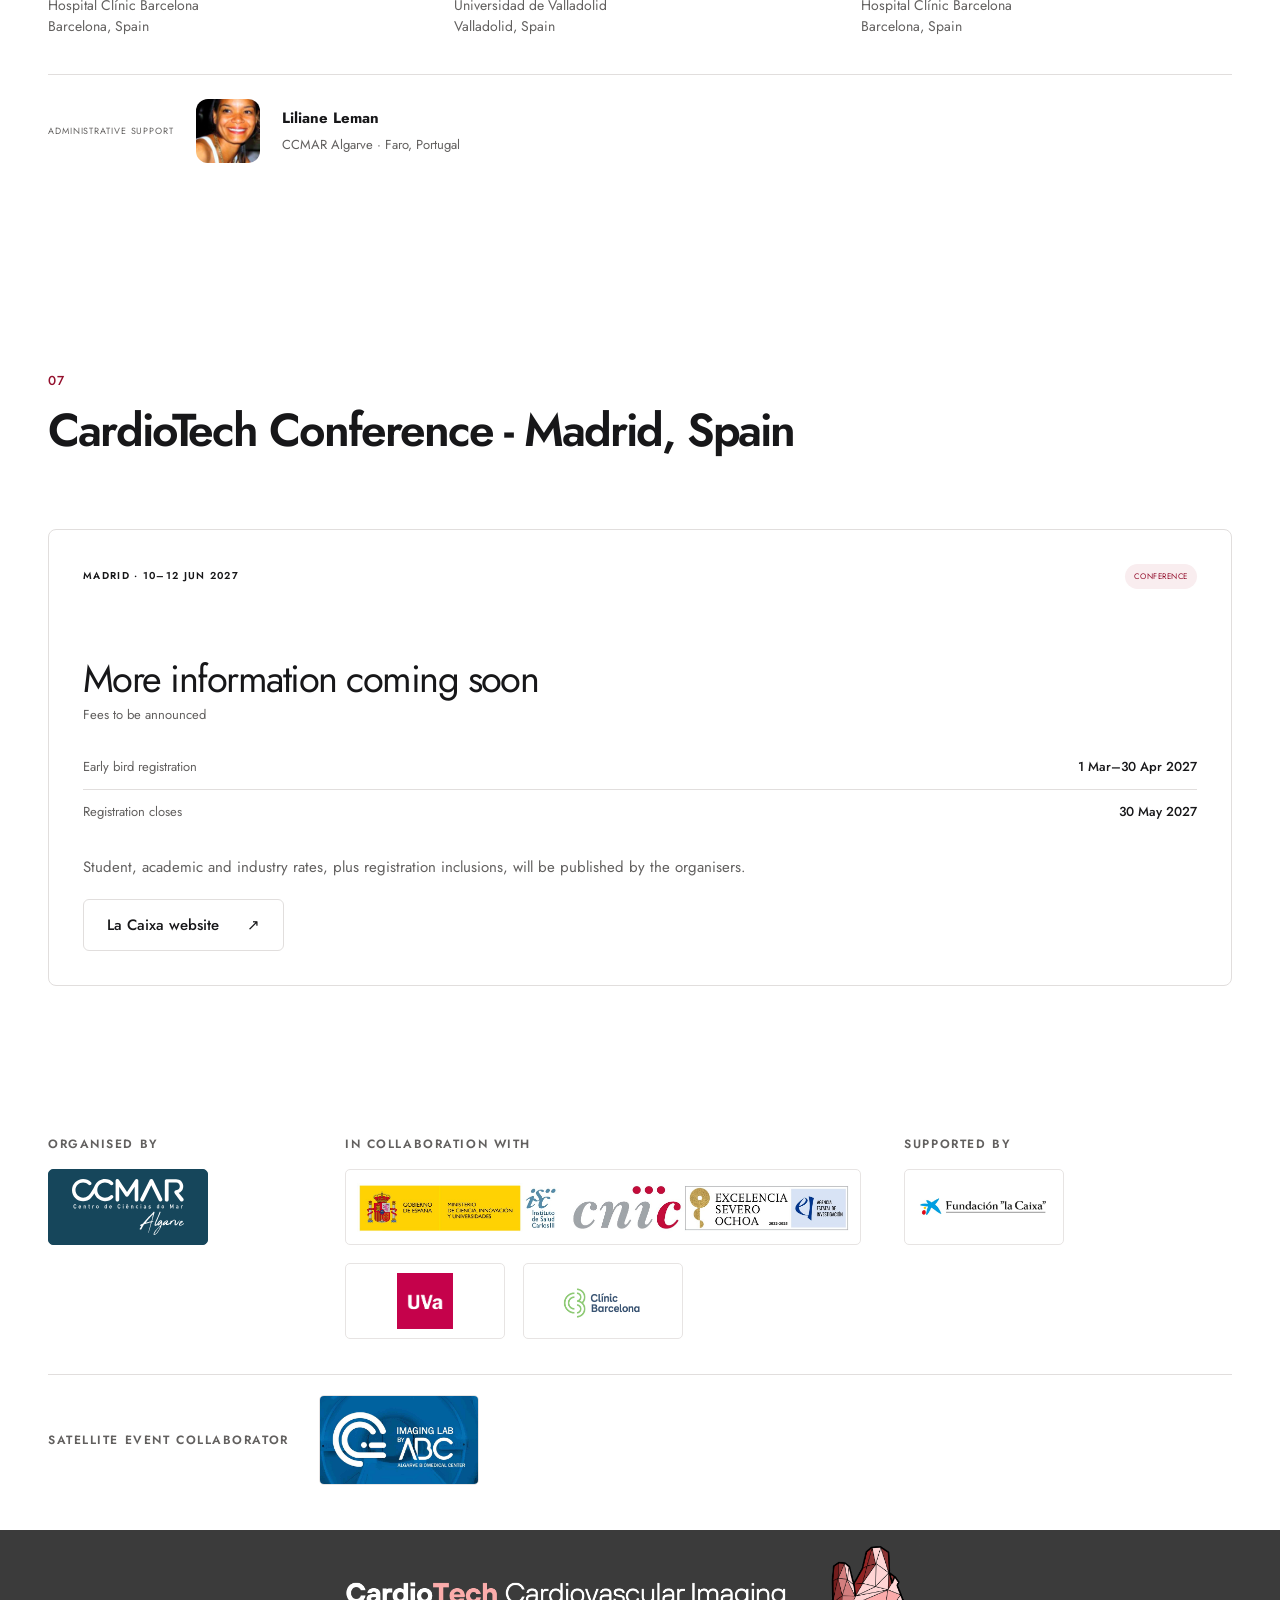
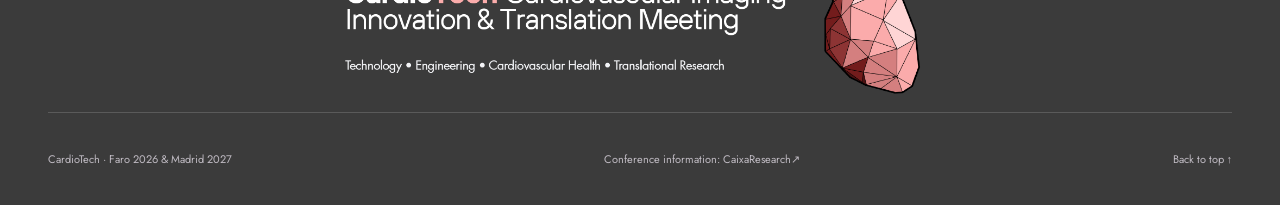
==== commit 932f1ab9: "add code" ====
--- a/index.html
+++ b/index.html
@@ -68,7 +68,7 @@
               ></path>
             </svg></button
           ><a class="button button-small" href="#registration"
-            >Register <span aria-hidden="true">↗</span></a
+            >Register</a
           >
         </div>
       </div>
@@ -182,7 +182,7 @@
                 tabindex="0"
               >
                 <span>DAY 01</span><strong>Monday, 14 Dec</strong
-                ><span aria-hidden="true" class="tab-arrow">↗</span>
+                ></span>
               </button>
               <button
                 aria-controls="day-panel-1"
@@ -192,7 +192,7 @@
                 tabindex="-1"
               >
                 <span>DAY 02</span><strong>Tuesday, 15 Dec</strong
-                ><span aria-hidden="true" class="tab-arrow">↗</span>
+                ></span>
               </button>
               <button
                 aria-controls="day-panel-2"
@@ -202,7 +202,7 @@
                 tabindex="-1"
               >
                 <span>DAY 03</span><strong>Wednesday, 16 Dec</strong
-                ><span aria-hidden="true" class="tab-arrow">↗</span>
+                ></span>
               </button>
             </div>
             <div
@@ -345,7 +345,7 @@
                 </div>
                 <span class="speaker-location">LONDON, UK</span>
                 <span class="speaker-bio-link"
-                  >View biography <span aria-hidden="true">↗</span></span
+                  >View biography</span></span
                 >
               </a>
             </article>
@@ -369,7 +369,7 @@
                 </div>
                 <span class="speaker-location">BARCELONA, SPAIN</span>
                 <span class="speaker-bio-link"
-                  >View biography <span aria-hidden="true">↗</span></span
+                  >View biography</span>
                 >
               </a>
             </article>
@@ -393,7 +393,7 @@
                 </div>
                 <span class="speaker-location">MADRID, SPAIN</span>
                 <span class="speaker-bio-link"
-                  >View biography <span aria-hidden="true">↗</span></span
+                  >View biography</span></span
                 >
               </a>
             </article>
@@ -1048,10 +1048,10 @@
         <img
           alt="CardioTech: Cardiovascular Imaging Innovation &amp; Translation Meeting. Technology, Engineering, Cardiovascular Health, Translational Research."
           class="footer-banner"
-          height="295"
+          height="670"
           loading="lazy"
           src="CardioTech_banner.png"
-          width="985"
+          width="2430"
         />
         <div class="footer-bottom">
           <p>CardioTech · Faro 2026 &amp; Madrid 2027</p>
--- a/styles.css
+++ b/styles.css
@@ -1142,7 +1142,7 @@
   font-size: 12px;
 }
 .site-footer {
-  background: #232323;
+  background: #3b3b3b;
   color: #fff;
 }
 .footer-banner {
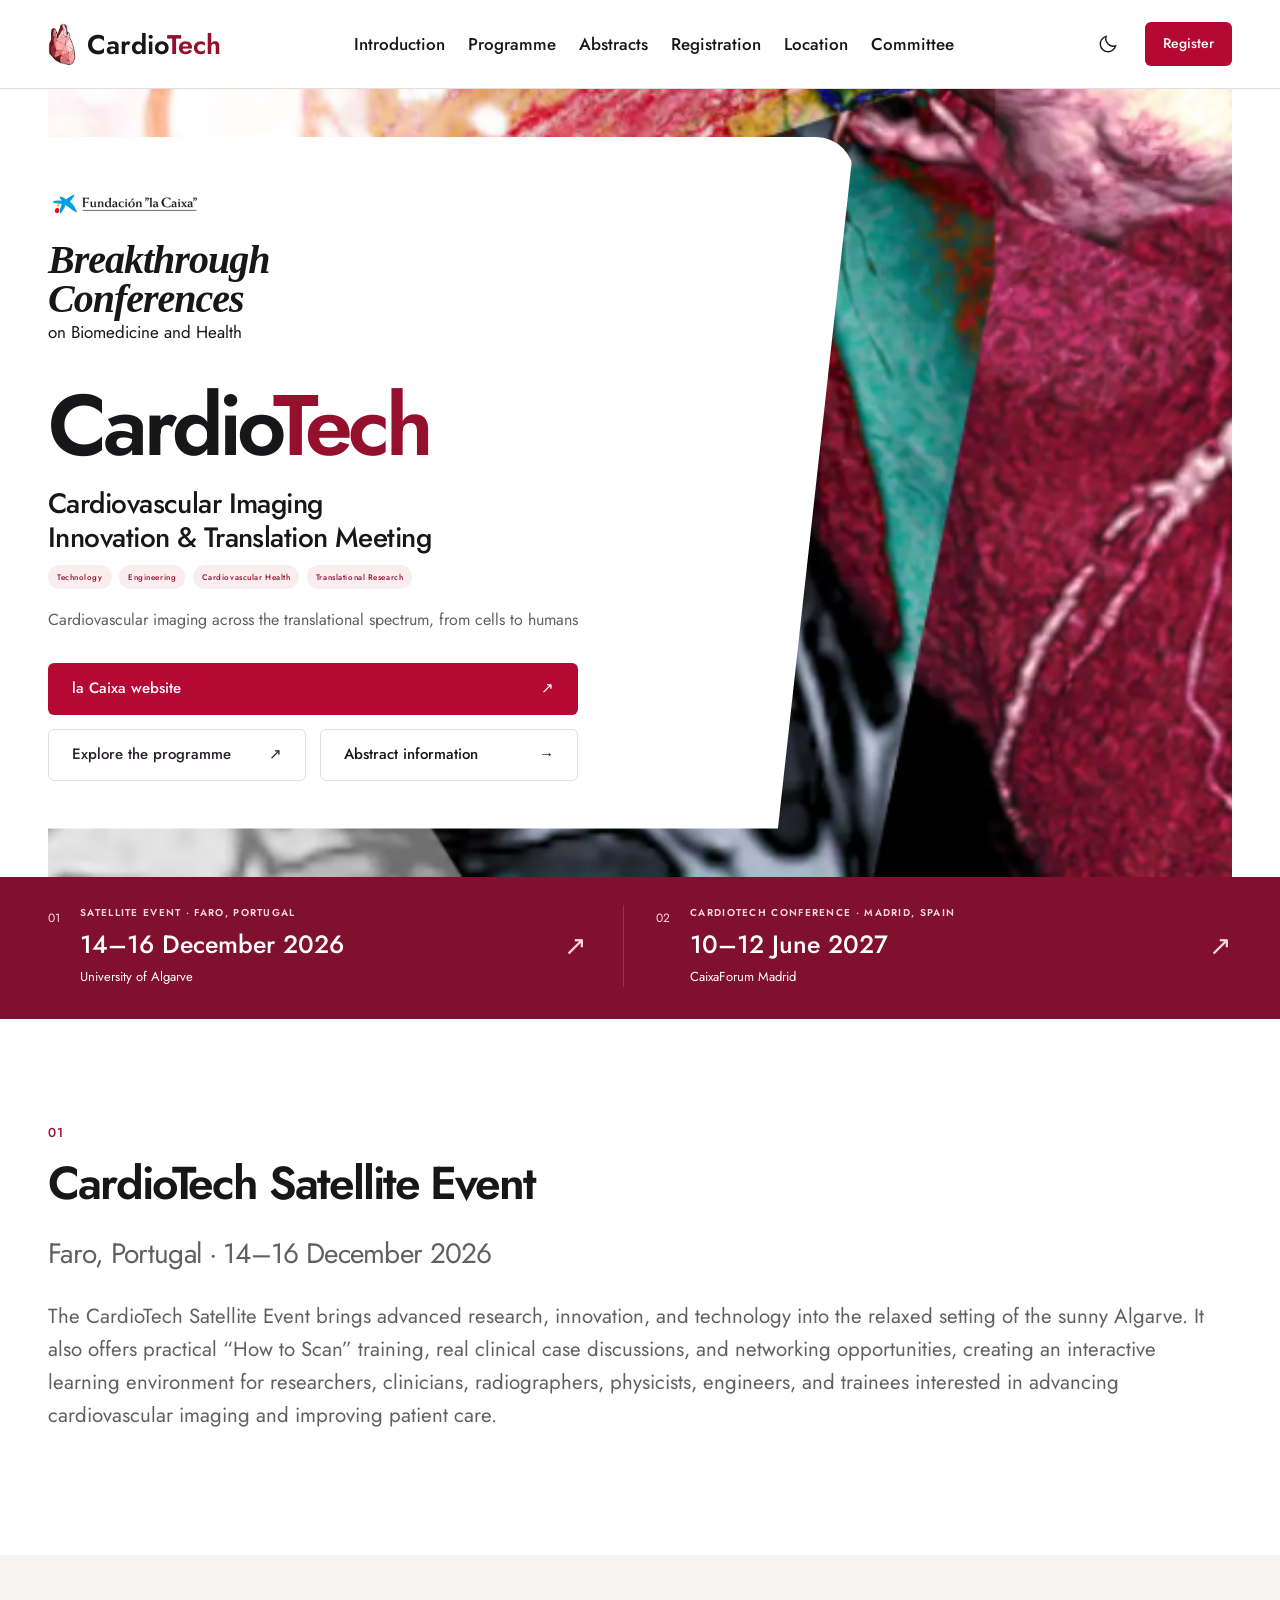
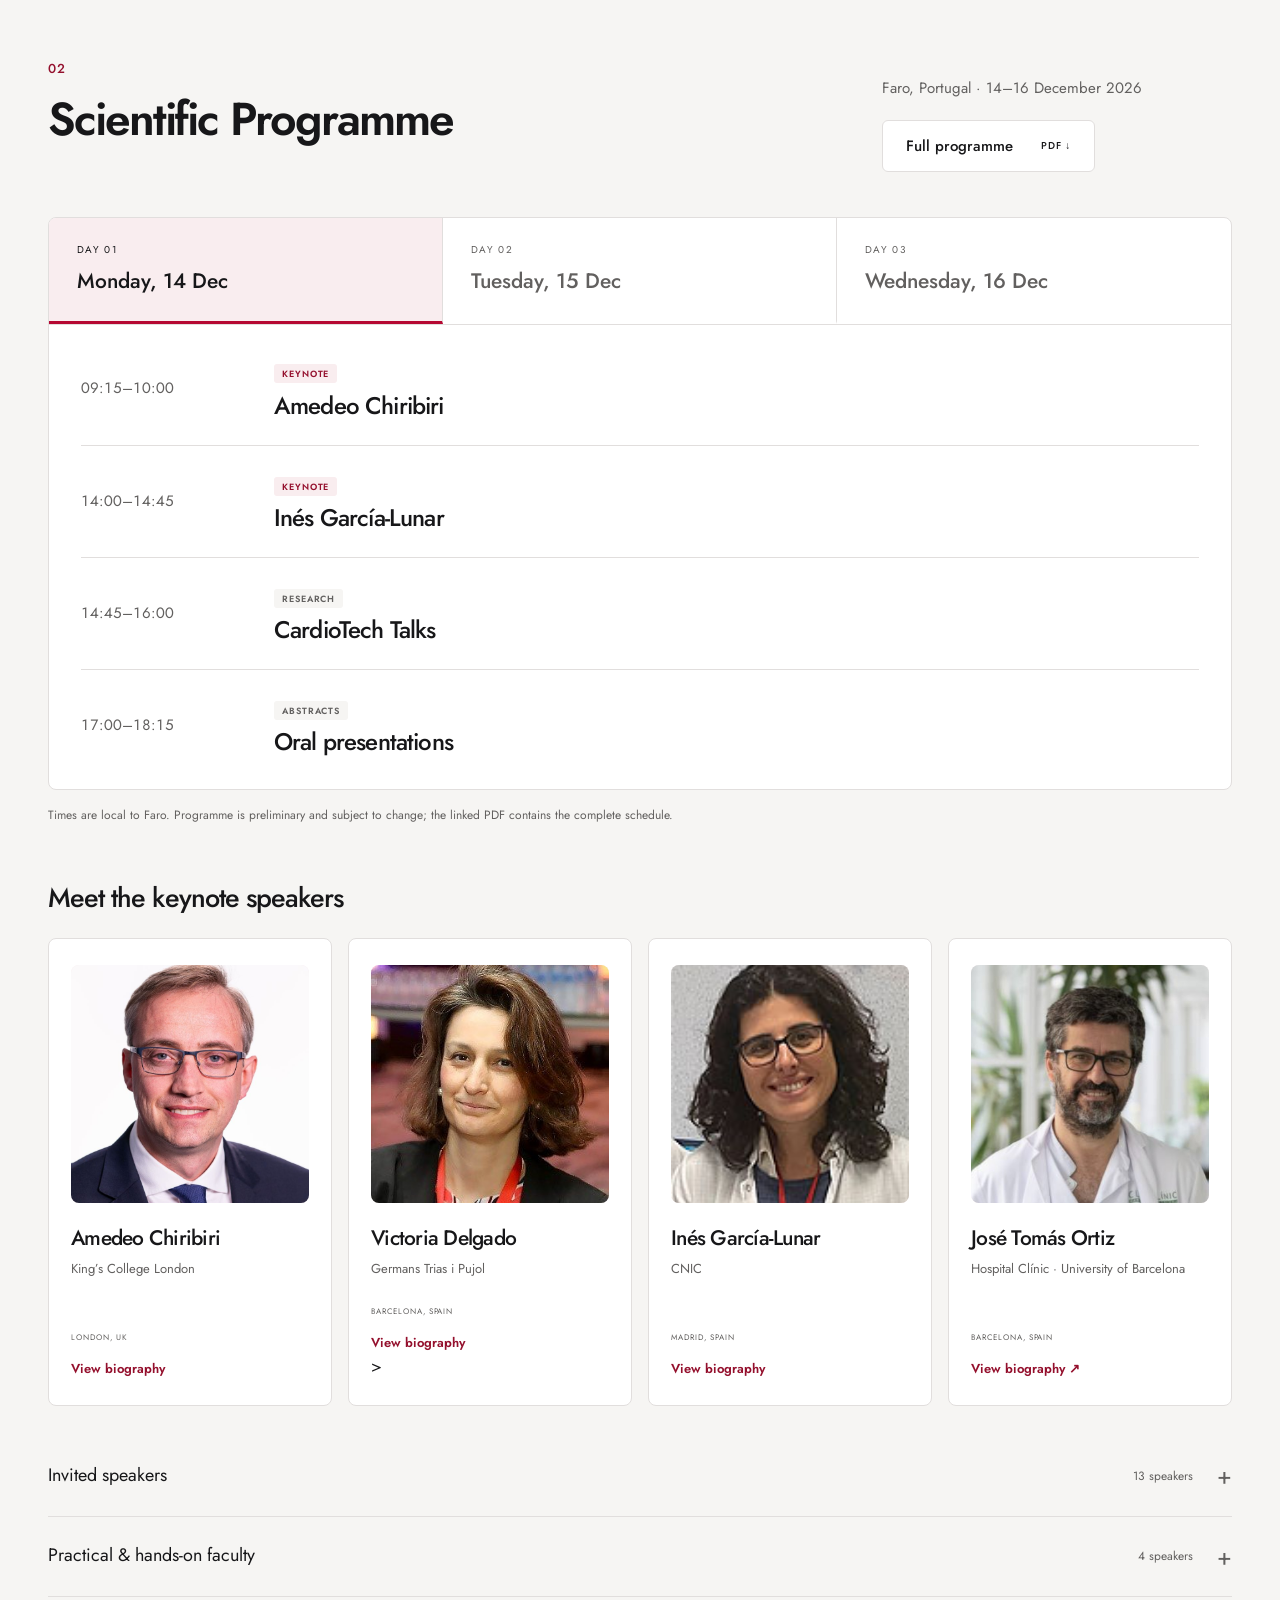
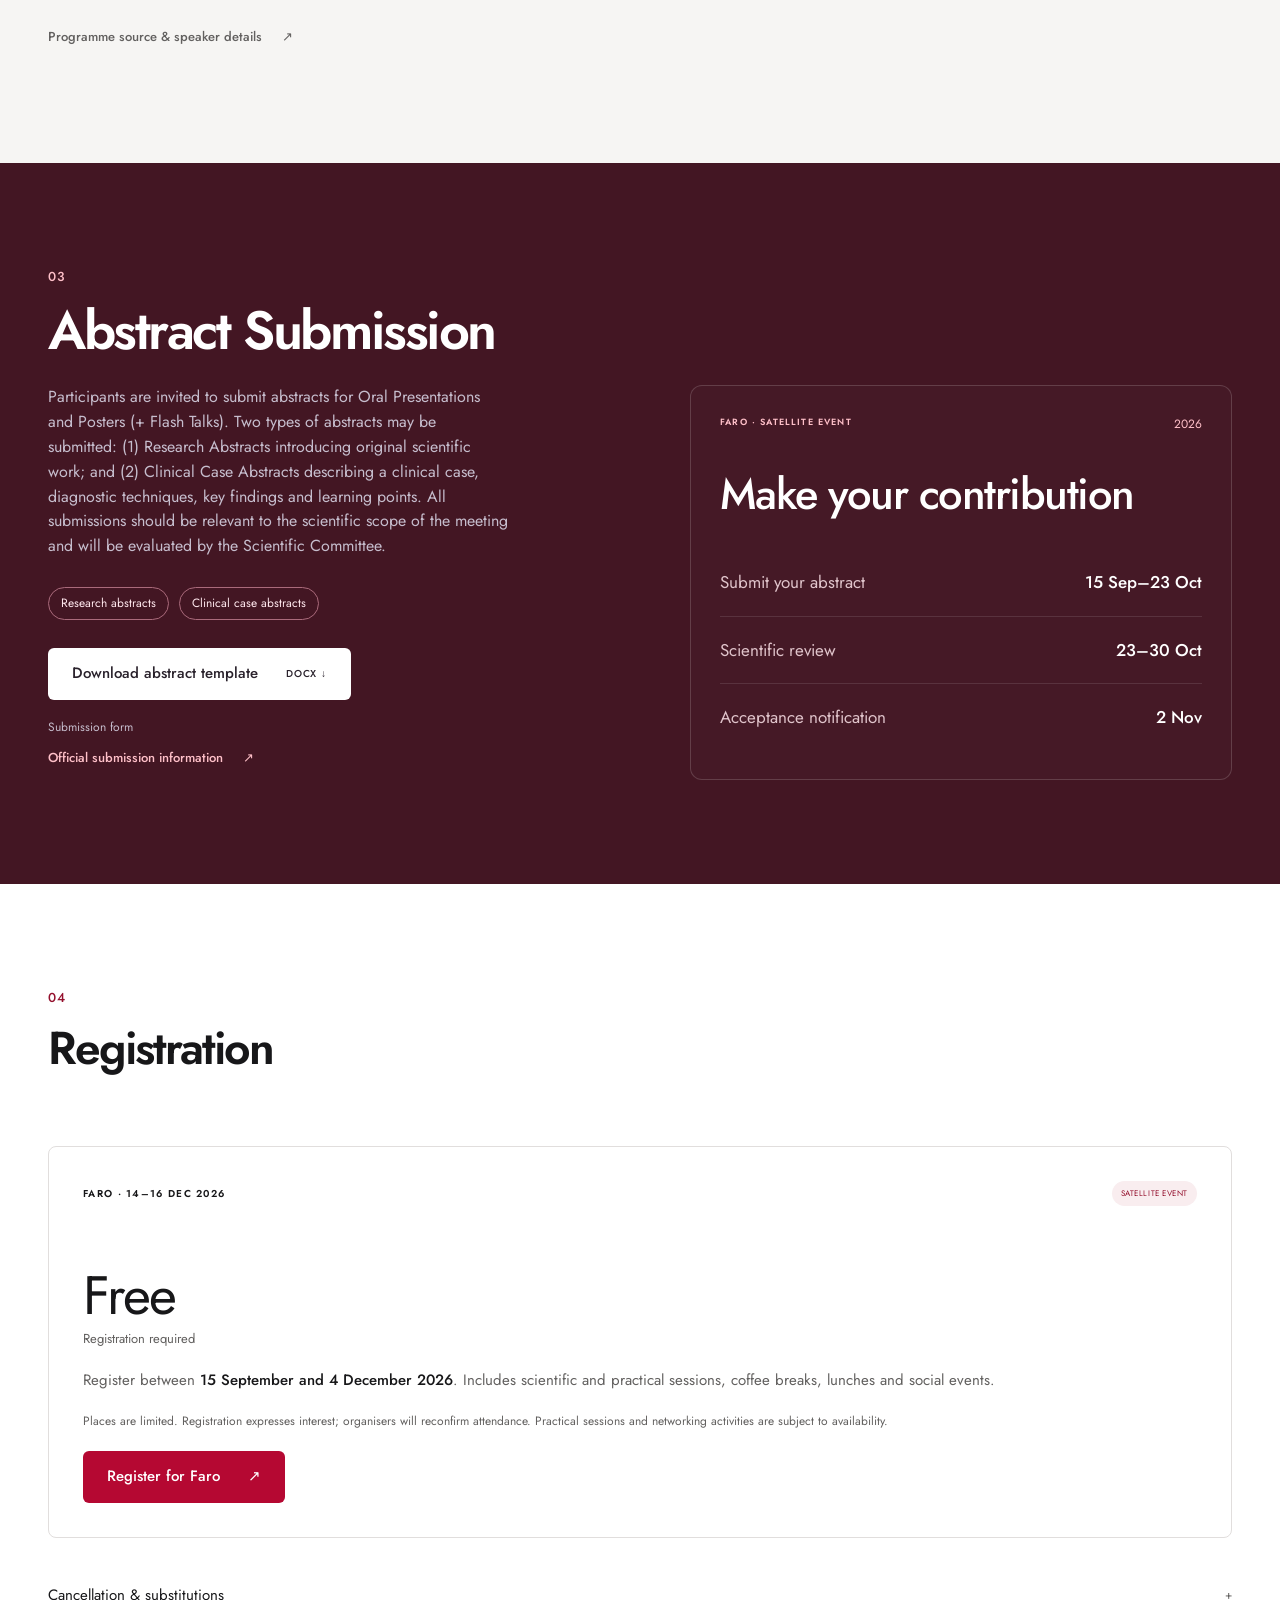
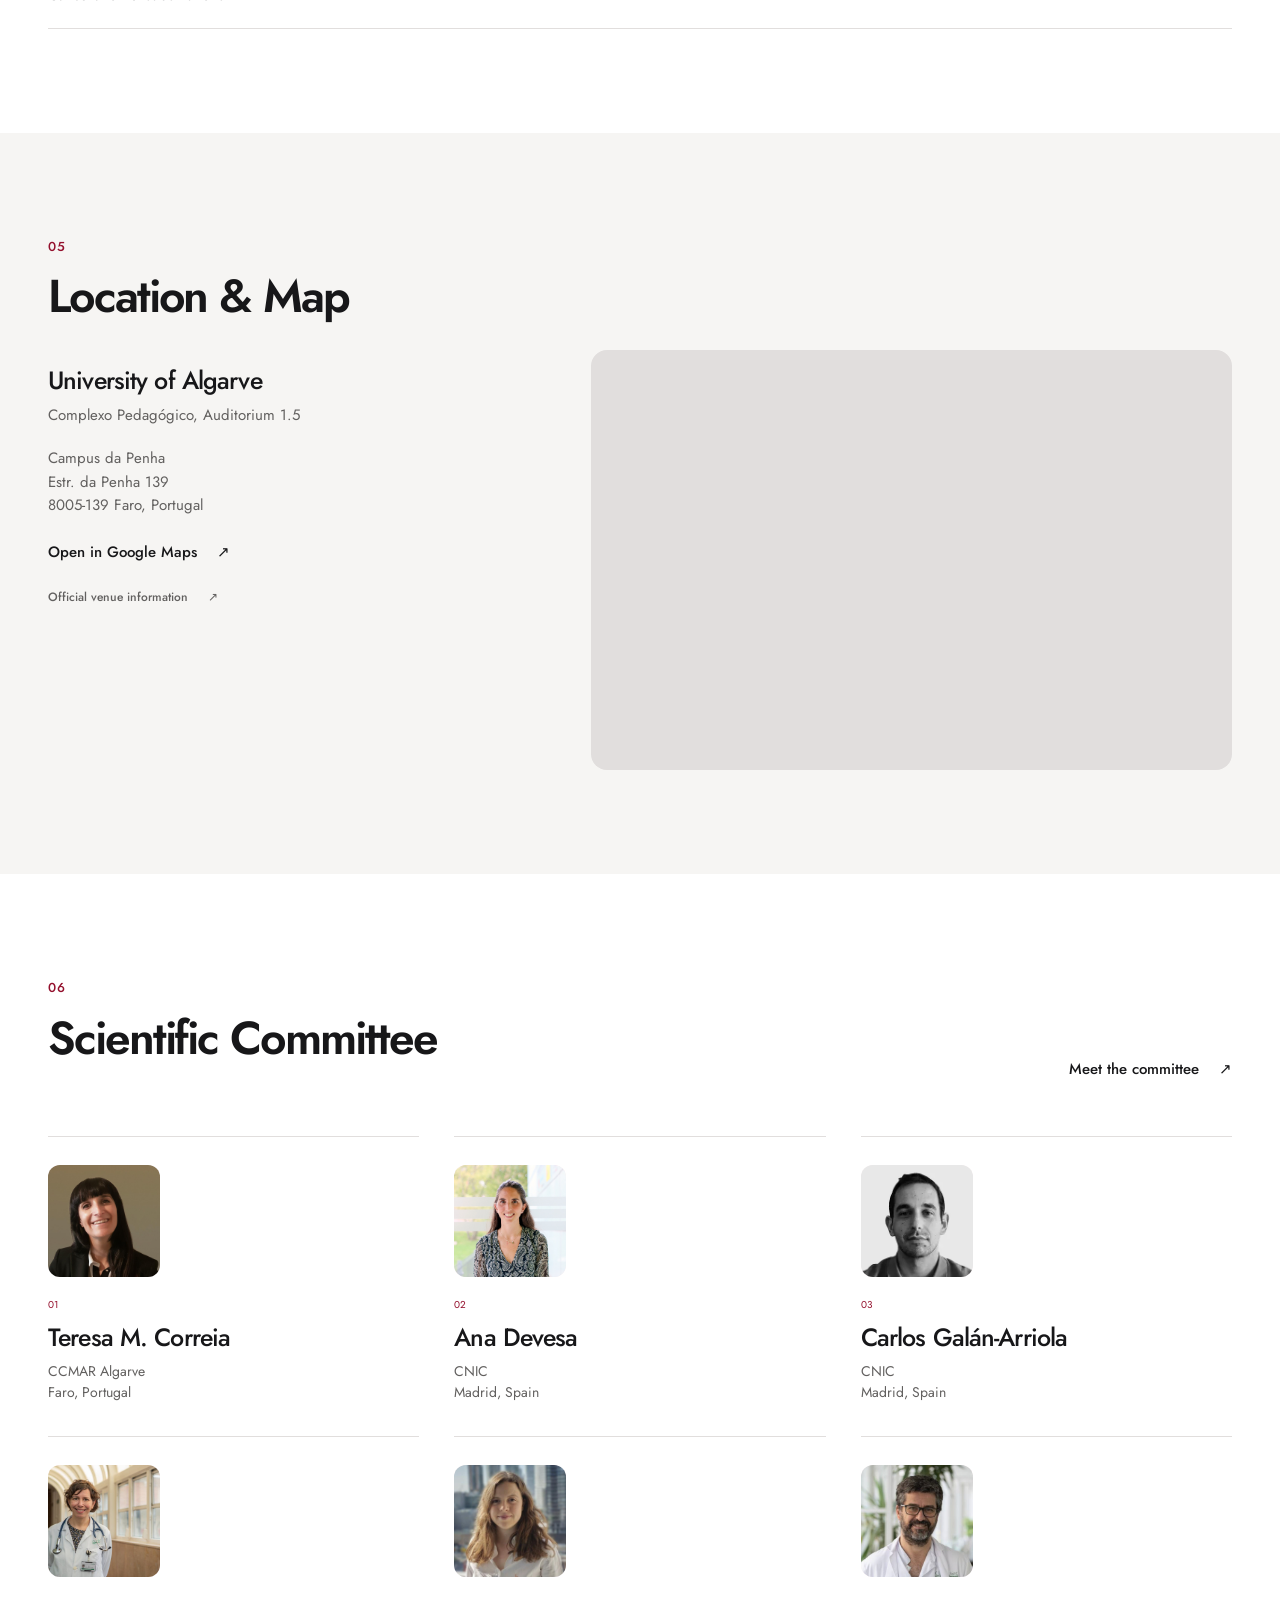
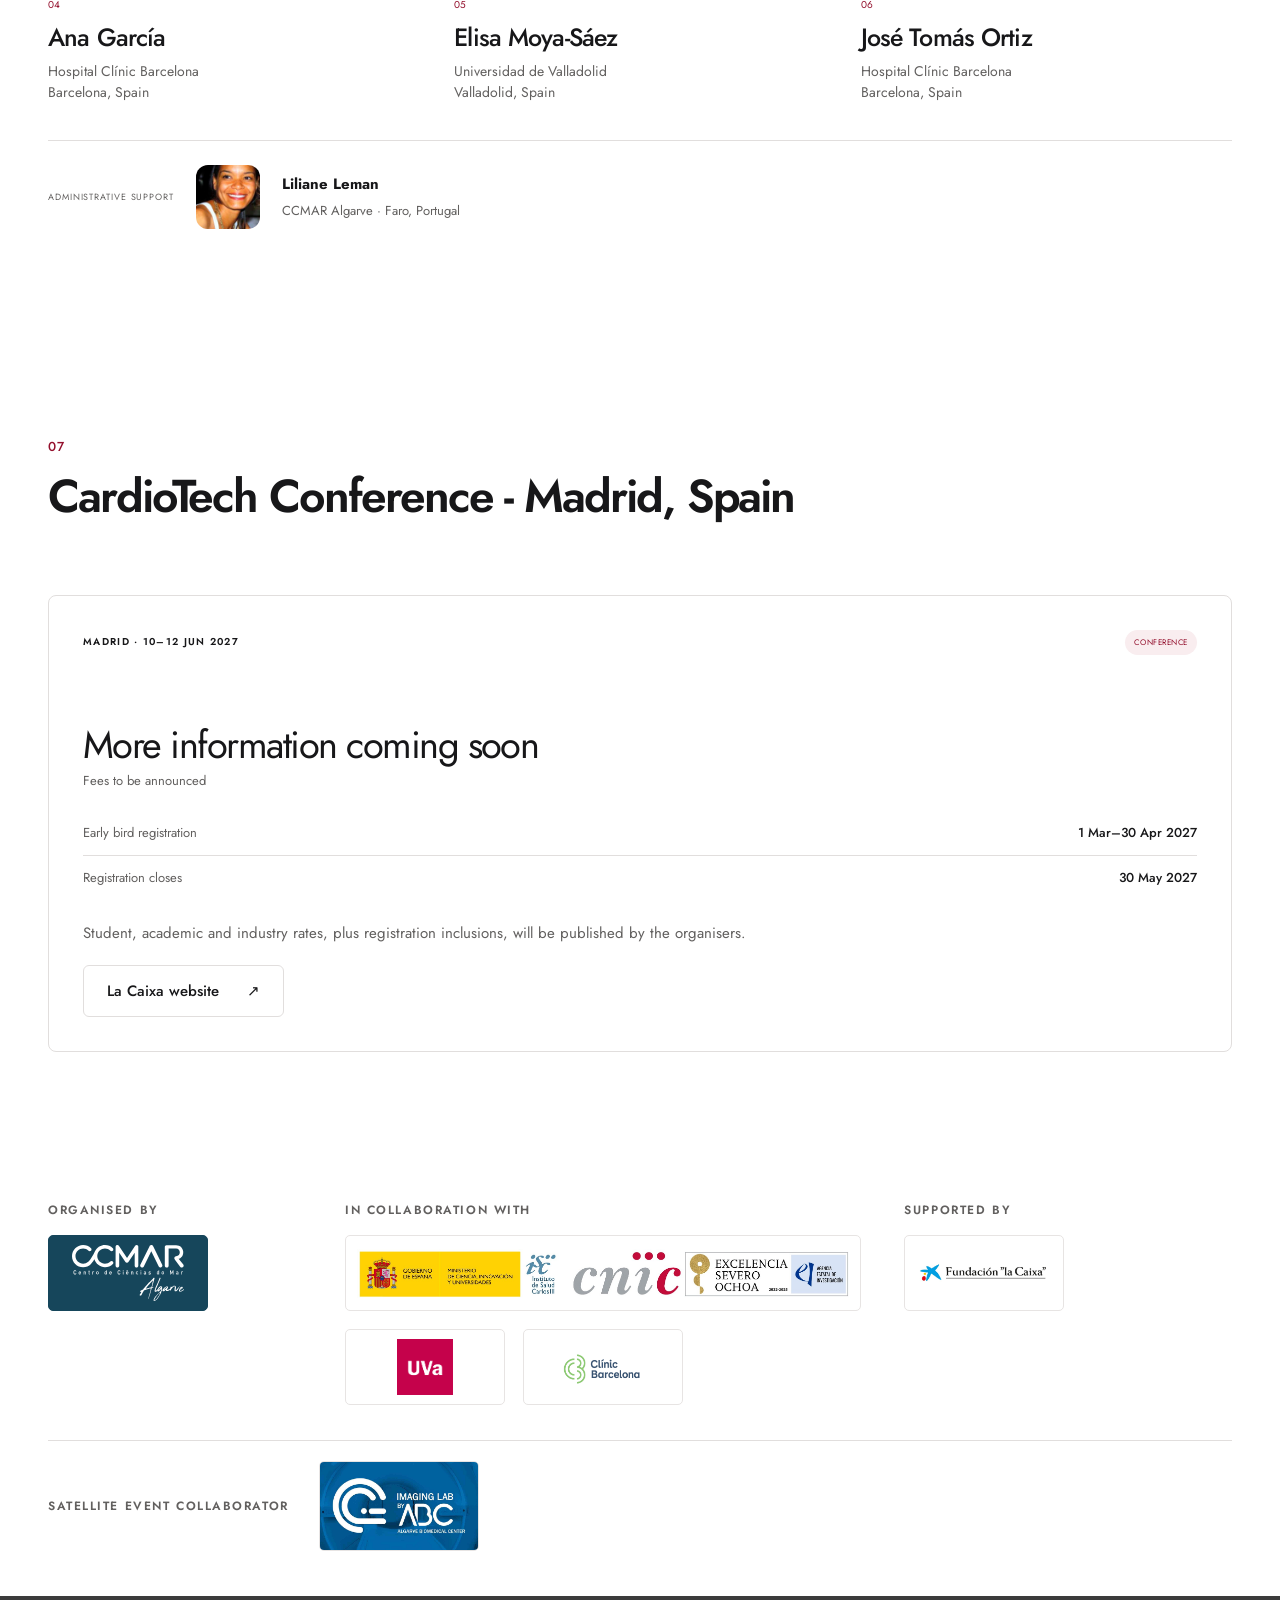
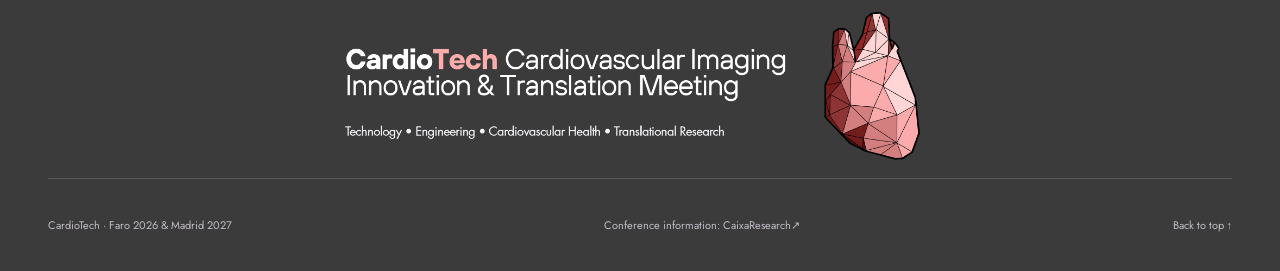
==== commit 24ec8d42: "add code" ====
--- a/index.html
+++ b/index.html
@@ -94,15 +94,21 @@
               <br /><span class="pill">Technology</span> <span class="pill"> Engineering</span> <span class="pill">Cardiovascular Health</span> <span class="pill">Translational Research</span>
             </p>
 
-            <p class="hero-description">
-              Cardiovascular imaging across the translational spectrum, from cells to humans
-            </p>
-            <div class="button-group">
-              <a class="button" href="#programme"
-                >Explore the programme <span aria-hidden="true">↗</span></a
-              ><a class="button button-outline" href="#abstracts"
-                >Abstract information <span aria-hidden="true">→</span></a
-              >
+            <div class="hero-actions">
+              <p class="hero-description">
+                Cardiovascular imaging across the translational spectrum, from cells to humans
+              </p>
+              <div class="button-group">
+                <a
+                  class="button button-wide"
+                  href="https://caixaresearch.org/es/breakthrough-conferences-cardiotech-introduction"
+                  >la Caixa website <span aria-hidden="true">↗</span></a
+                ><a class="button button-white" href="#programme"
+                  >Explore the programme <span aria-hidden="true">↗</span></a
+                ><a class="button button-outline" href="#abstracts"
+                  >Abstract information <span aria-hidden="true">→</span></a
+                >
+              </div>
             </div>
           </div>
           <div aria-hidden="true" class="hero-art">
@@ -680,7 +686,7 @@
               <span class="file-label">DOCX ↓</span></a
             >
             <p class="small-copy">
-              Submission form: coming soon on the official website.
+              Submission form
             </p>
             <a
               class="text-link"
--- a/styles.css
+++ b/styles.css
@@ -297,9 +297,26 @@
   background: #f7e5e8;
 }
 .button-group {
-  display: flex;
+  display: grid;
+  grid-template-columns: repeat(2, minmax(0, 1fr));
   gap: 14px;
-  flex-wrap: wrap;
+}
+.button-wide {
+  grid-column: 1 / -1;
+}
+.hero-actions {
+  width: fit-content;
+  max-width: 100%;
+}
+.hero .button-white {
+  border-color: var(--line);
+}
+:root[data-theme="dark"] .hero .button-white {
+  background: var(--surface);
+  color: var(--text);
+}
+:root[data-theme="dark"] .hero .button-white:hover {
+  background: var(--accent-soft);
 }
 .text-link {
   display: inline-flex;
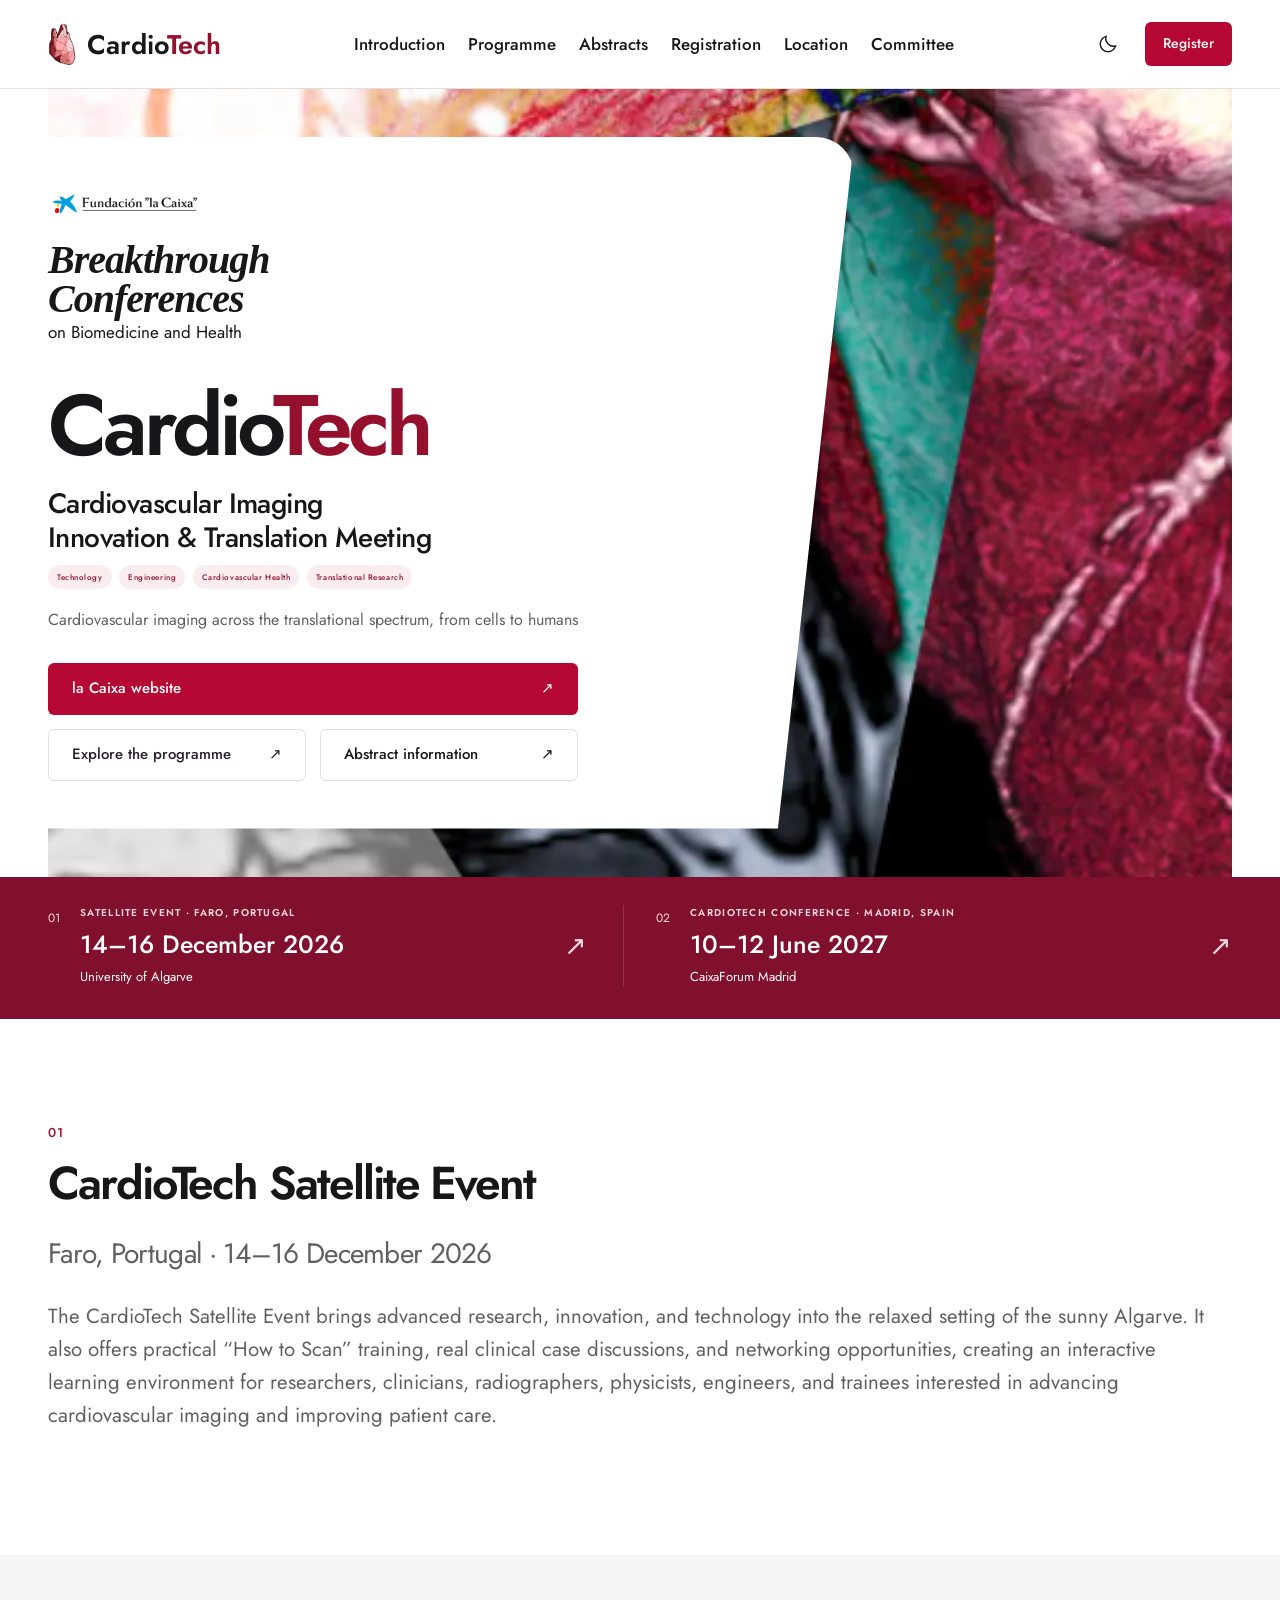
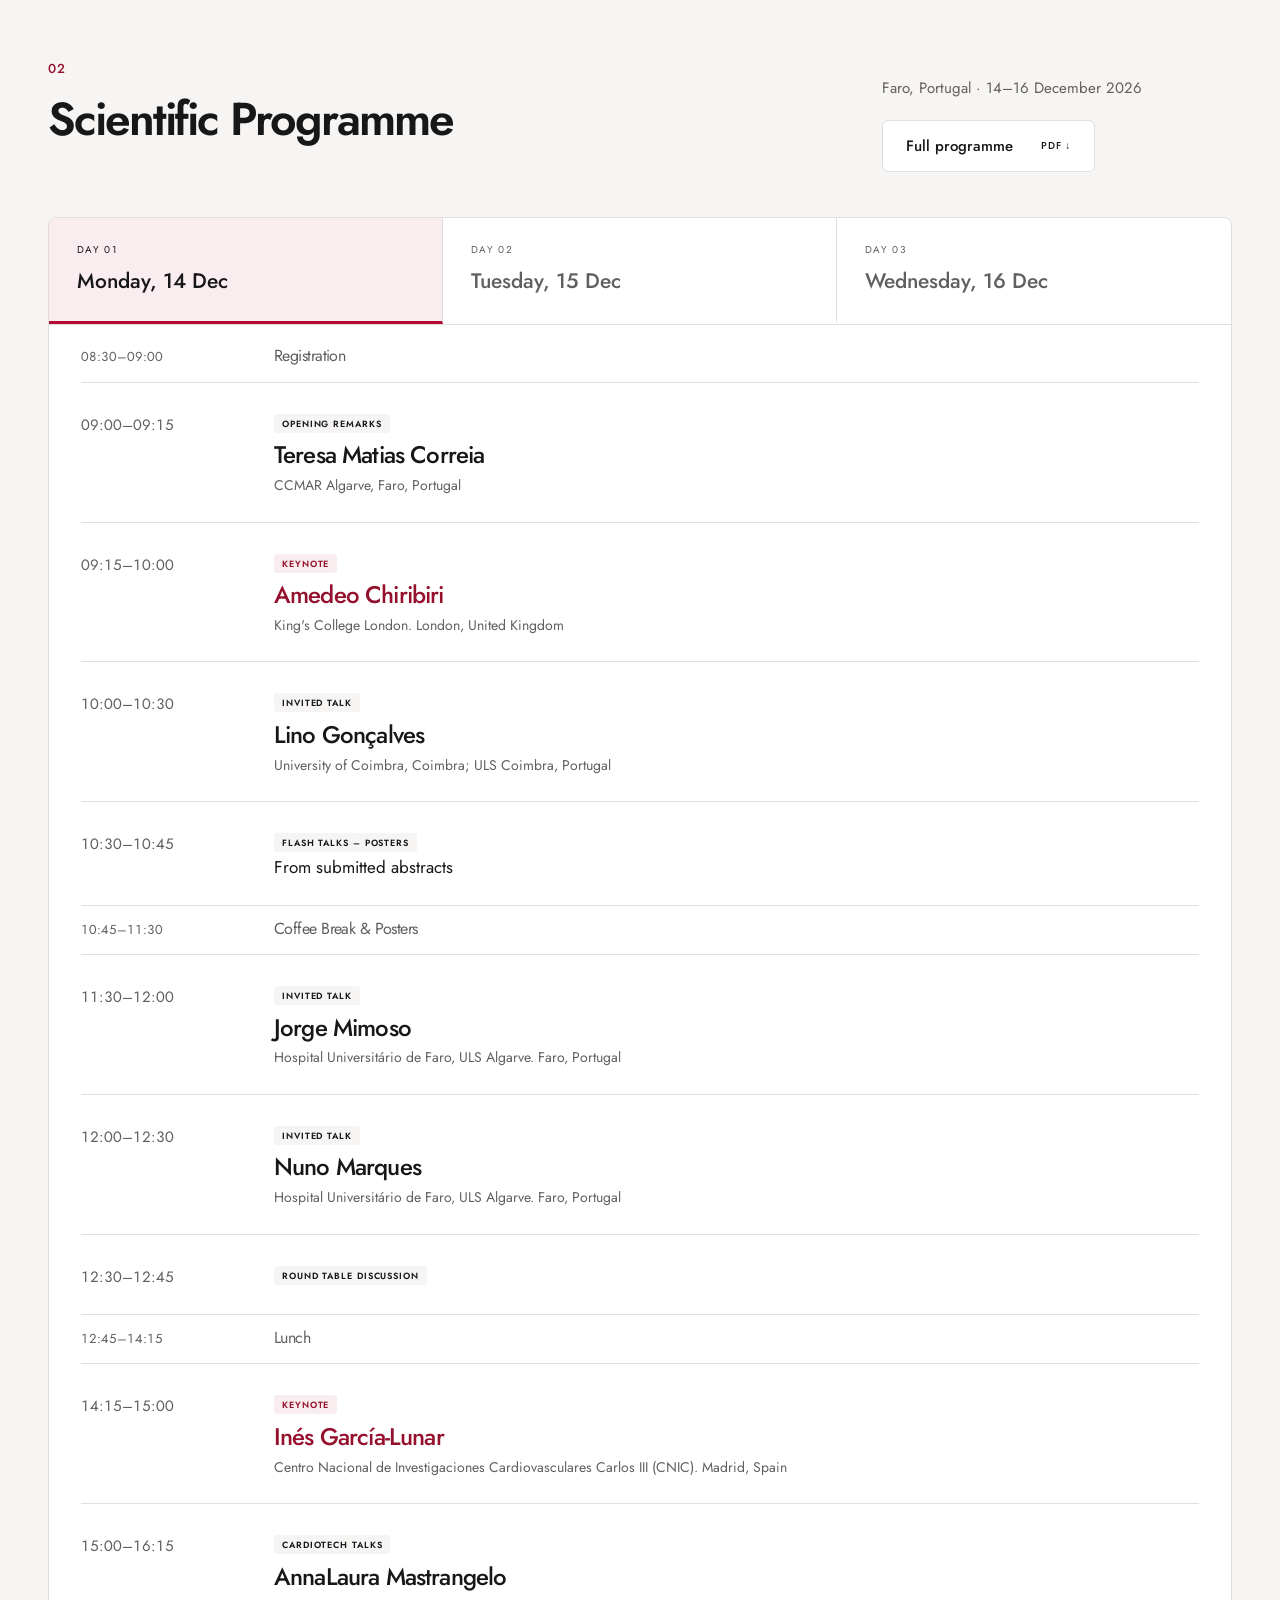
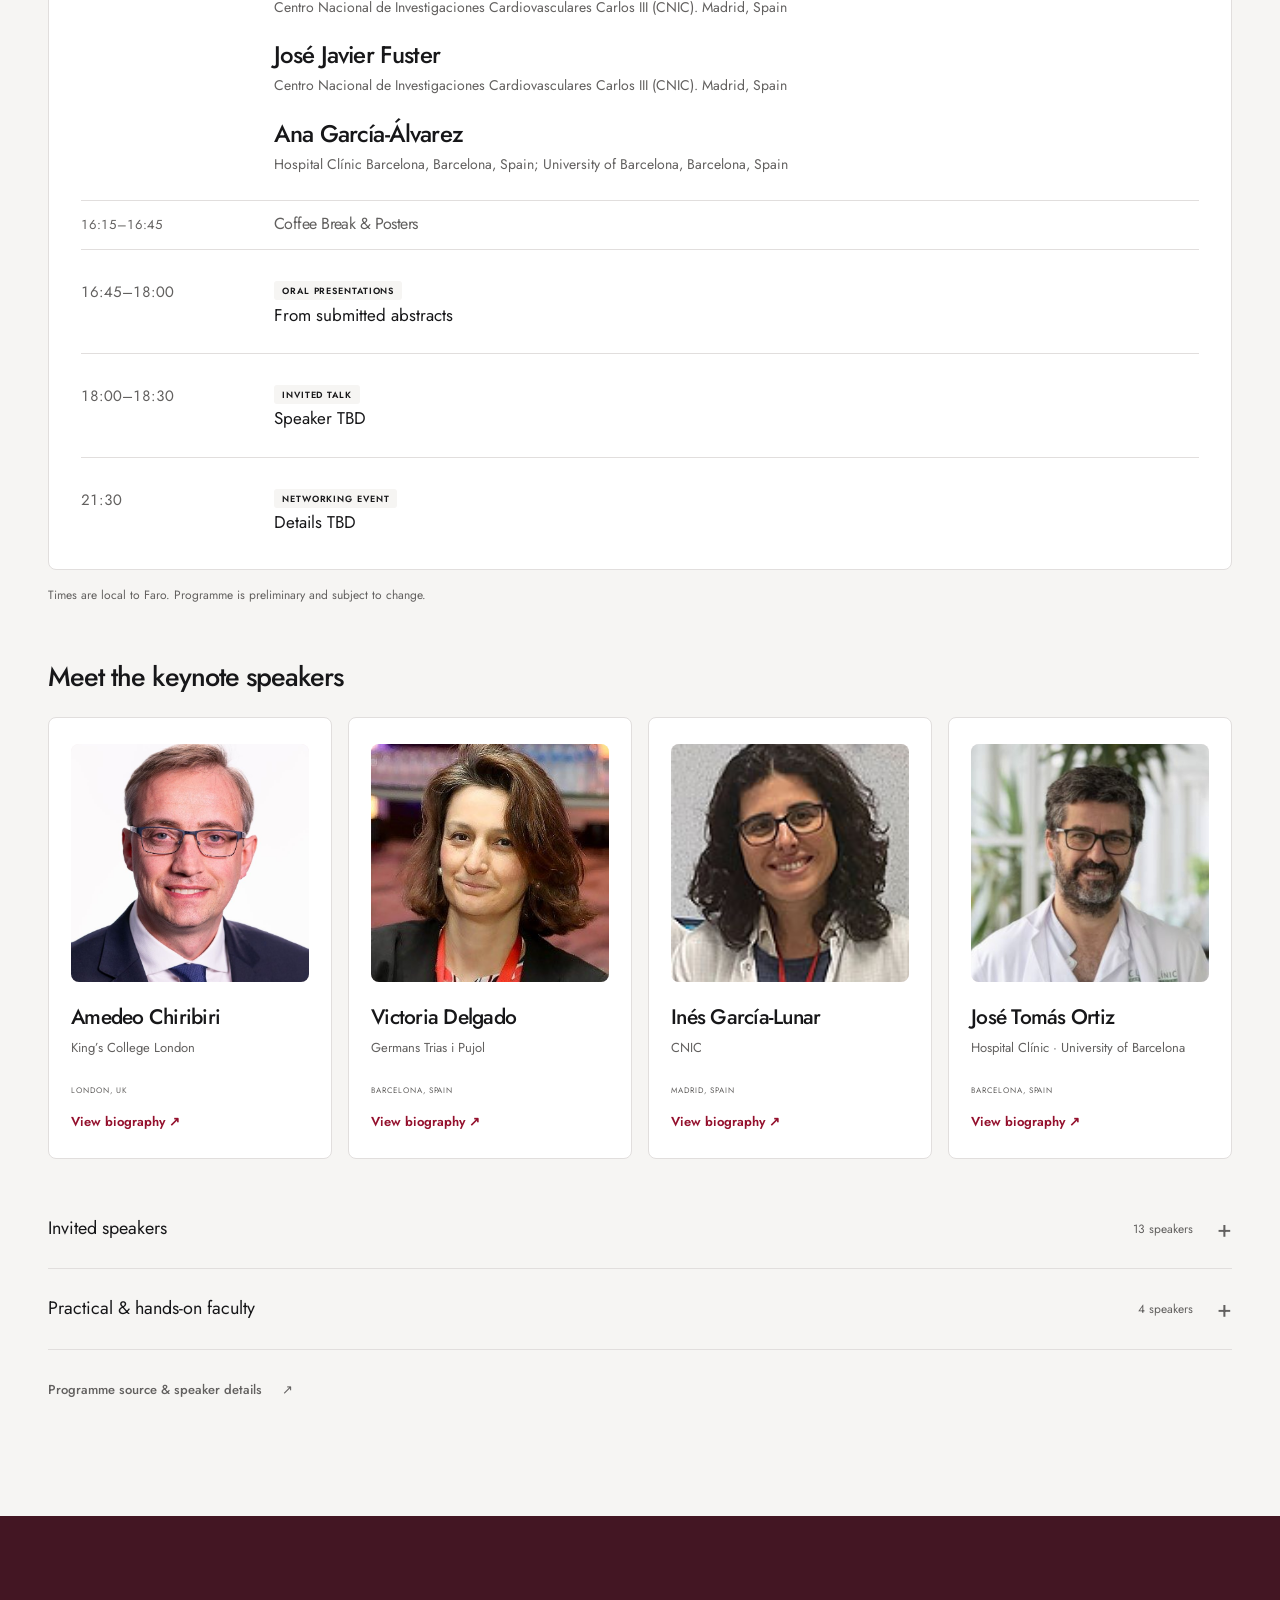
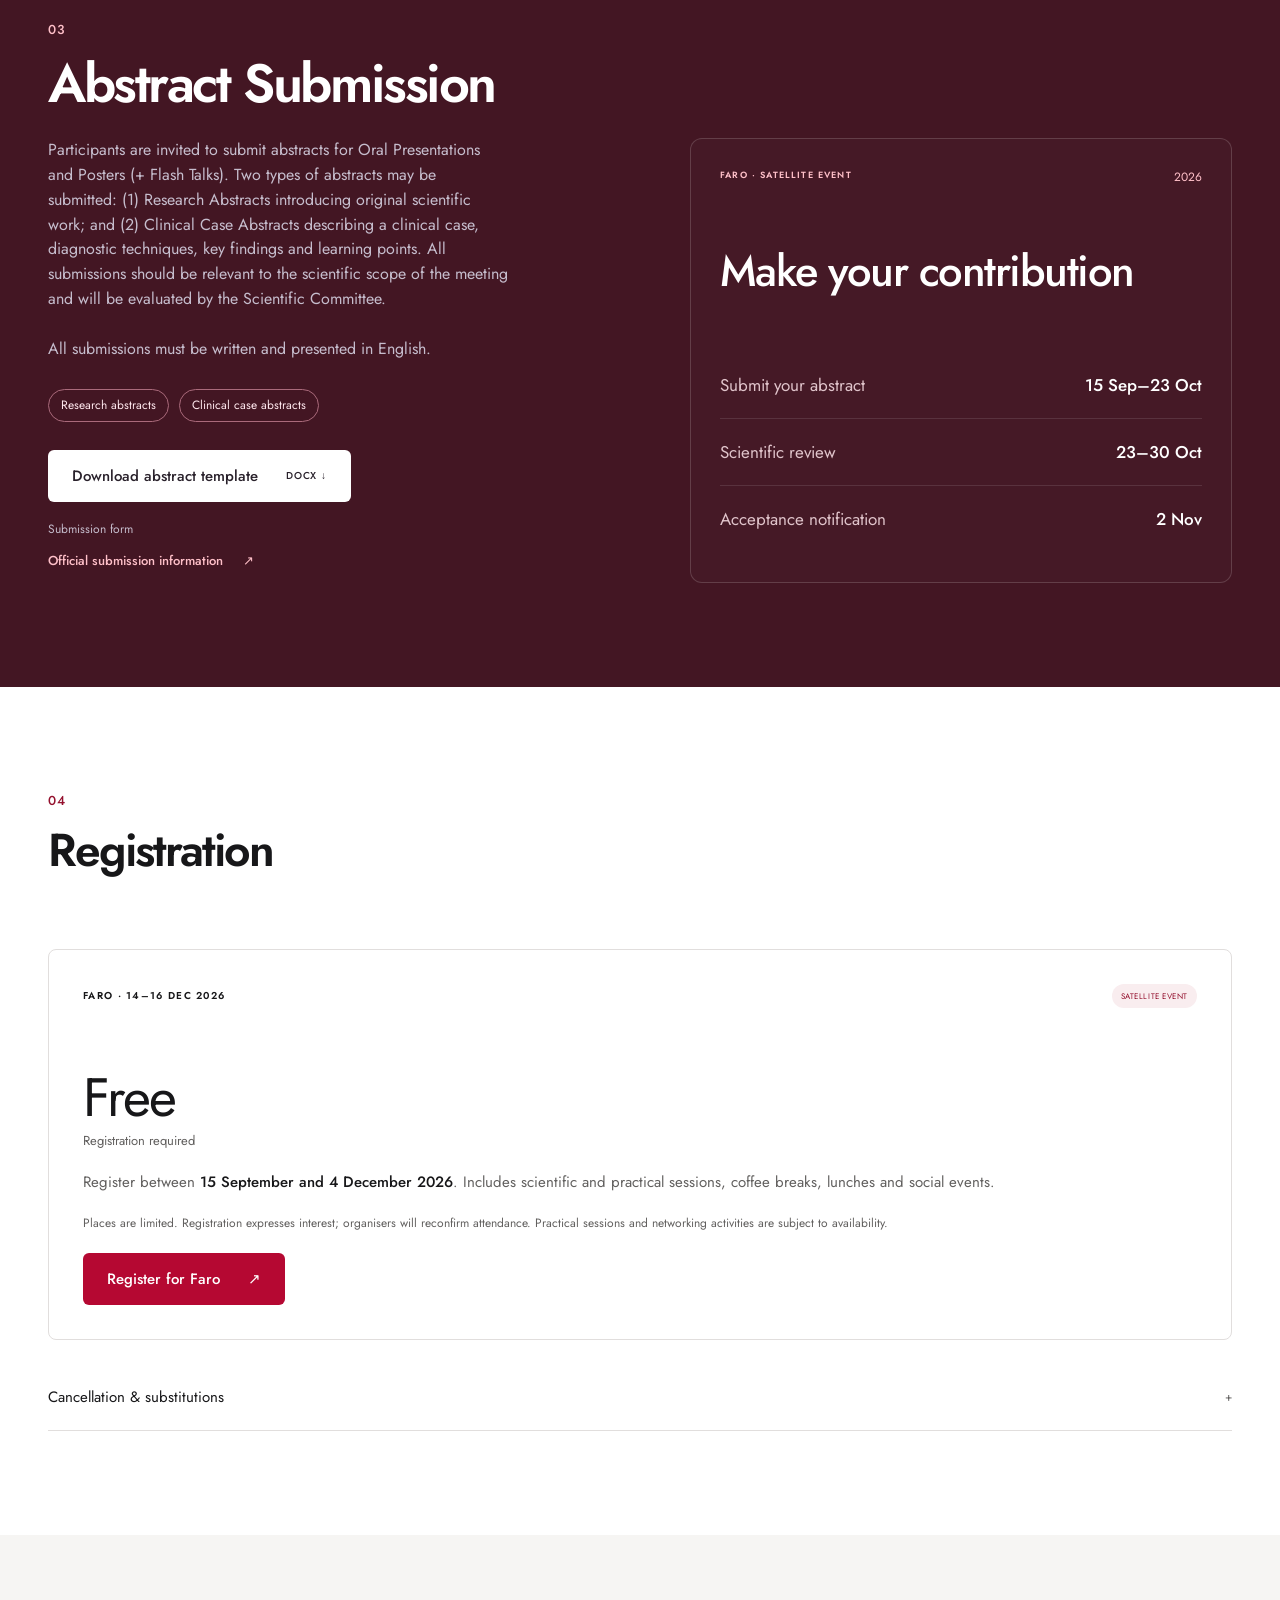
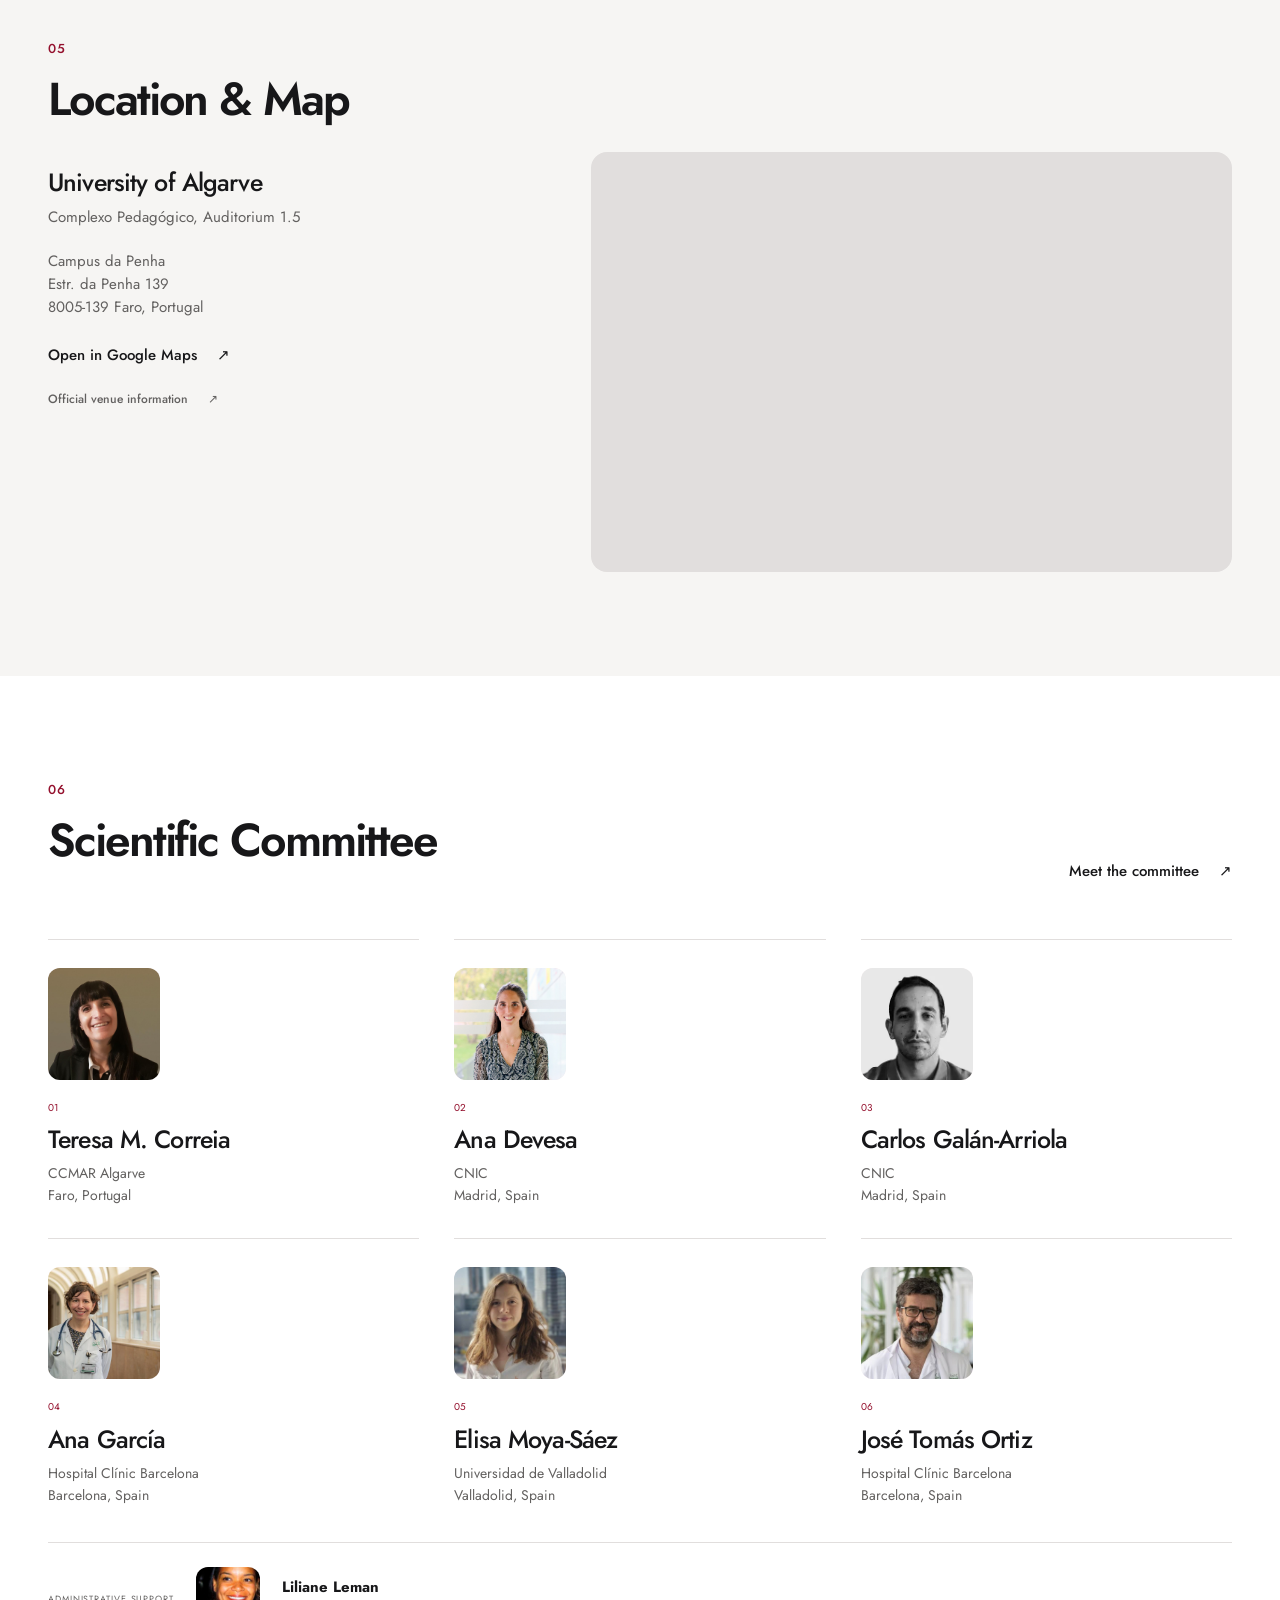
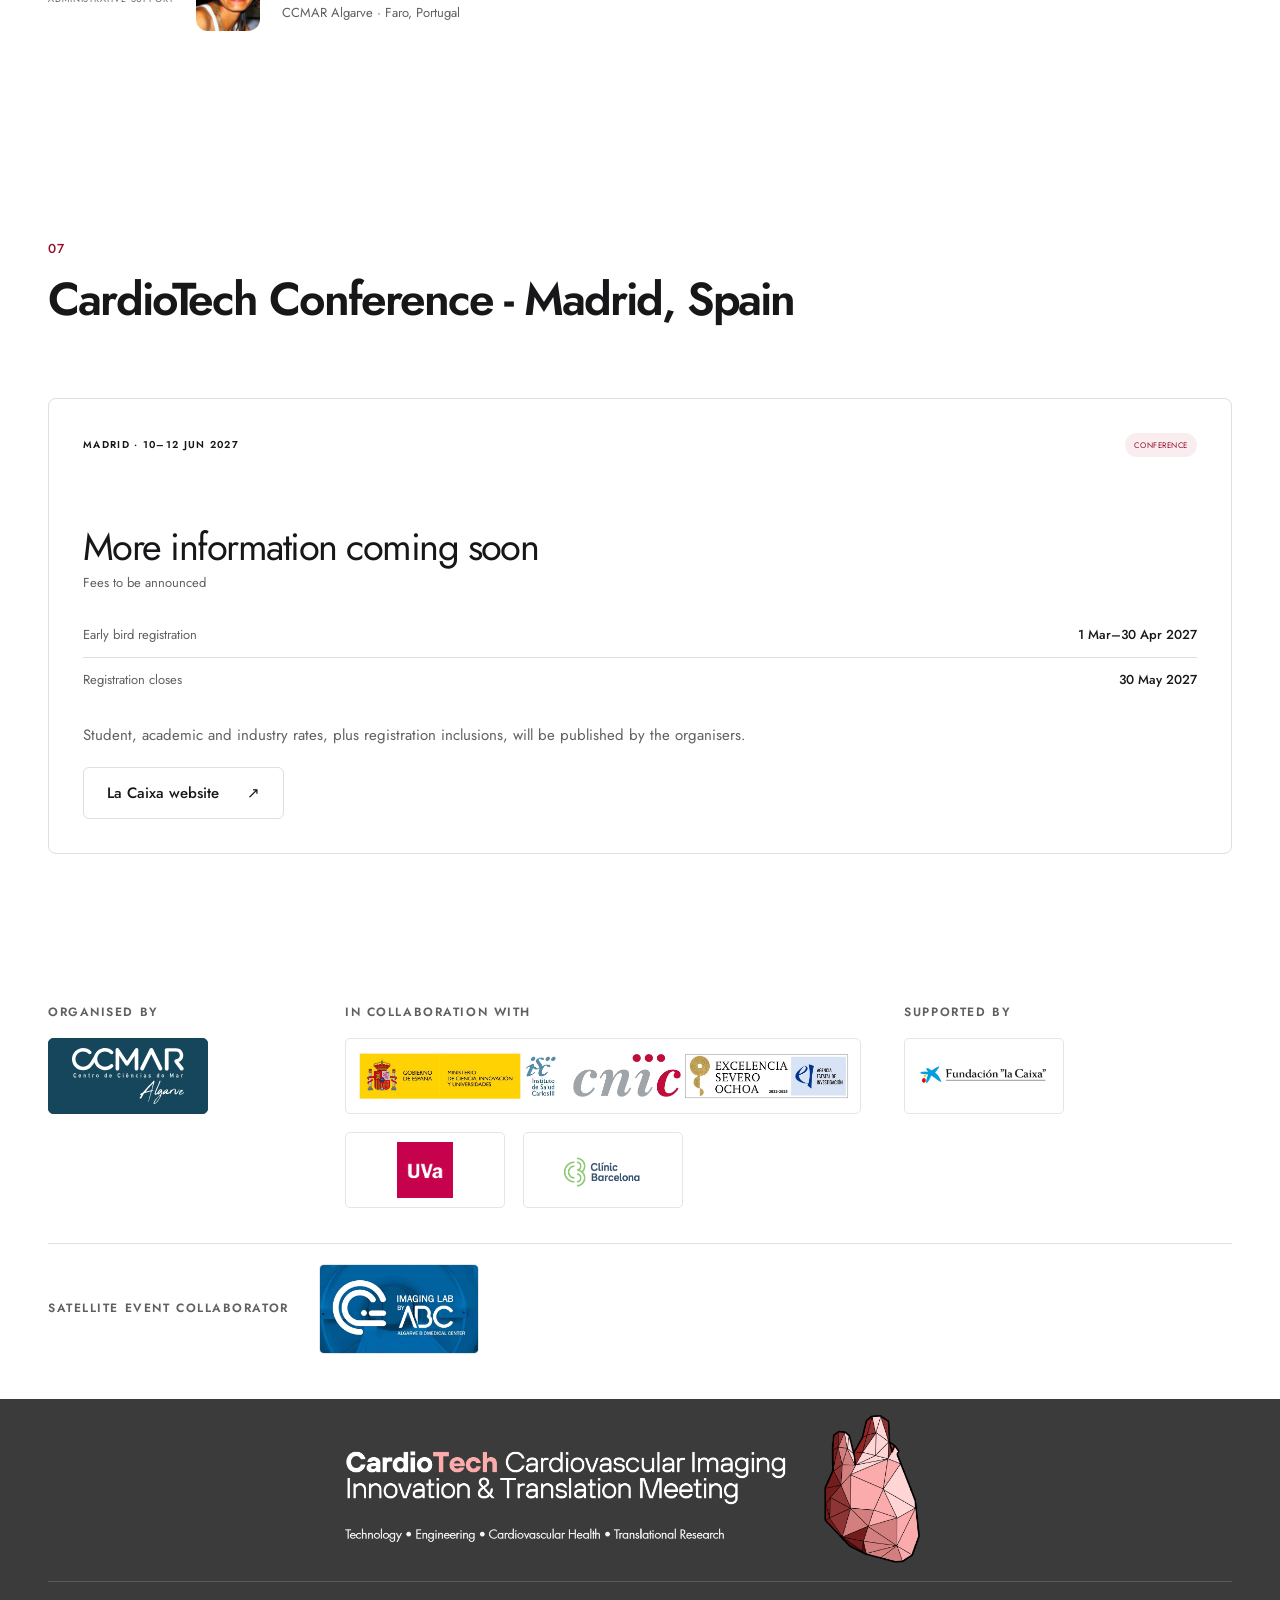
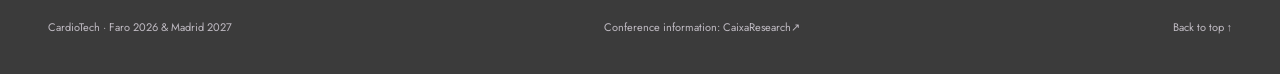
==== commit 081765fc: "save images" ====
--- a/index.html
+++ b/index.html
@@ -106,7 +106,7 @@
                 ><a class="button button-white" href="#programme"
                   >Explore the programme <span aria-hidden="true">↗</span></a
                 ><a class="button button-outline" href="#abstracts"
-                  >Abstract information <span aria-hidden="true">→</span></a
+                  >Abstract information <span aria-hidden="true">↗</span></a
                 >
               </div>
             </div>
@@ -187,8 +187,7 @@
                 role="tab"
                 tabindex="0"
               >
-                <span>DAY 01</span><strong>Monday, 14 Dec</strong
-                ></span>
+                <span>DAY 01</span><strong>Monday, 14 Dec</strong>
               </button>
               <button
                 aria-controls="day-panel-1"
@@ -197,8 +196,7 @@
                 role="tab"
                 tabindex="-1"
               >
-                <span>DAY 02</span><strong>Tuesday, 15 Dec</strong
-                ></span>
+                <span>DAY 02</span><strong>Tuesday, 15 Dec</strong>
               </button>
               <button
                 aria-controls="day-panel-2"
@@ -207,8 +205,7 @@
                 role="tab"
                 tabindex="-1"
               >
-                <span>DAY 03</span><strong>Wednesday, 16 Dec</strong
-                ></span>
+                <span>DAY 03</span><strong>Wednesday, 16 Dec</strong>
               </button>
             </div>
             <div
@@ -218,32 +215,146 @@
               role="tabpanel"
               tabindex="0"
             >
-              <div class="session">
-                <time datetime="09:15">09:15–10:00</time>
+              <div class="session session-break">
+                <time datetime="2026-12-14T08:30">08:30–09:00</time>
+                <div>
+                  <h3>Registration</h3>
+                </div>
+              </div>
+              <div class="session">
+                <time datetime="2026-12-14T09:00">09:00–09:15</time>
+                <div>
+                  <span class="session-tag">OPENING REMARKS</span>
+                  <ul class="session-speakers">
+                    <li>
+                      <h3>Teresa Matias Correia</h3>
+                      <p class="session-note">CCMAR Algarve, Faro, Portugal</p>
+                    </li>
+                  </ul>
+                </div>
+              </div>
+              <div class="session session-keynote">
+                <time datetime="2026-12-14T09:15">09:15–10:00</time>
                 <div>
                   <span class="session-tag">KEYNOTE</span>
                   <h3>Amedeo Chiribiri</h3>
-                </div>
-              </div>
-              <div class="session">
-                <time datetime="14:00">14:00–14:45</time>
+                  <p class="session-note">King's College London. London, United Kingdom</p>
+                </div>
+              </div>
+              <div class="session">
+                <time datetime="2026-12-14T10:00">10:00–10:30</time>
+                <div>
+                  <span class="session-tag">INVITED TALK</span>
+                  <ul class="session-speakers">
+                    <li>
+                      <h3>Lino Gonçalves</h3>
+                      <p class="session-note">University of Coimbra, Coimbra; ULS Coimbra, Portugal</p>
+                    </li>
+                  </ul>
+                </div>
+              </div>
+              <div class="session">
+                <time datetime="2026-12-14T10:30">10:30–10:45</time>
+                <div>
+                  <span class="session-tag">FLASH TALKS – POSTERS</span>
+                  <p class="session-speakers">From submitted abstracts</p>
+                </div>
+              </div>
+              <div class="session session-break">
+                <time datetime="2026-12-14T10:45">10:45–11:30</time>
+                <div>
+                  <h3>Coffee Break &amp; Posters</h3>
+                </div>
+              </div>
+              <div class="session">
+                <time datetime="2026-12-14T11:30">11:30–12:00</time>
+                <div>
+                  <span class="session-tag">INVITED TALK</span>
+                  <ul class="session-speakers">
+                    <li>
+                      <h3>Jorge Mimoso</h3>
+                      <p class="session-note">Hospital Universitário de Faro, ULS Algarve. Faro, Portugal</p>
+                    </li>
+                  </ul>
+                </div>
+              </div>
+              <div class="session">
+                <time datetime="2026-12-14T12:00">12:00–12:30</time>
+                <div>
+                  <span class="session-tag">INVITED TALK</span>
+                  <ul class="session-speakers">
+                    <li>
+                      <h3>Nuno Marques</h3>
+                      <p class="session-note">Hospital Universitário de Faro, ULS Algarve. Faro, Portugal</p>
+                    </li>
+                  </ul>
+                </div>
+              </div>
+              <div class="session">
+                <time datetime="2026-12-14T12:30">12:30–12:45</time>
+                <div>
+                  <span class="session-tag">ROUND TABLE DISCUSSION</span>
+                </div>
+              </div>
+              <div class="session session-break">
+                <time datetime="2026-12-14T12:45">12:45–14:15</time>
+                <div>
+                  <h3>Lunch</h3>
+                </div>
+              </div>
+              <div class="session session-keynote">
+                <time datetime="2026-12-14T14:15">14:15–15:00</time>
                 <div>
                   <span class="session-tag">KEYNOTE</span>
                   <h3>Inés García-Lunar</h3>
-                </div>
-              </div>
-              <div class="session">
-                <time datetime="14:45">14:45–16:00</time>
-                <div>
-                  <span class="session-tag neutral-tag">RESEARCH</span>
-                  <h3>CardioTech Talks</h3>
-                </div>
-              </div>
-              <div class="session">
-                <time datetime="17:00">17:00–18:15</time>
-                <div>
-                  <span class="session-tag neutral-tag">ABSTRACTS</span>
-                  <h3>Oral presentations</h3>
+                  <p class="session-note">Centro Nacional de Investigaciones Cardiovasculares Carlos III (CNIC). Madrid, Spain</p>
+                </div>
+              </div>
+              <div class="session">
+                <time datetime="2026-12-14T15:00">15:00–16:15</time>
+                <div>
+                  <span class="session-tag">CARDIOTECH TALKS</span>
+                  <ul class="session-speakers">
+                    <li>
+                      <h3>AnnaLaura Mastrangelo</h3>
+                      <p class="session-note">Centro Nacional de Investigaciones Cardiovasculares Carlos III (CNIC). Madrid, Spain</p>
+                    </li>
+                    <li>
+                      <h3>José Javier Fuster</h3>
+                      <p class="session-note">Centro Nacional de Investigaciones Cardiovasculares Carlos III (CNIC). Madrid, Spain</p>
+                    </li>
+                    <li>
+                      <h3>Ana García-Álvarez</h3>
+                      <p class="session-note">Hospital Clínic Barcelona, Barcelona, Spain; University of Barcelona, Barcelona, Spain</p>
+                    </li>
+                  </ul>
+                </div>
+              </div>
+              <div class="session session-break">
+                <time datetime="2026-12-14T16:15">16:15–16:45</time>
+                <div>
+                  <h3>Coffee Break &amp; Posters</h3>
+                </div>
+              </div>
+              <div class="session">
+                <time datetime="2026-12-14T16:45">16:45–18:00</time>
+                <div>
+                  <span class="session-tag">ORAL PRESENTATIONS</span>
+                  <p class="session-speakers">From submitted abstracts</p>
+                </div>
+              </div>
+              <div class="session">
+                <time datetime="2026-12-14T18:00">18:00–18:30</time>
+                <div>
+                  <span class="session-tag">INVITED TALK</span>
+                  <p class="session-speakers">Speaker TBD</p>
+                </div>
+              </div>
+              <div class="session">
+                <time datetime="2026-12-14T21:30">21:30</time>
+                <div>
+                  <span class="session-tag">NETWORKING EVENT</span>
+                  <p class="session-speakers">Details TBD</p>
                 </div>
               </div>
             </div>
@@ -255,32 +366,148 @@
               role="tabpanel"
               tabindex="0"
             >
-              <div class="session">
-                <time datetime="09:15">09:15–10:00</time>
+              <div class="session session-break">
+                <time datetime="2026-12-15T09:00">09:00–09:15</time>
+                <div>
+                  <h3>Registration</h3>
+                </div>
+              </div>
+              <div class="session session-keynote">
+                <time datetime="2026-12-15T09:15">09:15–10:00</time>
                 <div>
                   <span class="session-tag">KEYNOTE</span>
                   <h3>Victoria Delgado</h3>
-                </div>
-              </div>
-              <div class="session">
-                <time datetime="11:00">11:00–12:15</time>
-                <div>
-                  <span class="session-tag neutral-tag">INNOVATION</span>
-                  <h3>CardioTech Industry</h3>
-                </div>
-              </div>
-              <div class="session">
-                <time datetime="13:45">13:45–14:30</time>
+                  <p class="session-note">Hospital University Germans Trias i Pujol. Barcelona, Spain</p>
+                </div>
+              </div>
+              <div class="session">
+                <time datetime="2026-12-15T10:00">10:00–10:30</time>
+                <div>
+                  <span class="session-tag">INVITED TALK</span>
+                  <ul class="session-speakers">
+                    <li>
+                      <h3>Antonio Ferreira</h3>
+                      <p class="session-note">Hospital da Luz. Lisboa, Portugal; Hospital de Santa Cruz. Lisbon, Portugal</p>
+                    </li>
+                  </ul>
+                </div>
+              </div>
+              <div class="session">
+                <time datetime="2026-12-15T10:30">10:30–10:45</time>
+                <div>
+                  <span class="session-tag">FLASH TALKS – POSTERS</span>
+                  <p class="session-speakers">From submitted abstracts</p>
+                </div>
+              </div>
+              <div class="session session-break">
+                <time datetime="2026-12-15T10:45">10:45–11:30</time>
+                <div>
+                  <h3>Coffee Break &amp; Posters</h3>
+                </div>
+              </div>
+              <div class="session">
+                <time datetime="2026-12-15T11:30">11:30–12:15</time>
+                <div>
+                  <span class="session-tag">CARDIOTECH INDUSTRY</span>
+                  <ul class="session-speakers">
+                    <li>
+                      <h3>Philips Healthcare</h3>
+                      <p class="session-note">Javier Sánchez-González</p>
+                    </li>
+                    <li>
+                      <h3>Northh Medical</h3>
+                      <p class="session-note">TBA</p>
+                    </li>
+                    <li>
+                      <h3>AuroraMed</h3>
+                      <p class="session-note">TBA</p>
+                    </li>
+                  </ul>
+                  <p class="session-speakers">Further participants TBD</p>
+                </div>
+              </div>
+              <div class="session">
+                <time datetime="2026-12-15T12:15">12:15–12:30</time>
+                <div>
+                  <span class="session-tag">ROUND TABLE DISCUSSION</span>
+                </div>
+              </div>
+              <div class="session session-break">
+                <time datetime="2026-12-15T12:30">12:30–13:45</time>
+                <div>
+                  <h3>Lunch</h3>
+                </div>
+              </div>
+              <div class="session session-keynote">
+                <time datetime="2026-12-15T13:45">13:45–14:30</time>
                 <div>
                   <span class="session-tag">KEYNOTE</span>
                   <h3>José Tomás Ortiz</h3>
-                </div>
-              </div>
-              <div class="session">
-                <time datetime="17:30">17:30–18:45</time>
-                <div>
-                  <span class="session-tag neutral-tag">TRANSLATION</span>
-                  <h3>CardioTech Impulse</h3>
+                  <p class="session-note">Hospital Clínic Barcelona, Barcelona, Spain; University of Barcelona, Barcelona, Spain</p>
+                </div>
+              </div>
+              <div class="session">
+                <time datetime="2026-12-15T14:30">14:30–16:15</time>
+                <div>
+                  <span class="session-tag">CARDIOTECH TALKS</span>
+                  <ul class="session-speakers">
+                    <li>
+                      <h3>Carlos Galán-Arriola</h3>
+                      <p class="session-note">Centro Nacional de Investigaciones Cardiovasculares Carlos III (CNIC). Madrid, Spain</p>
+                    </li>
+                    <li>
+                      <h3>Carlos Alberola-López</h3>
+                      <p class="session-note">Universidad de Valladolid, Valladolid, Spain</p>
+                    </li>
+                    <li>
+                      <h3>Teresa Matias Correia</h3>
+                      <p class="session-note">CCMAR Algarve, Faro, Portugal</p>
+                    </li>
+                    <li>
+                      <h3>Lino Ferreira</h3>
+                      <p class="session-note">University of Coimbra, Coimbra, Portugal</p>
+                    </li>
+                  </ul>
+                </div>
+              </div>
+              <div class="session session-break">
+                <time datetime="2026-12-15T16:15">16:15–16:45</time>
+                <div>
+                  <h3>Coffee Break &amp; Posters</h3>
+                </div>
+              </div>
+              <div class="session">
+                <time datetime="2026-12-15T16:45">16:45–17:30</time>
+                <div>
+                  <span class="session-tag">ORAL PRESENTATIONS</span>
+                  <p class="session-speakers">From submitted abstracts</p>
+                </div>
+              </div>
+              <div class="session">
+                <time datetime="2026-12-15T17:30">17:30–18:45</time>
+                <div>
+                  <span class="session-tag">CARDIOTECH IMPULSE</span>
+                  <ul class="session-speakers">
+                    <li>
+                      <h3>Pedro Correia</h3>
+                      <p class="session-note">University of Aveiro, Aveiro, Portugal</p>
+                    </li>
+                    <li>
+                      <h3>Andreia Pereira</h3>
+                      <p class="session-note">Instituto de Investigação e Inovação em Saúde (i3S), Porto, Portugal</p>
+                    </li>
+                    <li>
+                      <h3>Andreu Climent</h3>
+                      <p class="session-note">Corify Care, Madrid, Spain</p>
+                    </li>
+                  </ul>
+                </div>
+              </div>
+              <div class="session">
+                <time datetime="2026-12-15T18:45">18:45</time>
+                <div>
+                  <span class="session-tag">CLOSING SESSION: CARDIOTECH MADRID &amp; NETWORKING EVENT</span>
+                  <p class="session-speakers">Details TBD</p>
                 </div>
               </div>
             </div>
@@ -293,38 +520,83 @@
               tabindex="0"
             >
               <div class="session">
-                <time datetime="09:00">09:00–11:00</time>
-                <div>
-                  <span class="session-tag">PRACTICAL</span>
-                  <h3>Duarte Silva · Fábio Fernandes</h3>
-                </div>
-              </div>
-              <div class="session">
-                <time datetime="11:30">11:30–12:30</time>
-                <div>
-                  <span class="session-tag neutral-tag">CLINICAL</span>
-                  <h3>CardioTech Clinical Cases</h3>
-                </div>
-              </div>
-              <div class="session">
-                <time datetime="12:30">12:30–13:00</time>
-                <div>
-                  <span class="session-tag neutral-tag">DISCUSSION</span>
-                  <h3>Round table &amp; closing</h3>
-                </div>
-              </div>
-              <div class="session">
-                <time datetime="14:15">14:15–16:15</time>
-                <div>
-                  <span class="session-tag">HANDS-ON</span>
-                  <h3>CardioTech Hands-on</h3>
+                <time datetime="2026-12-16T09:00">09:00–10:00</time>
+                <div>
+                  <span class="session-tag">CARDIOTECH PRACTICAL</span>
+                  <ul class="session-speakers">
+                    <li>
+                      <h3>Duarte Silva</h3>
+                      <p class="session-note">Algarve Biomedical Centre - Imaging Lab by ABC</p>
+                    </li>
+                  </ul>
+                </div>
+              </div>
+              <div class="session">
+                <time datetime="2026-12-16T10:00">10:00–11:00</time>
+                <div>
+                  <span class="session-tag">CARDIOTECH PRACTICAL</span>
+                  <ul class="session-speakers">
+                    <li>
+                      <h3>Fábio Fernandes</h3>
+                      <p class="session-note">Hospital Universitário de Faro, ULS Algarve. Faro, Portugal</p>
+                    </li>
+                  </ul>
+                </div>
+              </div>
+              <div class="session session-break">
+                <time datetime="2026-12-16T11:00">11:00–11:30</time>
+                <div>
+                  <h3>Coffee Break</h3>
+                </div>
+              </div>
+              <div class="session">
+                <time datetime="2026-12-16T11:30">11:30–12:30</time>
+                <div>
+                  <span class="session-tag">CARDIOTECH CLINICAL CASES</span>
+                  <ul class="session-speakers">
+                    <li>
+                      <h3>José Tomás Ortiz</h3>
+                      <p class="session-note">Hospital Clínic Barcelona, Barcelona, Spain; University of Barcelona, Barcelona, Spain</p>
+                    </li>
+                    <li>
+                      <h3>Raúl Sánchez Giménez</h3>
+                      <p class="session-note">Hospital Universitario Sant Joan de Reus, Tarragona, Spain</p>
+                    </li>
+                    <li>
+                      <h3>Francisco Dias Cláudio</h3>
+                      <p class="session-note">ULS Évora. Évora, Portugal</p>
+                    </li>
+                    <li>
+                      <h3>Catarina Águas</h3>
+                      <p class="session-note">Hospital Universitário de Faro, ULS Algarve. Faro, Portugal</p>
+                    </li>
+                  </ul>
+                </div>
+              </div>
+              <div class="session">
+                <time datetime="2026-12-16T12:30">12:30–13:00</time>
+                <div>
+                  <span class="session-tag">ROUND TABLE DISCUSSION &amp; CLOSING</span>
+                </div>
+              </div>
+              <div class="session session-break">
+                <time datetime="2026-12-16T13:00">13:00–14:15</time>
+                <div>
+                  <h3>Lunch Boxes</h3>
+                </div>
+              </div>
+              <div class="session">
+                <time datetime="2026-12-16T14:15">14:15–16:15</time>
+                <div>
+                  <span class="session-tag">CARDIOTECH HANDS-ON</span>
+                  <p class="session-speakers">Algarve Biomedical Centre - Imaging Lab by ABC; Hospital de Faro, ULS Algarve. Faro, Portugal</p>
                 </div>
               </div>
             </div>
           </div>
           <p class="schedule-note">
             Times are local to Faro. Programme is preliminary and subject to
-            change; the linked PDF contains the complete schedule.
+            change.
           </p>
           <div class="speakers-heading">
             <h3>Meet the keynote speakers</h3>
@@ -351,7 +623,7 @@
                 </div>
                 <span class="speaker-location">LONDON, UK</span>
                 <span class="speaker-bio-link"
-                  >View biography</span></span
+                   >View biography <span aria-hidden="true">↗</span></span
                 >
               </a>
             </article>
@@ -375,7 +647,7 @@
                 </div>
                 <span class="speaker-location">BARCELONA, SPAIN</span>
                 <span class="speaker-bio-link"
-                  >View biography</span>
+                   >View biography <span aria-hidden="true">↗</span></span
                 >
               </a>
             </article>
@@ -399,7 +671,7 @@
                 </div>
                 <span class="speaker-location">MADRID, SPAIN</span>
                 <span class="speaker-bio-link"
-                  >View biography</span></span
+                   >View biography <span aria-hidden="true">↗</span></span
                 >
               </a>
             </article>
@@ -673,7 +945,9 @@
           <div>
             <!-- <p class="section-intro-title">Your research.<br />The next conversation.</p> -->
             <p>
-              Participants are invited to submit abstracts for Oral Presentations and Posters (+ Flash Talks). Two types of abstracts may be submitted: (1)   Research Abstracts introducing original scientific work; and (2) Clinical Case Abstracts describing a clinical case, diagnostic techniques, key findings and learning points. All submissions should be relevant to the scientific scope of the meeting and will be evaluated by the Scientific Committee.
+              Participants are invited to submit abstracts for Oral Presentations and Posters (+ Flash Talks). Two types of abstracts may be submitted: (1)   Research Abstracts introducing original scientific work; and (2) Clinical Case Abstracts describing a clinical case, diagnostic techniques, key findings and learning points. All submissions should be relevant to the scientific scope of the meeting and will be evaluated by the Scientific Committee. 
+              <br>
+              <br> All submissions must be written and presented in English.
             </p>
             <div class="abstract-types">
               <span>Research abstracts</span
--- a/styles.css
+++ b/styles.css
@@ -713,6 +713,47 @@
   font-size: 20px;
   color: var(--muted);
 }
+.session {
+  align-items: start;
+}
+.session time {
+  padding-top: 6px;
+}
+.session-keynote h3 {
+  color: var(--accent);
+}
+.session:not(.session-keynote) .session-tag {
+  color: var(--text);
+  background: var(--subtle);
+}
+.session-tag + .session-note {
+  margin-top: 10px;
+}
+.session-note {
+  margin: 6px 0 0;
+  font-size: 14px;
+  color: var(--muted);
+}
+.session-speakers {
+  list-style: none;
+  margin: 0;
+  padding: 0;
+  display: grid;
+  gap: 16px;
+}
+.session-break {
+  padding: 14px 0;
+}
+.session-break time {
+  padding-top: 0;
+  font-size: 13px;
+}
+.session-break h3 {
+  margin: 0;
+  font-size: 16px;
+  font-weight: 400;
+  color: var(--muted);
+}
 .schedule-note {
   font-size: 12px;
   color: var(--muted);
@@ -1573,6 +1614,9 @@
     font-size: 20px;
     line-height: 1.2;
   }
+  .session-break h3 {
+    font-size: 15px;
+  }
   .session-marker {
     display: none;
   }
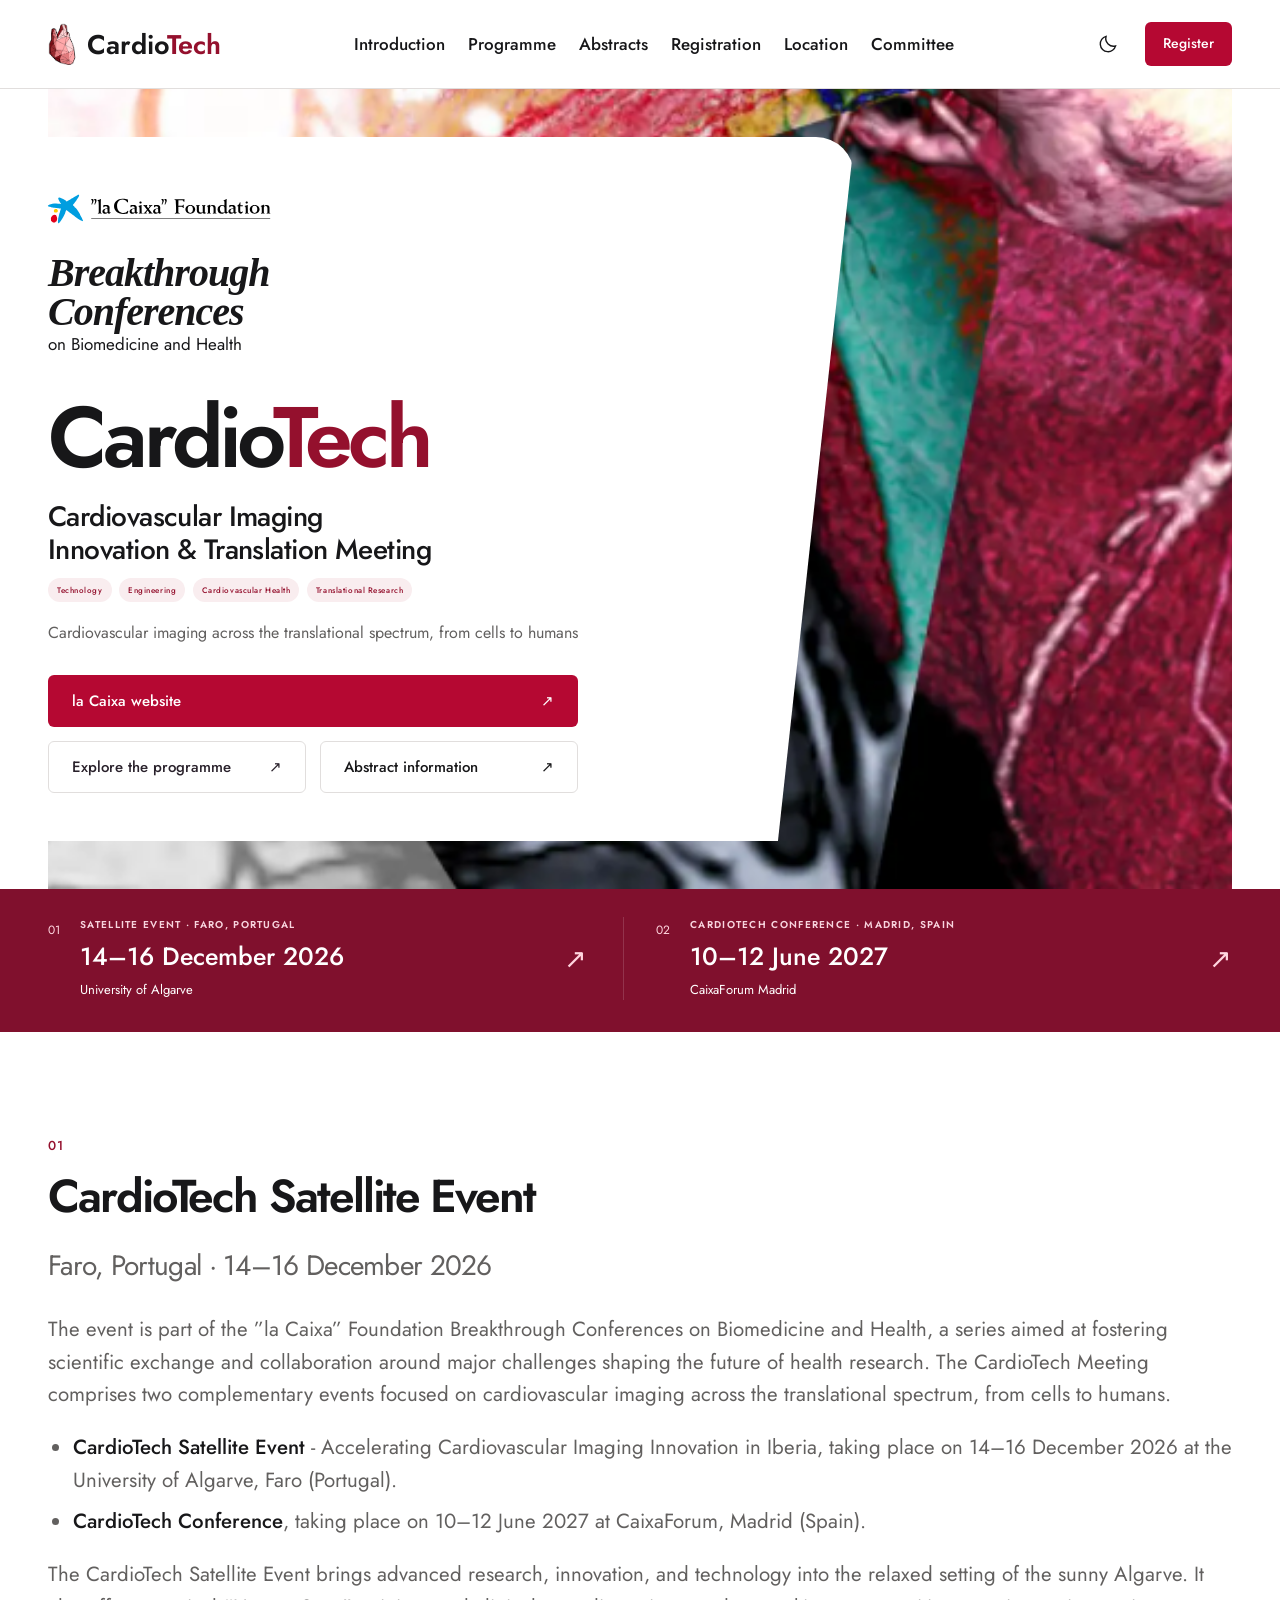
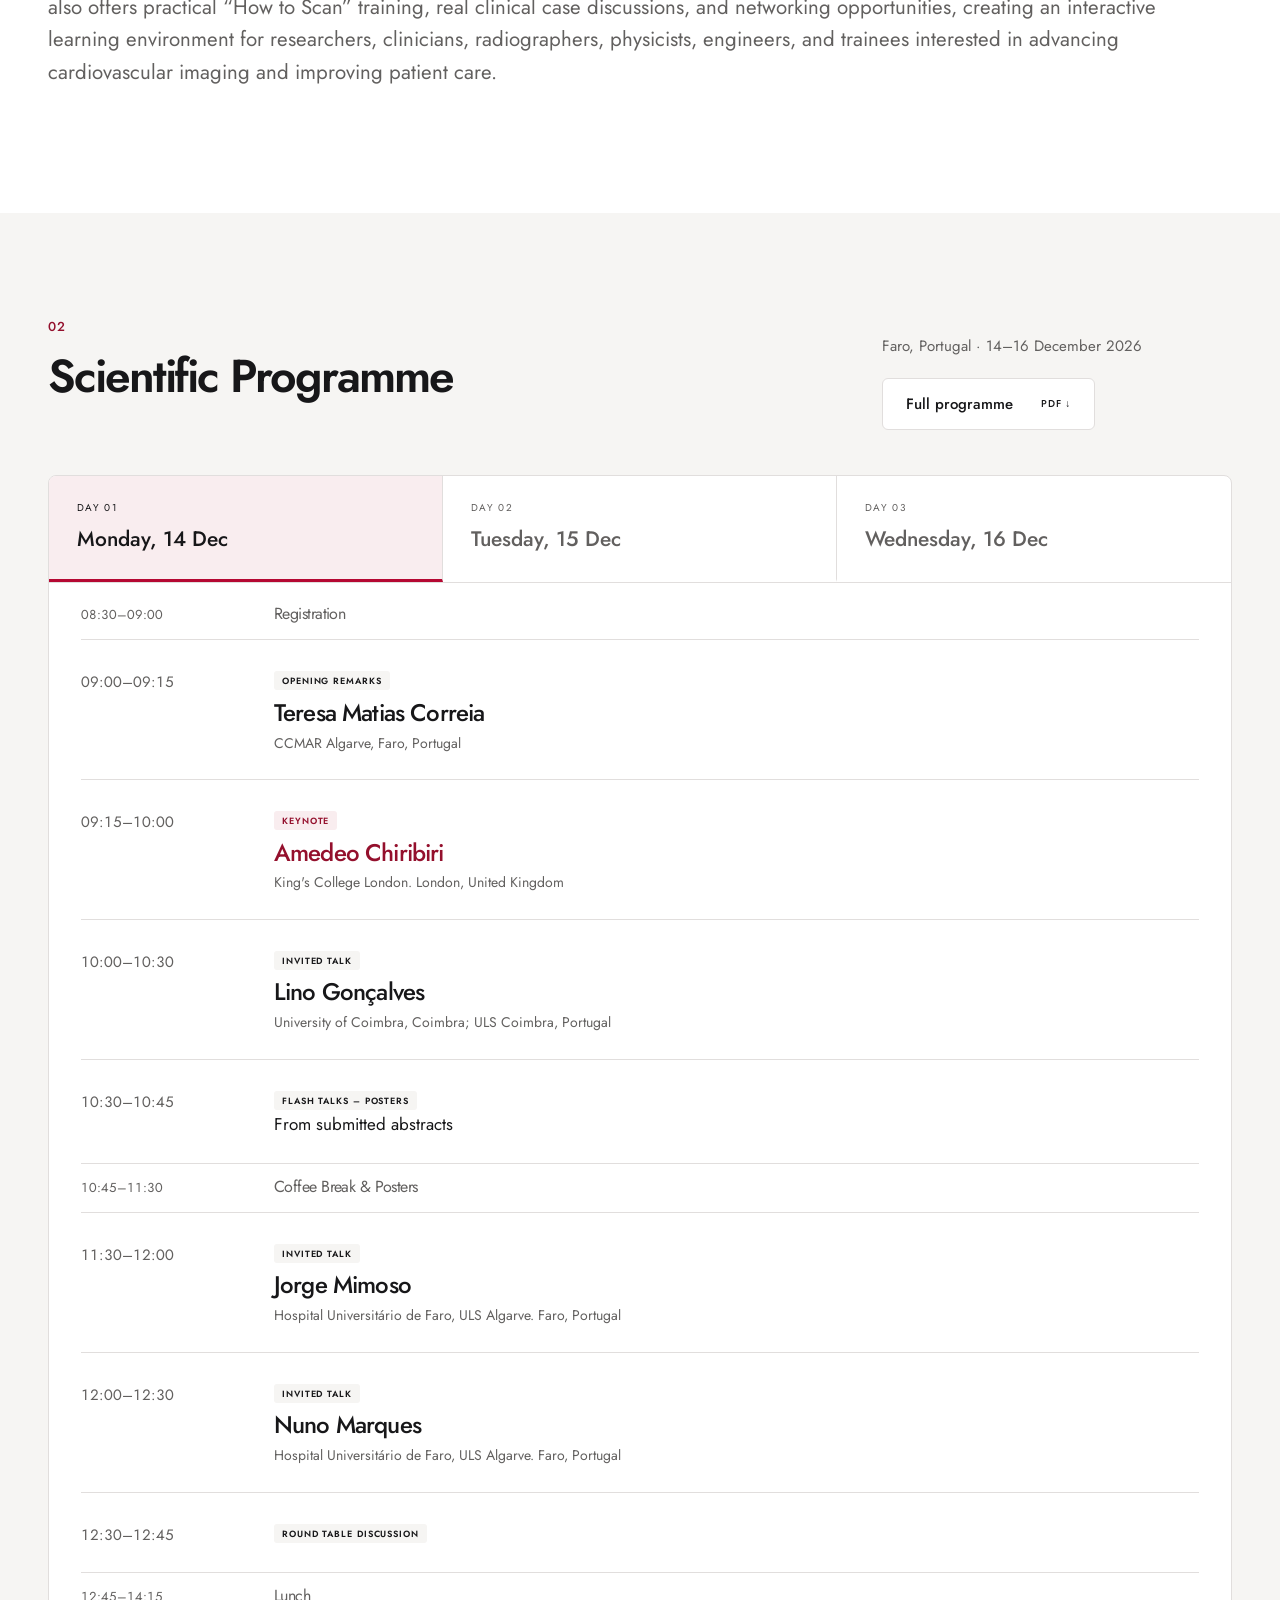
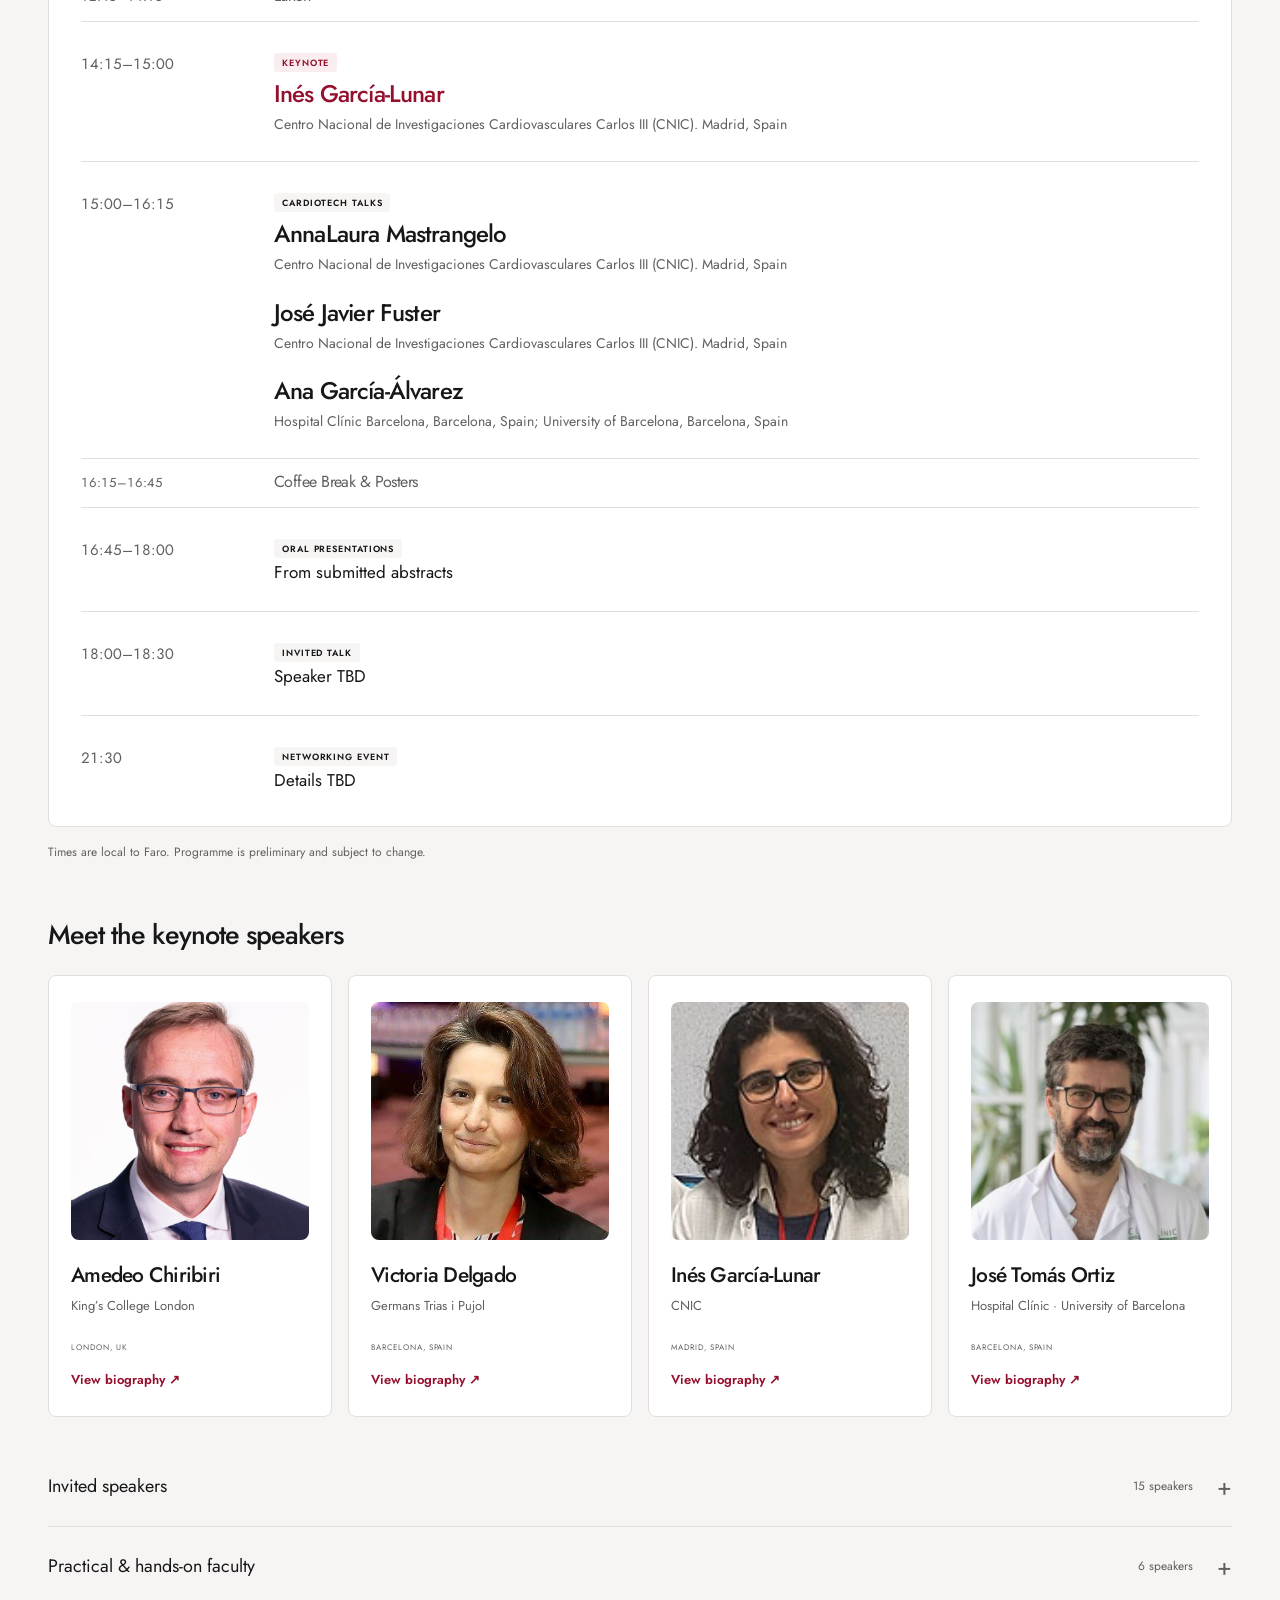
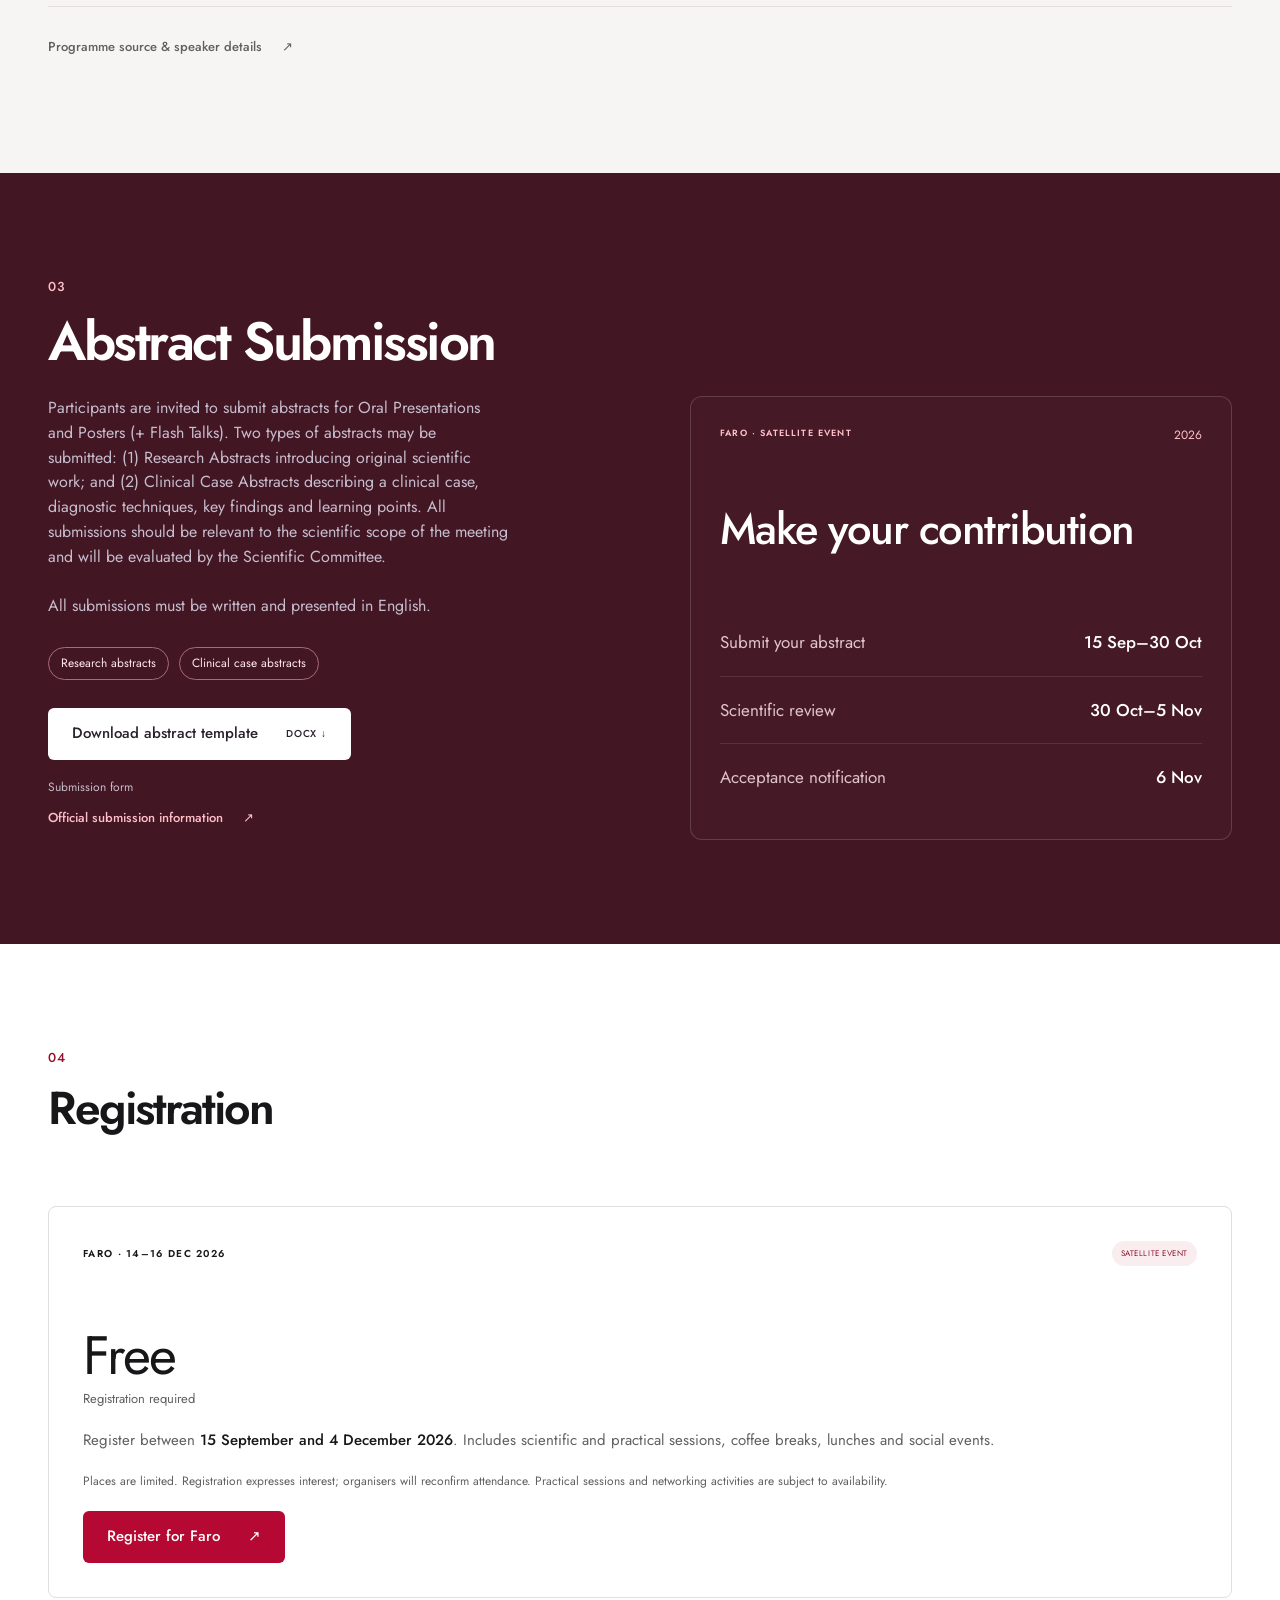
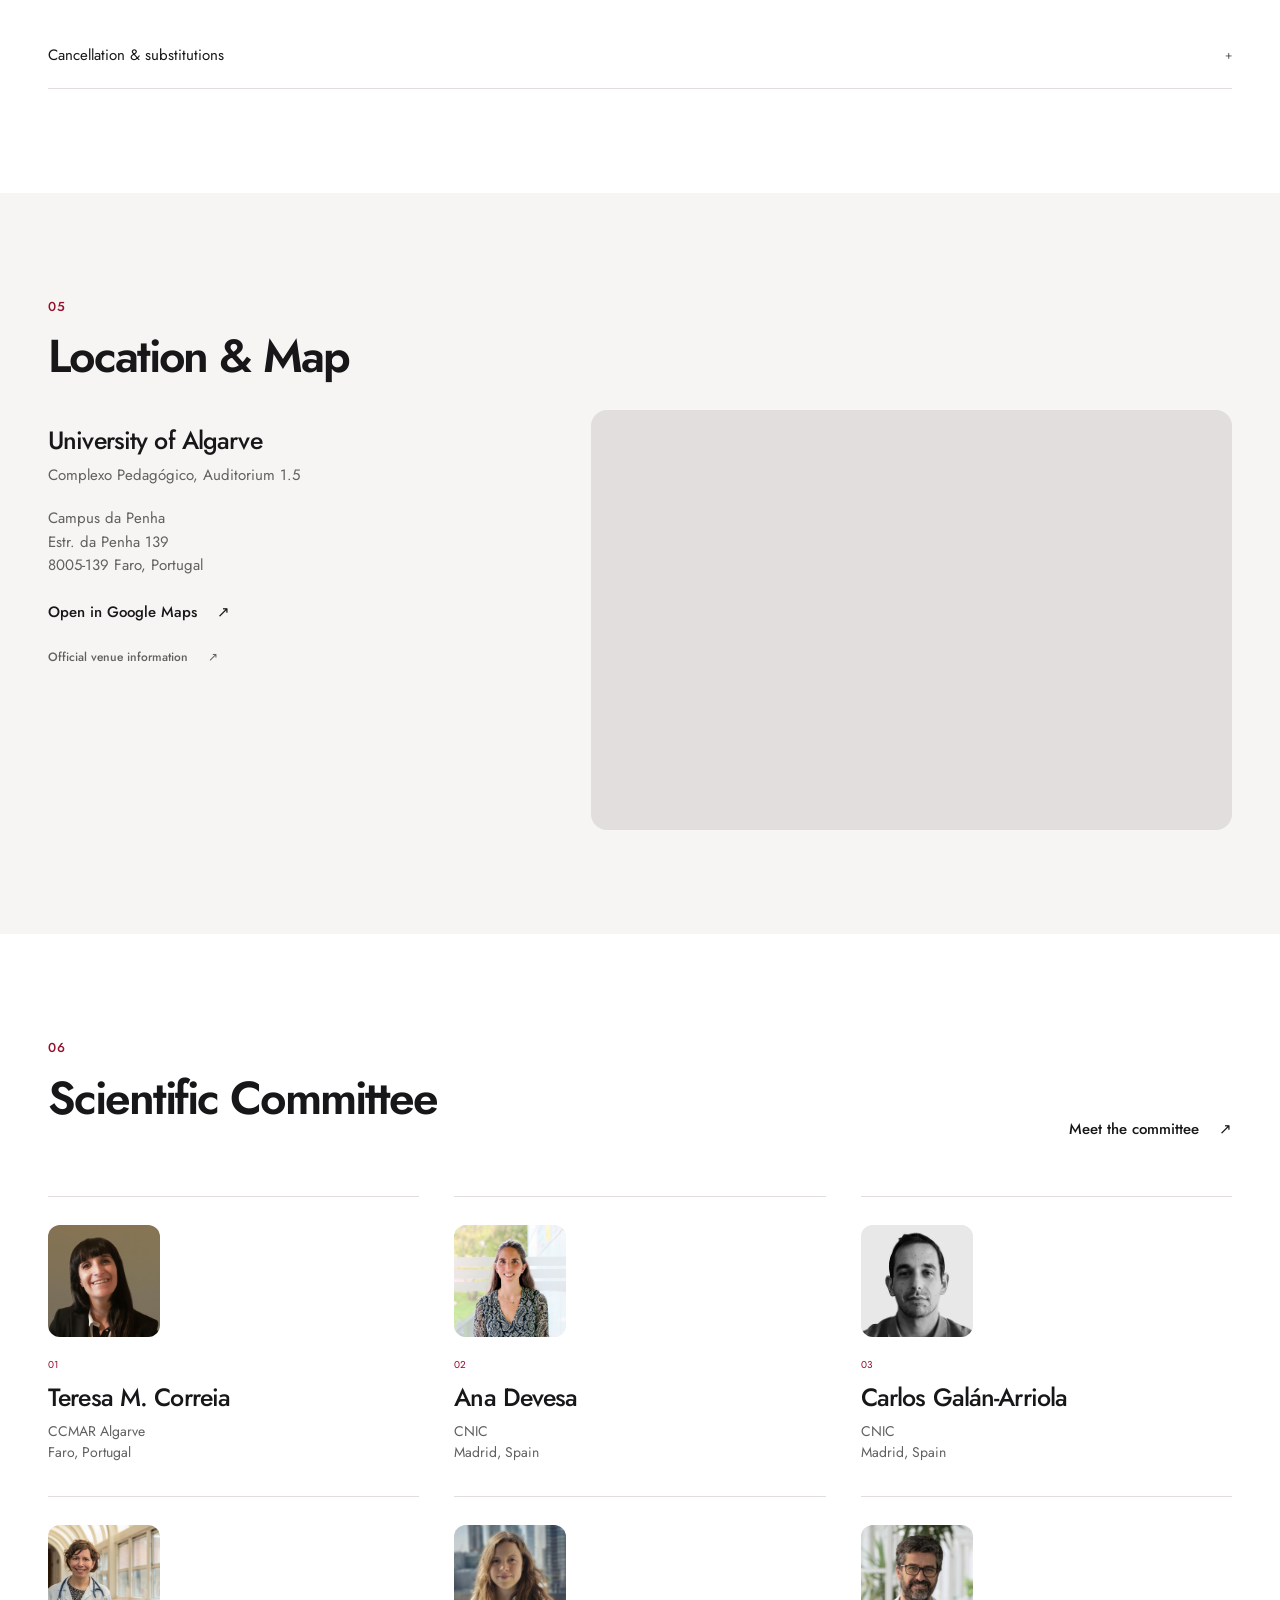
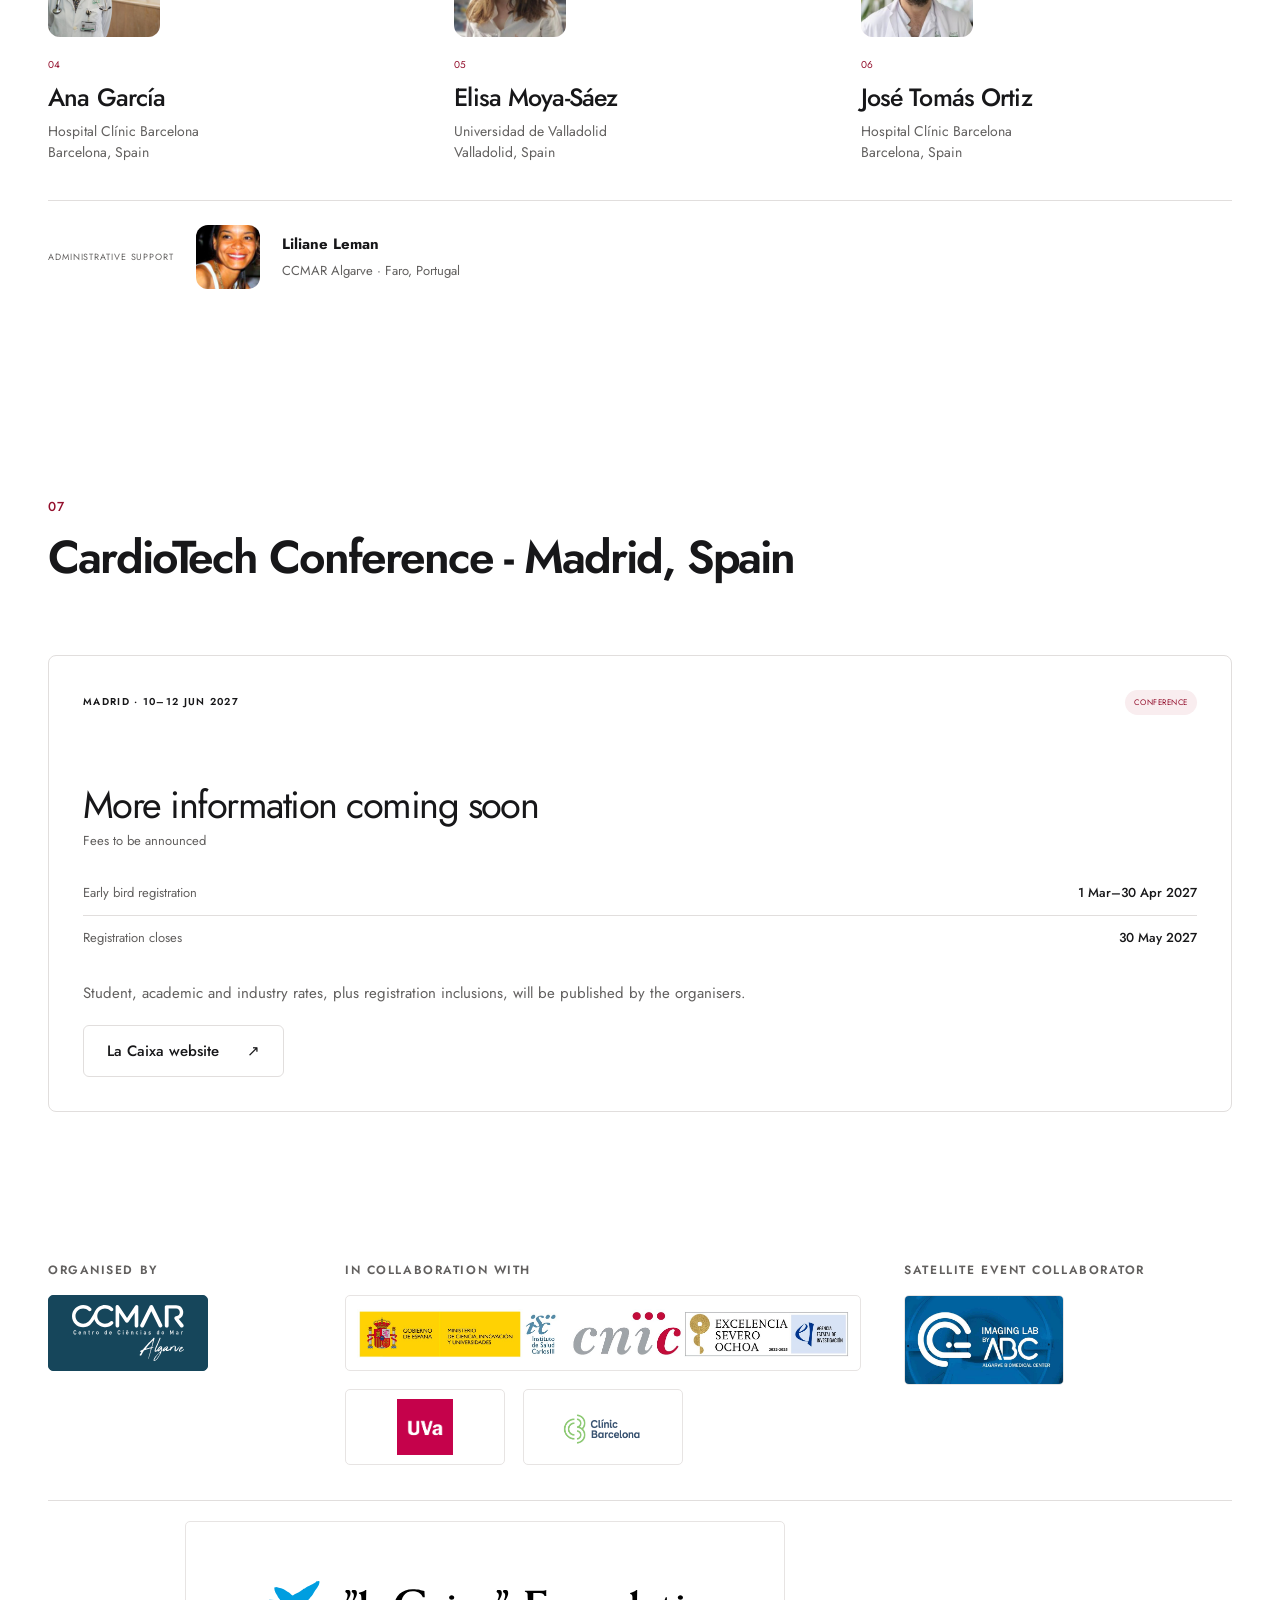
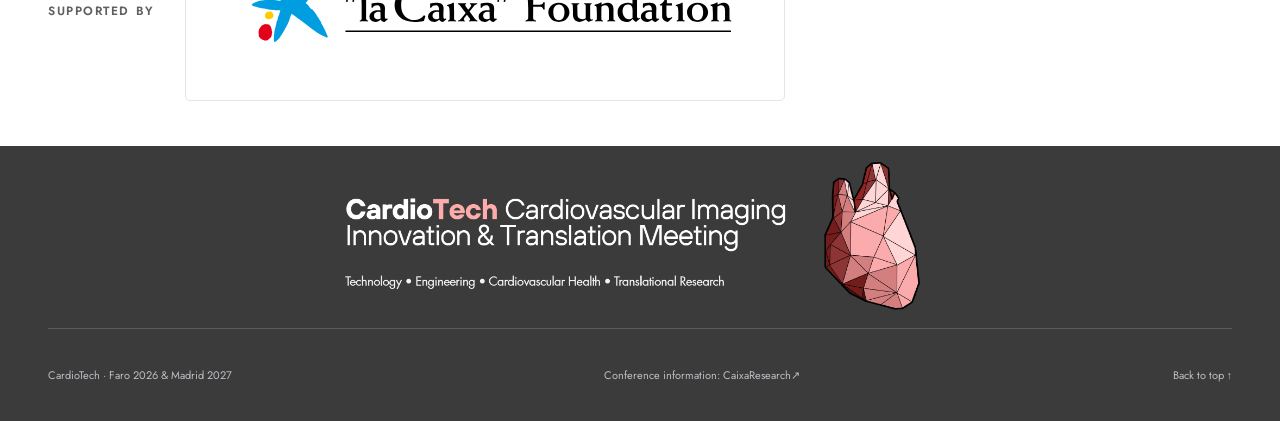
==== commit 61c4efed: "add code" ====
--- a/index.html
+++ b/index.html
@@ -81,9 +81,9 @@
               <img
                 alt="”la Caixa” Foundation logo"
                 class="poster-series-logo"
-                height="737"
-                src="assets/logos/la-caixa.png"
-                width="2048"
+                height="128"
+                src="assets/logos/FLC_CaixaResearch_2026_EN.svg"
+                width="500"
               />
               <em>Breakthrough<br />Conferences</em>
               on Biomedicine and Health
@@ -149,14 +149,36 @@
                 Faro, Portugal · 14–16 December 2026
               </p>
         <p class="intro-lead">
-          The CardioTech Satellite Event brings advanced research, innovation, and technology
-          into the relaxed setting of the sunny Algarve. It also offers
-          practical “How to Scan” training, real clinical case discussions, and
-          networking opportunities, creating an interactive learning
-          environment for researchers, clinicians, radiographers, physicists,
-          engineers, and trainees interested in advancing cardiovascular
-          imaging and improving patient care.
+          The event is part of the ”la Caixa” Foundation Breakthrough
+          Conferences on Biomedicine and Health, a series aimed at fostering
+          scientific exchange and collaboration around major challenges shaping
+          the future of health research. The CardioTech Meeting comprises two
+          complementary events focused on cardiovascular imaging across the
+          translational spectrum, from cells to humans.
         </p>
+        <ul class="intro-lead intro-events">
+          <li>
+            <strong>CardioTech Satellite Event</strong> - Accelerating
+            Cardiovascular Imaging Innovation in Iberia, taking place on 14–16
+            December 2026 at the University of Algarve, Faro (Portugal).
+          </li>
+          <li>
+            <strong>CardioTech Conference</strong>, taking place on 10–12 June
+            2027 at CaixaForum, Madrid (Spain).
+          </li>
+        </ul>
+        <p class="intro-lead">
+          The CardioTech Satellite Event brings advanced research, innovation,
+          and technology into the relaxed setting of the sunny Algarve. It also
+          offers practical “How to Scan” training, real clinical case
+          discussions, and networking opportunities, creating an interactive
+          learning environment for researchers, clinicians, radiographers,
+          physicists, engineers, and trainees interested in advancing
+          cardiovascular imaging and improving patient care.
+        </p>
+        <!-- <img
+          width="500"
+        /> -->
       </section>
       <section class="programme-section section" id="programme">
         <div class="container">
@@ -703,7 +725,7 @@
           <details class="speaker-details">
             <summary>
               Invited speakers
-              <span>13 speakers <span aria-hidden="true">+</span></span>
+              <span>15 speakers <span aria-hidden="true">+</span></span>
             </summary>
             <ul class="people-list">
               <li>
@@ -722,7 +744,7 @@
                 </div>
               </li>
               <li>
-                <img
+                <!-- <img
                   alt="Andreu Clemente"
                   class="person-portrait"
                   decoding="async"
@@ -730,13 +752,14 @@
                   loading="lazy"
                   src="assets/people/andreu-climent.jpeg"
                   width="320"
-                />
-                <div class="person-info">
-                  <strong>Andreu Clemente</strong><span>Corify Care</span>
-                </div>
-              </li>
-              <li>
-                <img
+                /> -->
+                <span aria-hidden="true" class="person-placeholder">AC</span>
+                <div class="person-info">
+                  <strong>Andreu Climent</strong><span>Corify Care</span>
+                </div>
+              </li>
+              <li>
+                <!-- <img
                   alt="Pedro Correia"
                   class="person-portrait"
                   decoding="async"
@@ -744,14 +767,15 @@
                   loading="lazy"
                   src="assets/people/pedro-correia.png"
                   width="320"
-                />
+                /> -->
+                <span aria-hidden="true" class="person-placeholder">PC</span>
                 <div class="person-info">
                   <strong>Pedro Correia</strong
                   ><span>University of Aveiro</span>
                 </div>
               </li>
               <li>
-                <img
+                <!-- <img
                   alt="António M. Ferreira"
                   class="person-portrait"
                   decoding="async"
@@ -759,14 +783,21 @@
                   loading="lazy"
                   src="assets/people/antonio-ferreira.jpg"
                   width="320"
-                />
+                /> -->
+                <span aria-hidden="true" class="person-placeholder">AMF</span>
                 <div class="person-info">
                   <strong>António M. Ferreira</strong
                   ><span>Hospital da Luz · Santa Cruz</span>
                 </div>
               </li>
               <li>
-                <img
+                <span aria-hidden="true" class="person-placeholder">LF</span>
+                <div class="person-info">
+                  <strong>Lino Ferreira</strong><span>University of Coimbra</span>
+                </div>
+              </li>
+              <li>
+                <!-- <img
                   alt="José Javier Fuster"
                   class="person-portrait"
                   decoding="async"
@@ -774,7 +805,8 @@
                   loading="lazy"
                   src="assets/people/jose-javier-fuster.jpg"
                   width="320"
-                />
+                /> -->
+                <span aria-hidden="true" class="person-placeholder">JJF</span>
                 <div class="person-info">
                   <strong>José Javier Fuster</strong><span>CNIC</span>
                 </div>
@@ -809,7 +841,13 @@
                 </div>
               </li>
               <li>
-                <img
+                <span aria-hidden="true" class="person-placeholder">LG</span>
+                <div class="person-info">
+                  <strong>Lino Gonçalves</strong><span>University of Coimbra · ULS Coimbra</span>
+                </div>
+              </li>
+              <li>
+                <!-- <img
                   alt="Nuno Marques"
                   class="person-portrait"
                   decoding="async"
@@ -817,7 +855,8 @@
                   loading="lazy"
                   src="assets/people/nuno-marques.jpeg"
                   width="320"
-                />
+                /> -->
+                <span aria-hidden="true" class="person-placeholder">NM</span>
                 <div class="person-info">
                   <strong>Nuno Marques</strong><span>ULS Algarve</span>
                 </div>
@@ -858,7 +897,7 @@
                 </div>
               </li>
               <li>
-                <img
+                <!-- <img
                   alt="Andreia Pereira"
                   class="person-portrait"
                   decoding="async"
@@ -866,7 +905,8 @@
                   loading="lazy"
                   src="assets/people/andreia-pereira.jpg"
                   width="320"
-                />
+                /> -->
+                <span aria-hidden="true" class="person-placeholder">AP</span>
                 <div class="person-info">
                   <strong>Andreia Pereira</strong><span>i3S, Porto</span>
                 </div>
@@ -891,7 +931,7 @@
           <details class="speaker-details">
             <summary>
               Practical &amp; hands-on faculty
-              <span>4 speakers <span aria-hidden="true">+</span></span>
+              <span>6 speakers <span aria-hidden="true">+</span></span>
             </summary>
             <ul class="people-list">
               <li>
@@ -901,7 +941,7 @@
                 </div>
               </li>
               <li>
-                <img
+                <!-- <img
                   alt="Francisco Dias Cláudio"
                   class="person-portrait"
                   decoding="async"
@@ -909,7 +949,8 @@
                   loading="lazy"
                   src="assets/people/francisco-claudio.jpeg"
                   width="320"
-                />
+                /> -->
+                <span aria-hidden="true" class="person-placeholder">FDC</span>
                 <div class="person-info">
                   <strong>Francisco Dias Cláudio</strong
                   ><span>Hospital do Espírito Santo de Évora</span>
@@ -919,6 +960,27 @@
                 <span aria-hidden="true" class="person-placeholder">FF</span>
                 <div class="person-info">
                   <strong>Fábio Fernandes</strong><span>ULS Algarve</span>
+                </div>
+              </li>
+              <li>
+                <img
+                  alt="José Tomás Ortiz"
+                  class="person-portrait"
+                  decoding="async"
+                  height="320"
+                  loading="lazy"
+                  src="assets/people/jose-tomas-ortiz.jpg"
+                  width="320"
+                />
+                <div class="person-info">
+                  <strong>José Tomás Ortiz</strong
+                  ><span>Hospital Clínic · University of Barcelona</span>
+                </div>
+              </li>
+              <li>
+                <span aria-hidden="true" class="person-placeholder">RS</span>
+                <div class="person-info">
+                  <strong>Raúl Sánchez Giménez</strong><span>Hospital Universitario Sant Joan de Reus</span>
                 </div>
               </li>
               <li>
@@ -979,15 +1041,15 @@
               <dl>
                 <div>
                   <dt>Submit your abstract</dt>
-                  <dd>15 Sep–23 Oct</dd>
+                  <dd>15 Sep–30 Oct</dd>
                 </div>
                 <div>
                   <dt>Scientific review</dt>
-                  <dd>23–30 Oct</dd>
+                  <dd>30 Oct–5 Nov</dd>
                 </div>
                 <div>
                   <dt>Acceptance notification</dt>
-                  <dd>2 Nov</dd>
+                  <dd>6 Nov</dd>
                 </div>
               </dl>
             </article>
@@ -1289,21 +1351,6 @@
             </div>
           </div>
         </div>
-        <div>
-          <span class="eyebrow">SUPPORTED BY</span>
-          <div class="partner-logos">
-            <div>
-              <span class="institution-logo" title="”la Caixa” Foundation"
-                ><img
-                  alt="”la Caixa” Foundation logo"
-                  height="70"
-                  loading="lazy"
-                  src="assets/logos/la-caixa.png"
-                  width="160"
-              /></span>
-            </div>
-          </div>
-        </div>
         <div class="satellite-partner">
           <span class="eyebrow">SATELLITE EVENT COLLABORATOR</span>
           <div class="partner-logos">
@@ -1317,6 +1364,23 @@
                   loading="lazy"
                   src="assets/logos/imaging-lab-abc.jpg"
                   width="160"
+              /></span>
+            </div>
+          </div>
+        </div>
+        <div class="supported-partner">
+          <span class="eyebrow">SUPPORTED BY</span>
+          <div class="partner-logos">
+            <div>
+              <span
+                class="institution-logo logo-caixa"
+                title="”la Caixa” Foundation"
+                ><img
+                  alt="”la Caixa” Foundation logo"
+                  height="140"
+                  loading="lazy"
+                  src="assets/logos/FLC_CaixaResearch_2026_EN.svg"
+                  width="320"
               /></span>
             </div>
           </div>
--- a/styles.css
+++ b/styles.css
@@ -516,6 +516,19 @@
   font-size: clamp(17px, 1.6vw, 21px);
   line-height: 1.6;
 }
+.intro-lead + .intro-lead {
+  margin-top: 18px;
+}
+.intro-events {
+  padding-left: 1.2em;
+}
+.intro-events li + li {
+  margin-top: 8px;
+}
+.intro-events strong {
+  font-weight: 500;
+  color: var(--text);
+}
 .intro-copy {
   max-width: 430px;
   color: var(--muted);
@@ -1185,7 +1198,7 @@
   padding: 0 7px;
   color: var(--muted);
 }
-.satellite-partner {
+.supported-partner {
   grid-column: 1/-1;
   border-top: 1px solid var(--line);
   padding-top: 20px;
@@ -1193,10 +1206,10 @@
   align-items: center;
   gap: 30px;
 }
-.satellite-partner .eyebrow {
+.supported-partner .eyebrow {
   margin: 0;
 }
-.satellite-partner p {
+.supported-partner p {
   font-size: 12px;
 }
 .site-footer {
@@ -1750,10 +1763,10 @@
   .partners p {
     font-size: 13px;
   }
-  .satellite-partner {
+  .supported-partner {
     display: block;
   }
-  .satellite-partner .eyebrow {
+  .supported-partner .eyebrow {
     margin-bottom: 10px;
   }
   .footer-banner {
--- a/poster-theme.css
+++ b/poster-theme.css
@@ -55,11 +55,15 @@
 }
 .poster-series-logo {
   display: block;
-  width: 156px;
+  width: 250px;
+  max-width: 100%;
   height: auto;
-  margin-bottom: 7px;
+  margin: 0 0 12px -17px;
 }
 :root[data-theme="dark"] .poster-series-logo {
+  margin-left: 0;
+  padding: 8px 12px;
+  border-radius: 8px;
   background: #fff;
 }
 .poster-series > span {
@@ -370,7 +374,26 @@
 .partners .eyebrow {
   font-size: 12px;
 }
-.satellite-partner {
+.partners .institution-logo.logo-caixa {
+  width: 600px;
+  max-width: 100%;
+  height: 180px;
+  padding: 18px 28px;
+}
+.intro-logo {
+  display: block;
+  width: 300px;
+  max-width: 100%;
+  height: auto;
+  margin: 32px 0 0 -20px;
+}
+:root[data-theme="dark"] .intro-logo {
+  margin-left: 0;
+  background: #fff;
+  padding: 10px 14px;
+  border-radius: 8px;
+}
+.supported-partner {
   align-items: center;
 }
 .satellite-partner .institution-logo {
@@ -527,15 +550,20 @@
     width: 145px;
     height: 74px;
   }
+  .partners .institution-logo.logo-caixa {
+    width: 100%;
+    height: 120px;
+    padding: 12px 16px;
+  }
   .partners .eyebrow {
     font-size: 10px;
   }
-  .satellite-partner {
+  .supported-partner {
     display: flex;
     flex-wrap: wrap;
     gap: 15px;
   }
-  .satellite-partner .eyebrow {
+  .supported-partner .eyebrow {
     flex-basis: 100%;
   }
 }
@@ -563,7 +591,8 @@
     margin-bottom: 26px;
   }
   .poster-series-logo {
-    width: 145px;
+    width: 210px;
+    margin-left: -14px;
   }
 }
 @media (max-width: 360px) {
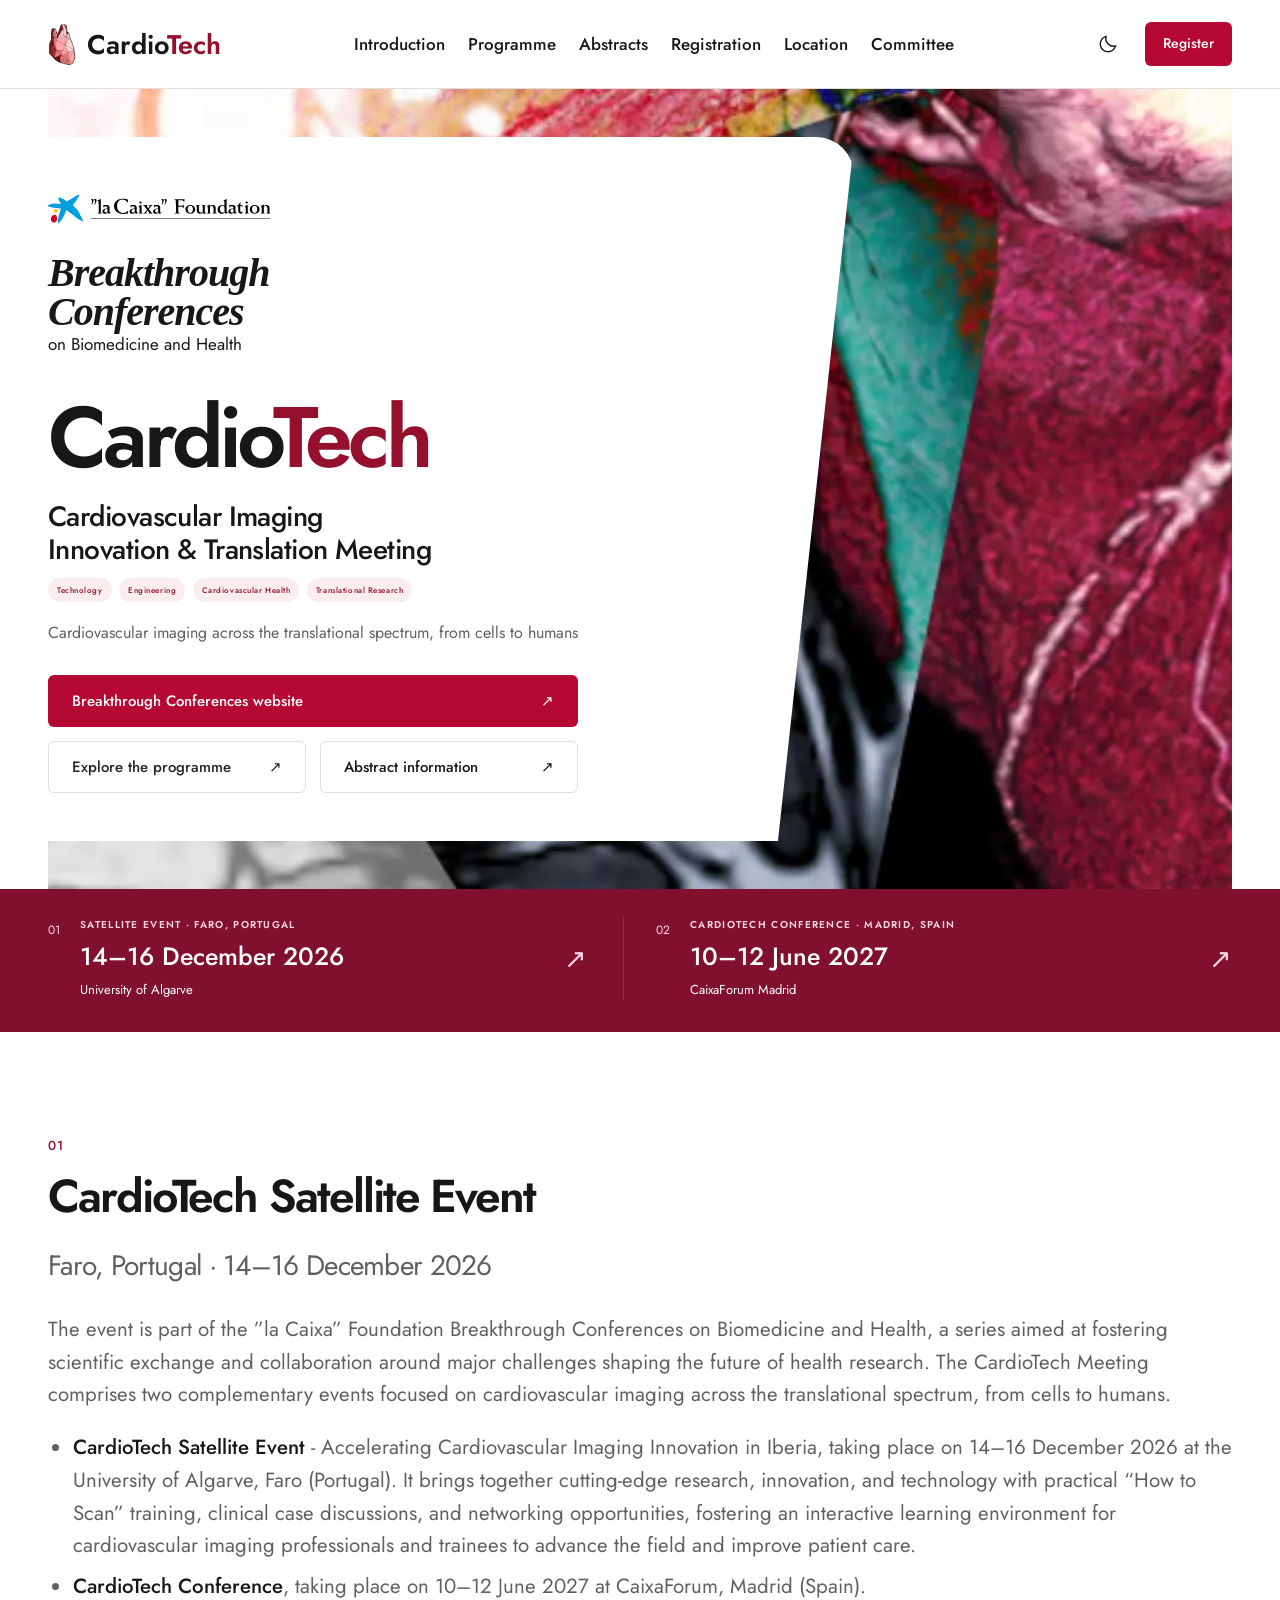
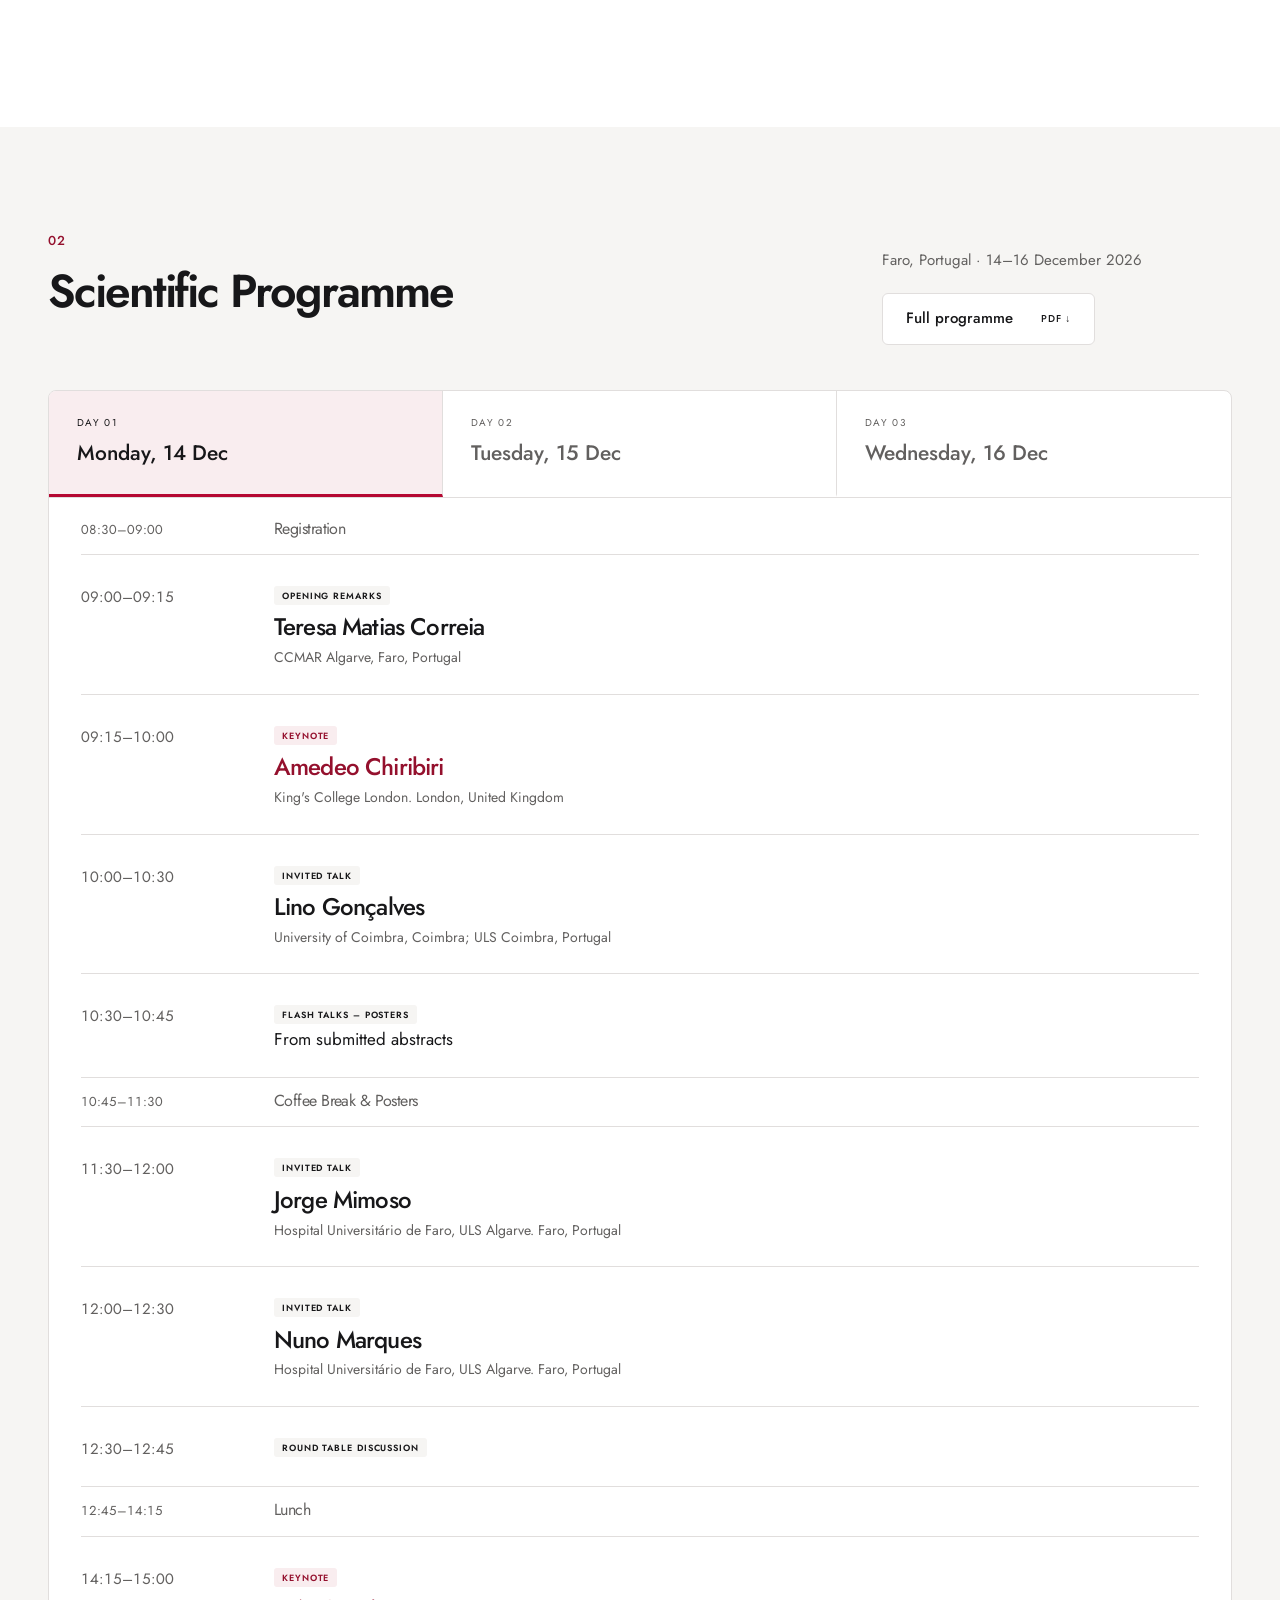
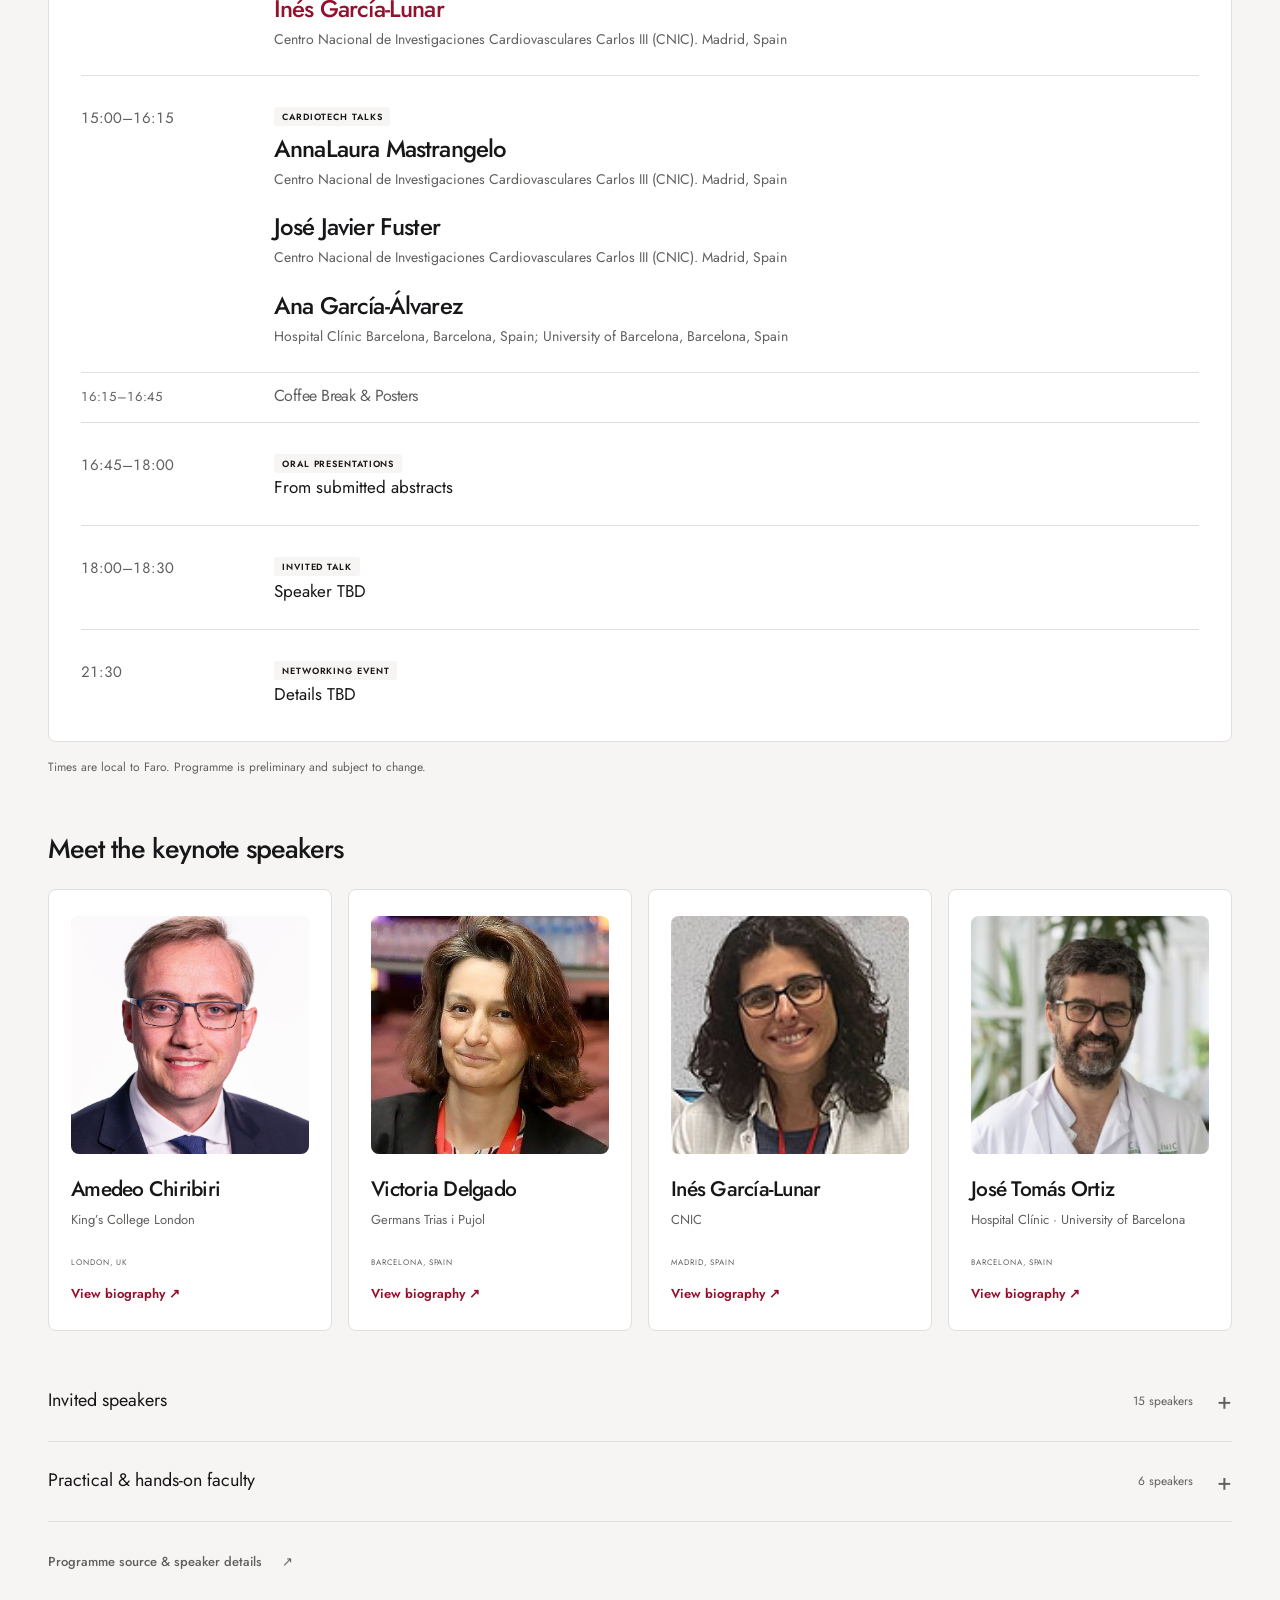
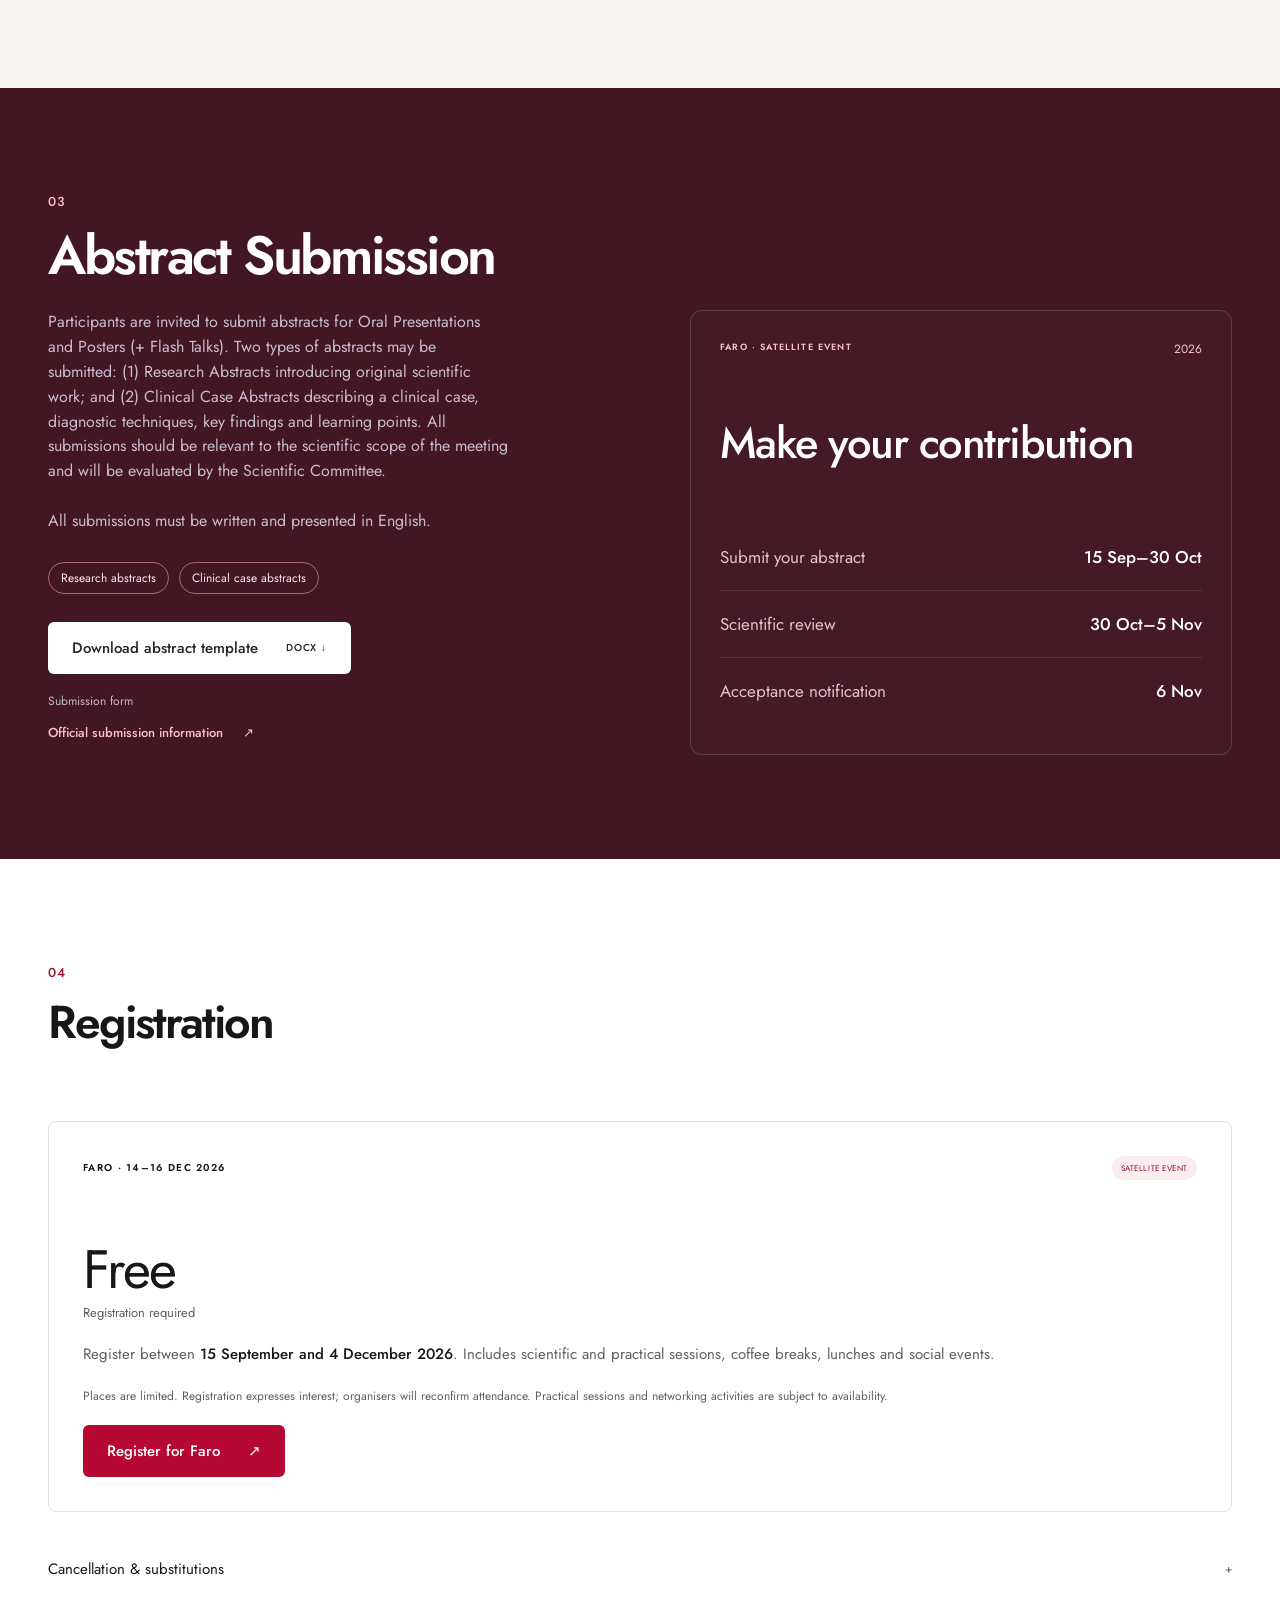
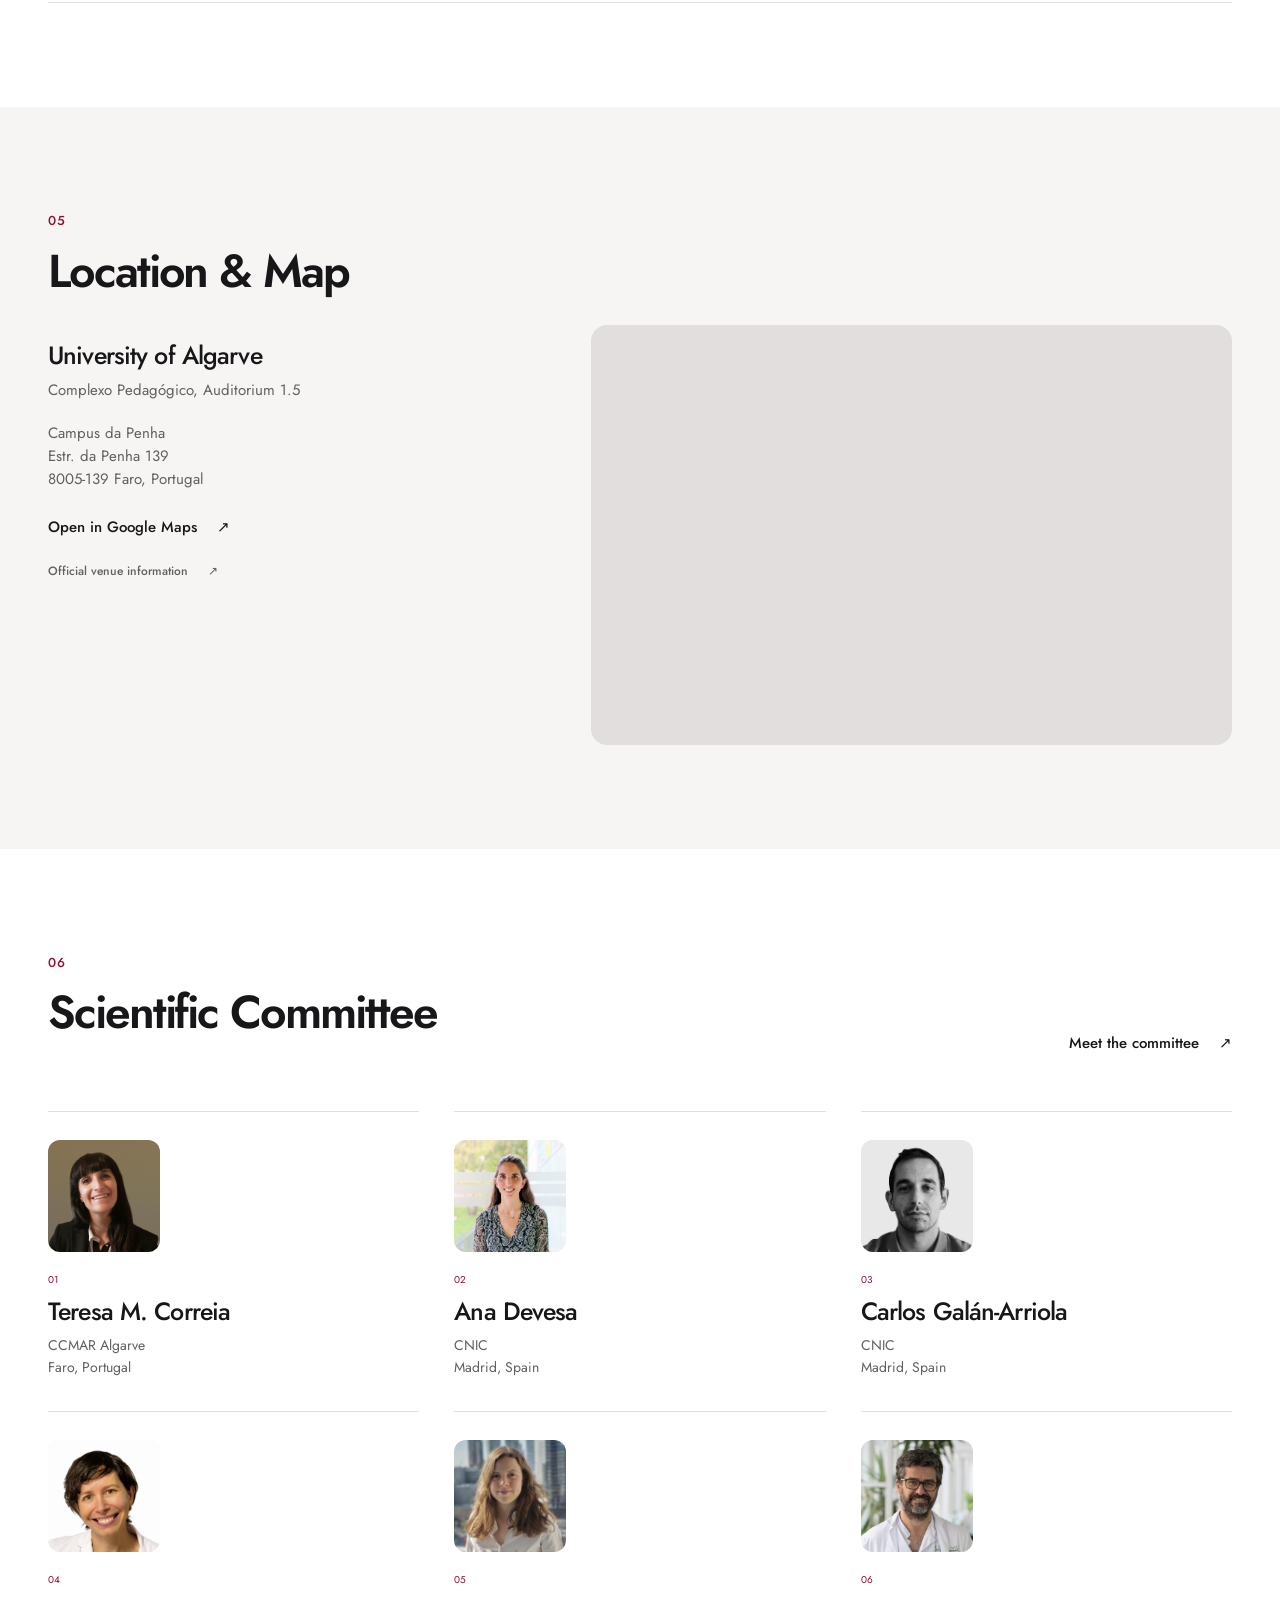
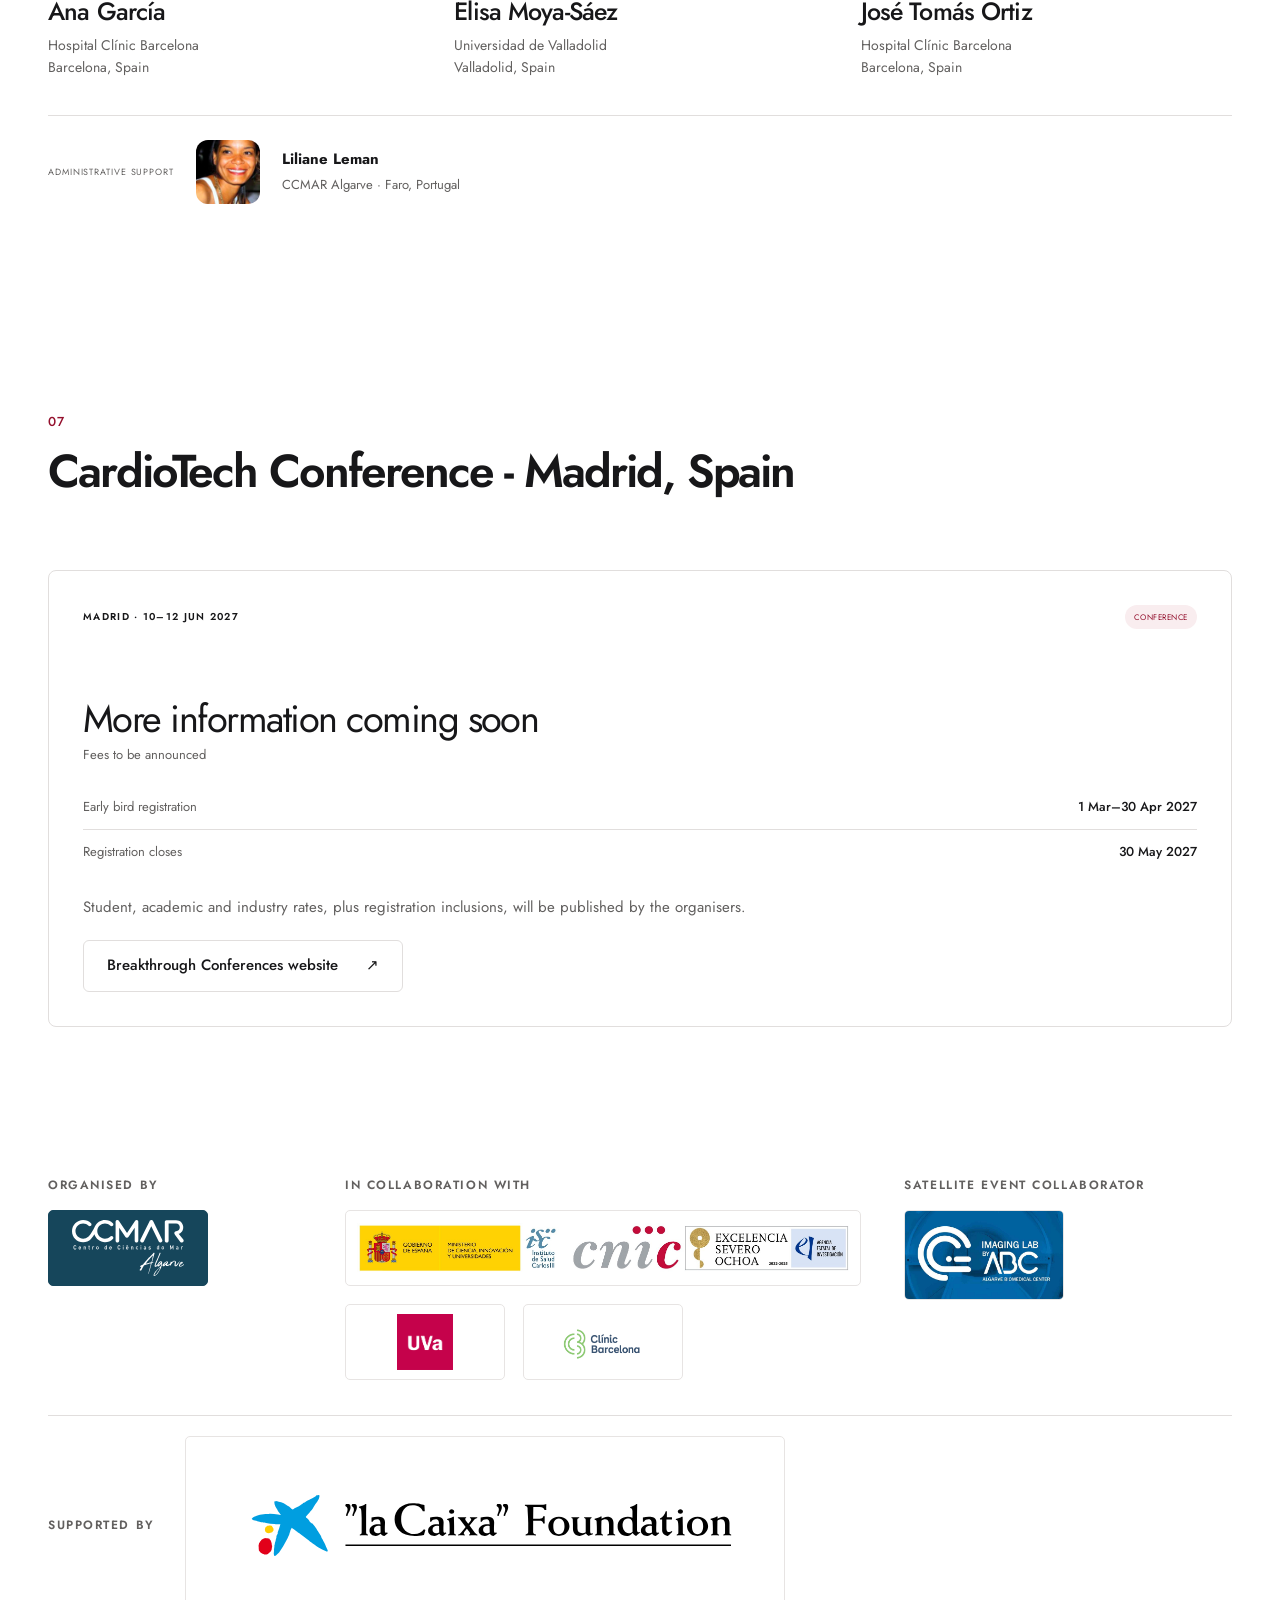
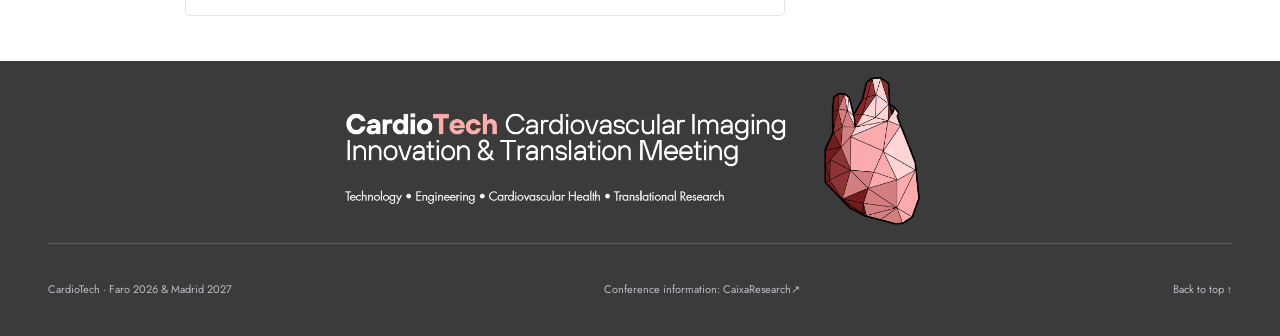
==== commit 32c5ff61: "add bio" ====
--- a/index.html
+++ b/index.html
@@ -102,7 +102,7 @@
                 <a
                   class="button button-wide"
                   href="https://caixaresearch.org/es/breakthrough-conferences-cardiotech-introduction"
-                  >la Caixa website <span aria-hidden="true">↗</span></a
+                  >Breakthrough Conferences website <span aria-hidden="true">↗</span></a
                 ><a class="button button-white" href="#programme"
                   >Explore the programme <span aria-hidden="true">↗</span></a
                 ><a class="button button-outline" href="#abstracts"
@@ -160,14 +160,14 @@
           <li>
             <strong>CardioTech Satellite Event</strong> - Accelerating
             Cardiovascular Imaging Innovation in Iberia, taking place on 14–16
-            December 2026 at the University of Algarve, Faro (Portugal).
+            December 2026 at the University of Algarve, Faro (Portugal). It brings together cutting-edge research, innovation, and technology with practical “How to Scan” training, clinical case discussions, and networking opportunities, fostering an interactive learning environment for cardiovascular imaging professionals and trainees to advance the field and improve patient care.
           </li>
           <li>
             <strong>CardioTech Conference</strong>, taking place on 10–12 June
             2027 at CaixaForum, Madrid (Spain).
           </li>
         </ul>
-        <p class="intro-lead">
+        <!-- <p class="intro-lead">
           The CardioTech Satellite Event brings advanced research, innovation,
           and technology into the relaxed setting of the sunny Algarve. It also
           offers practical “How to Scan” training, real clinical case
@@ -175,7 +175,7 @@
           learning environment for researchers, clinicians, radiographers,
           physicists, engineers, and trainees interested in advancing
           cardiovascular imaging and improving patient care.
-        </p>
+        </p> -->
         <!-- <img
           width="500"
         /> -->
@@ -744,22 +744,25 @@
                 </div>
               </li>
               <li>
-                <!-- <img
-                  alt="Andreu Clemente"
-                  class="person-portrait"
-                  decoding="async"
-                  height="320"
-                  loading="lazy"
-                  src="assets/people/andreu-climent.jpeg"
-                  width="320"
-                /> -->
-                <span aria-hidden="true" class="person-placeholder">AC</span>
-                <div class="person-info">
-                  <strong>Andreu Climent</strong><span>Corify Care</span>
-                </div>
-              </li>
-              <li>
-                <!-- <img
+                <img
+                  alt="Andreu Climent"
+                  class="person-portrait"
+                  decoding="async"
+                  height="320"
+                  loading="lazy"
+                  src="assets/people/andreu-climent.jpg"
+                  width="320"
+                />
+                <div class="person-info">
+                  <strong>Andreu Climent</strong
+                  ><span>Corify Care</span
+                  ><a class="person-bio-button" href="speaker-bios.html#andreu-climent"
+                    >View biography <span aria-hidden="true">↗</span></a
+                  >
+                </div>
+              </li>
+              <li>
+                <img
                   alt="Pedro Correia"
                   class="person-portrait"
                   decoding="async"
@@ -767,11 +770,13 @@
                   loading="lazy"
                   src="assets/people/pedro-correia.png"
                   width="320"
-                /> -->
-                <span aria-hidden="true" class="person-placeholder">PC</span>
+                />
                 <div class="person-info">
                   <strong>Pedro Correia</strong
-                  ><span>University of Aveiro</span>
+                  ><span>University of Aveiro</span
+                  ><a class="person-bio-button" href="speaker-bios.html#pedro-correia"
+                    >View biography <span aria-hidden="true">↗</span></a
+                  >
                 </div>
               </li>
               <li>
@@ -791,13 +796,25 @@
                 </div>
               </li>
               <li>
-                <span aria-hidden="true" class="person-placeholder">LF</span>
-                <div class="person-info">
-                  <strong>Lino Ferreira</strong><span>University of Coimbra</span>
-                </div>
-              </li>
-              <li>
-                <!-- <img
+                <img
+                  alt="Lino Ferreira"
+                  class="person-portrait"
+                  decoding="async"
+                  height="320"
+                  loading="lazy"
+                  src="assets/people/lino-ferreira.jpg"
+                  width="320"
+                />
+                <div class="person-info">
+                  <strong>Lino Ferreira</strong
+                  ><span>University of Coimbra</span
+                  ><a class="person-bio-button" href="speaker-bios.html#lino-ferreira"
+                    >View biography <span aria-hidden="true">↗</span></a
+                  >
+                </div>
+              </li>
+              <li>
+                <img
                   alt="José Javier Fuster"
                   class="person-portrait"
                   decoding="async"
@@ -805,10 +822,13 @@
                   loading="lazy"
                   src="assets/people/jose-javier-fuster.jpg"
                   width="320"
-                /> -->
-                <span aria-hidden="true" class="person-placeholder">JJF</span>
-                <div class="person-info">
-                  <strong>José Javier Fuster</strong><span>CNIC</span>
+                />
+                <div class="person-info">
+                  <strong>José Javier Fuster</strong
+                  ><span>CNIC</span
+                  ><a class="person-bio-button" href="speaker-bios.html#jose-javier-fuster"
+                    >View biography <span aria-hidden="true">↗</span></a
+                  >
                 </div>
               </li>
               <li>
@@ -837,7 +857,10 @@
                 />
                 <div class="person-info">
                   <strong>Ana García-Álvarez</strong
-                  ><span>Hospital Clínic · University of Barcelona</span>
+                  ><span>Hospital Clínic · University of Barcelona</span
+                  ><a class="person-bio-button" href="speaker-bios.html#ana-garcia-alvarez"
+                    >View biography <span aria-hidden="true">↗</span></a
+                  >
                 </div>
               </li>
               <li>
@@ -872,7 +895,11 @@
                   width="320"
                 />
                 <div class="person-info">
-                  <strong>Annalaura Mastrangelo</strong><span>CNIC</span>
+                  <strong>Annalaura Mastrangelo</strong
+                  ><span>CNIC</span
+                  ><a class="person-bio-button" href="speaker-bios.html#annalaura-mastrangelo"
+                    >View biography <span aria-hidden="true">↗</span></a
+                  >
                 </div>
               </li>
               <li>
@@ -897,7 +924,7 @@
                 </div>
               </li>
               <li>
-                <!-- <img
+                <img
                   alt="Andreia Pereira"
                   class="person-portrait"
                   decoding="async"
@@ -905,10 +932,13 @@
                   loading="lazy"
                   src="assets/people/andreia-pereira.jpg"
                   width="320"
-                /> -->
-                <span aria-hidden="true" class="person-placeholder">AP</span>
-                <div class="person-info">
-                  <strong>Andreia Pereira</strong><span>i3S, Porto</span>
+                />
+                <div class="person-info">
+                  <strong>Andreia Pereira</strong
+                  ><span>i3S, Porto</span
+                  ><a class="person-bio-button" href="speaker-bios.html#andreia-pereira"
+                    >View biography <span aria-hidden="true">↗</span></a
+                  >
                 </div>
               </li>
               <li>
@@ -935,9 +965,21 @@
             </summary>
             <ul class="people-list">
               <li>
-                <span aria-hidden="true" class="person-placeholder">CÁ</span>
-                <div class="person-info">
-                  <strong>Catarina Águas</strong><span>ULS Algarve</span>
+                <img
+                  alt="Catarina Águas"
+                  class="person-portrait"
+                  decoding="async"
+                  height="320"
+                  loading="lazy"
+                  src="assets/people/catarina-aguas.jpg"
+                  width="320"
+                />
+                <div class="person-info">
+                  <strong>Catarina Águas</strong
+                  ><span>ULS Algarve</span
+                  ><a class="person-bio-button" href="speaker-bios.html#catarina-aguas"
+                    >View biography <span aria-hidden="true">↗</span></a
+                  >
                 </div>
               </li>
               <li>
@@ -1292,7 +1334,7 @@
             <a
               class="button button-secondary"
               href="https://caixaresearch.org/es/breakthrough-conferences-cardiotech-registration"
-              >La Caixa website <span aria-hidden="true">↗</span></a
+              >Breakthrough Conferences website <span aria-hidden="true">↗</span></a
             >
           </article>
         </div>
--- a/poster-theme.css
+++ b/poster-theme.css
@@ -334,7 +334,21 @@
   object-fit: cover;
   object-position: center 25%;
 }
-.speaker-bio-profile h2 {
+.speaker-bio-group {
+  margin-top: 64px;
+}
+.speaker-bio-group:first-of-type {
+  margin-top: 0;
+}
+.speaker-bio-group > h2 {
+  margin-bottom: 8px;
+  font-size: clamp(28px, 3.6vw, 38px);
+}
+.speaker-bio-group .speaker-bio-index {
+  margin-block: 12px 28px;
+}
+.speaker-bio-profile h2,
+.speaker-bio-profile h3 {
   margin-bottom: 8px;
   font-size: clamp(30px, 4vw, 42px);
 }
@@ -342,6 +356,16 @@
   margin-bottom: 22px;
   color: var(--accent);
   font-weight: 500;
+}
+.speaker-bio-highlights-title {
+  margin-bottom: 8px;
+  font-weight: 600;
+}
+.speaker-bio-highlights {
+  margin: 0;
+  padding-left: 20px;
+  display: grid;
+  gap: 8px;
 }
 .speaker-bio-profile p:last-child {
   margin-bottom: 0;
@@ -648,6 +672,24 @@
 .person-info {
   min-width: 0;
 }
+.people-list .person-bio-button {
+  display: inline-block;
+  margin-top: 8px;
+  color: var(--accent);
+  font-size: 13px;
+  font-weight: 600;
+}
+.people-list .person-bio-button span {
+  display: inline;
+  margin: 0;
+  color: inherit;
+  font-size: inherit;
+}
+.people-list .person-bio-button:hover,
+.people-list .person-bio-button:focus-visible {
+  text-decoration: underline;
+  text-underline-offset: 3px;
+}
 .people-list .person-placeholder {
   display: grid;
   margin: 0;
